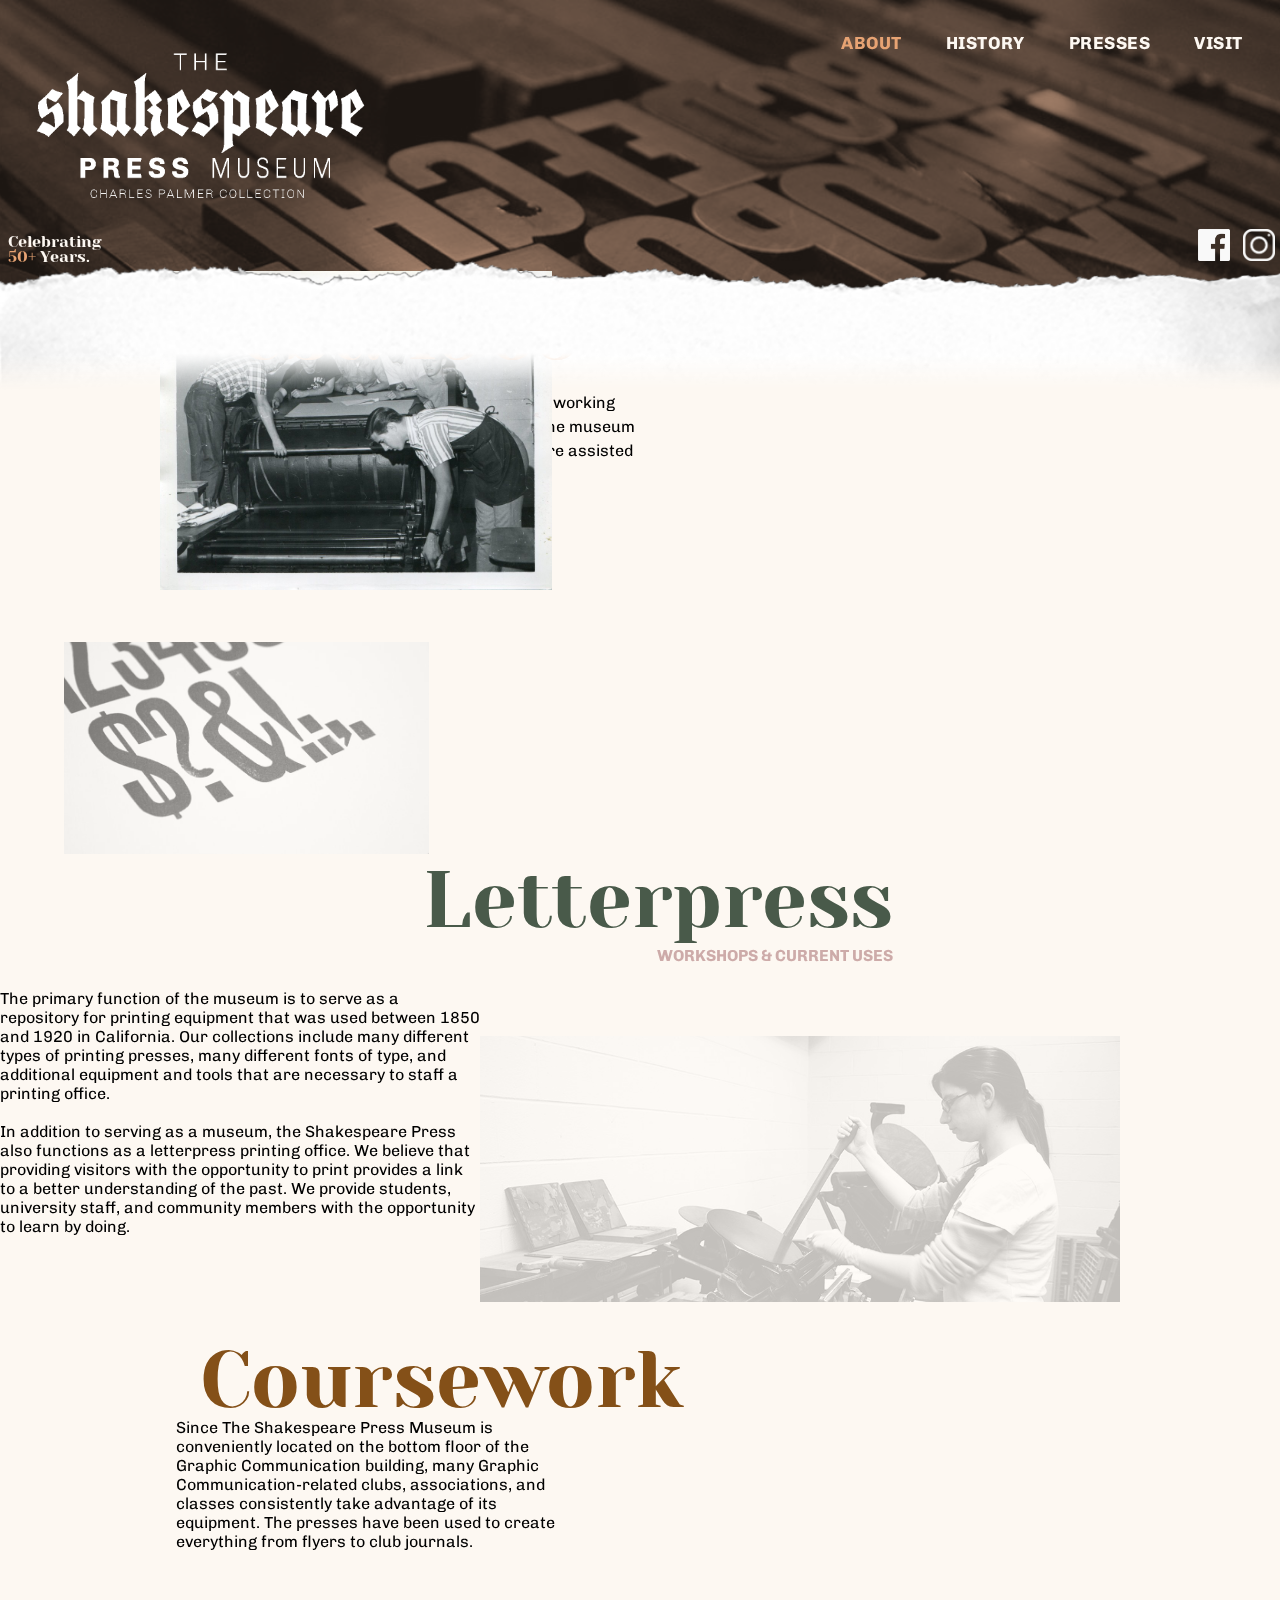
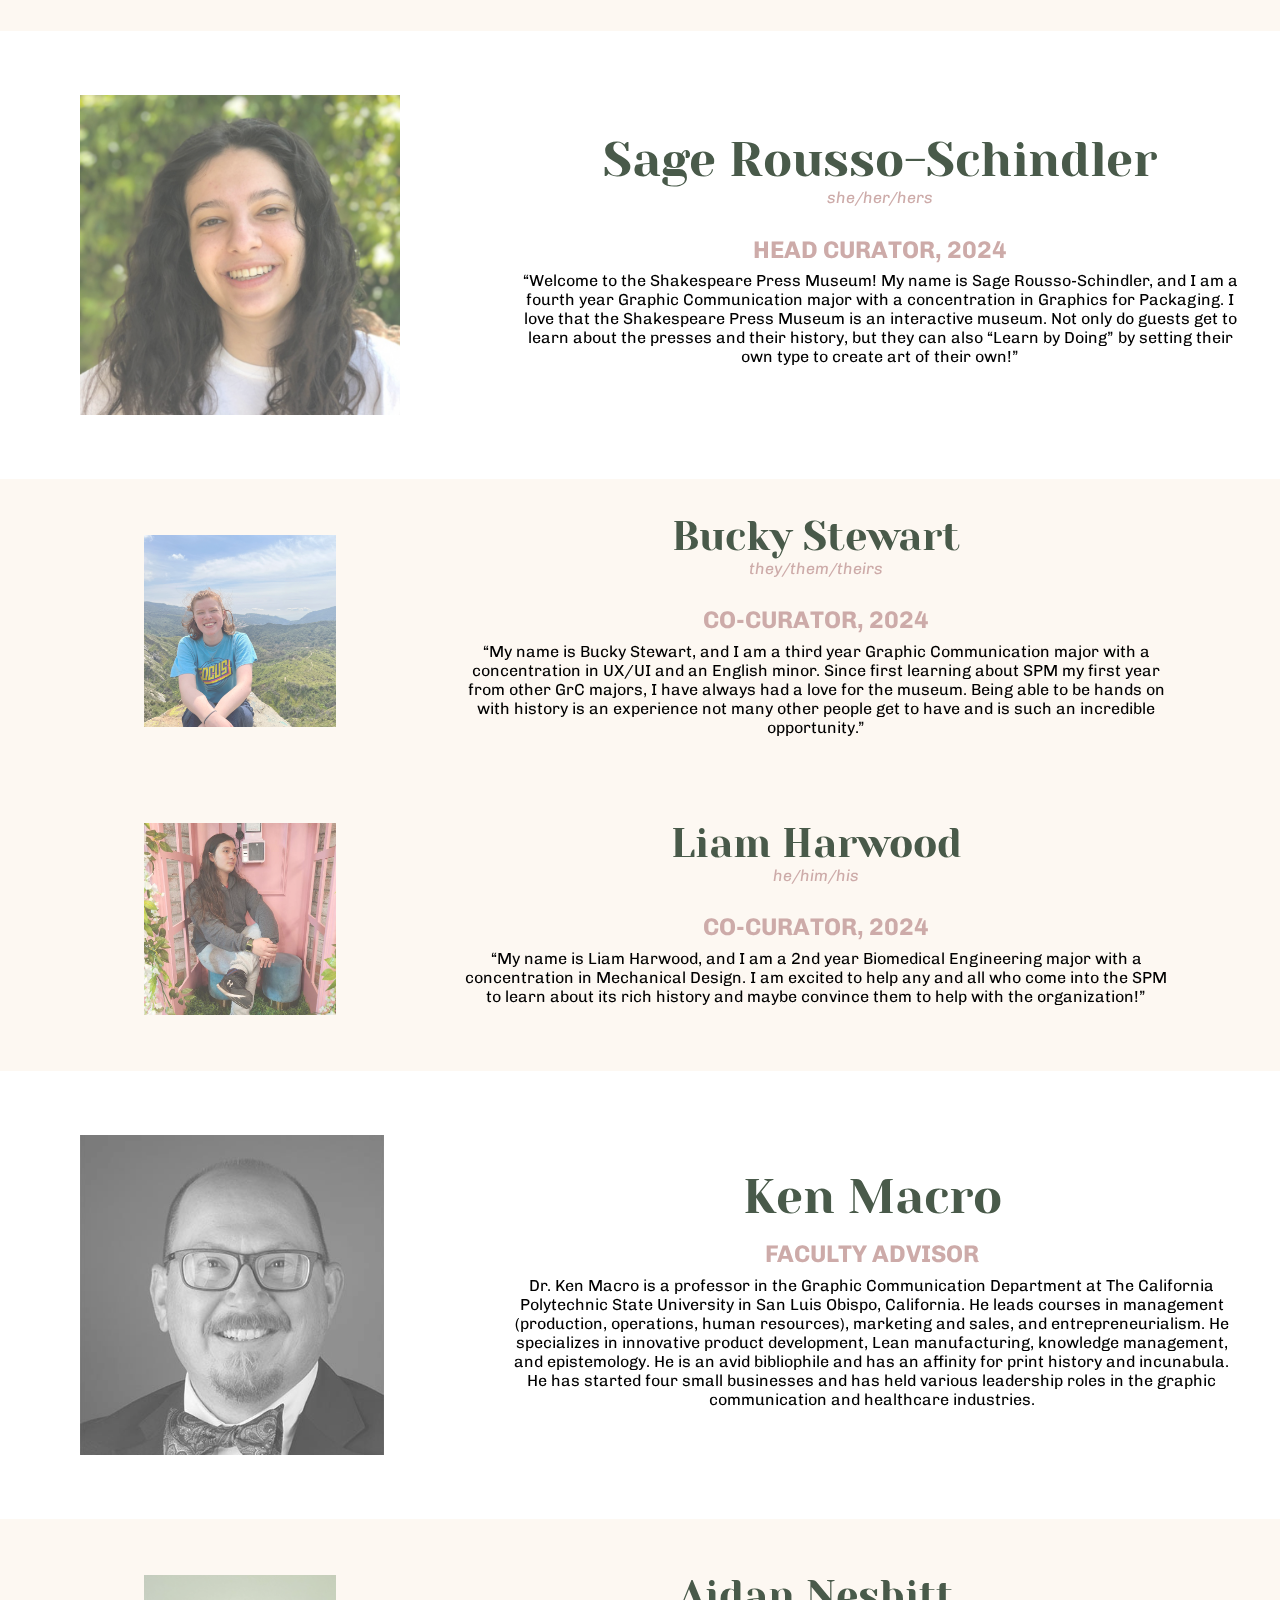
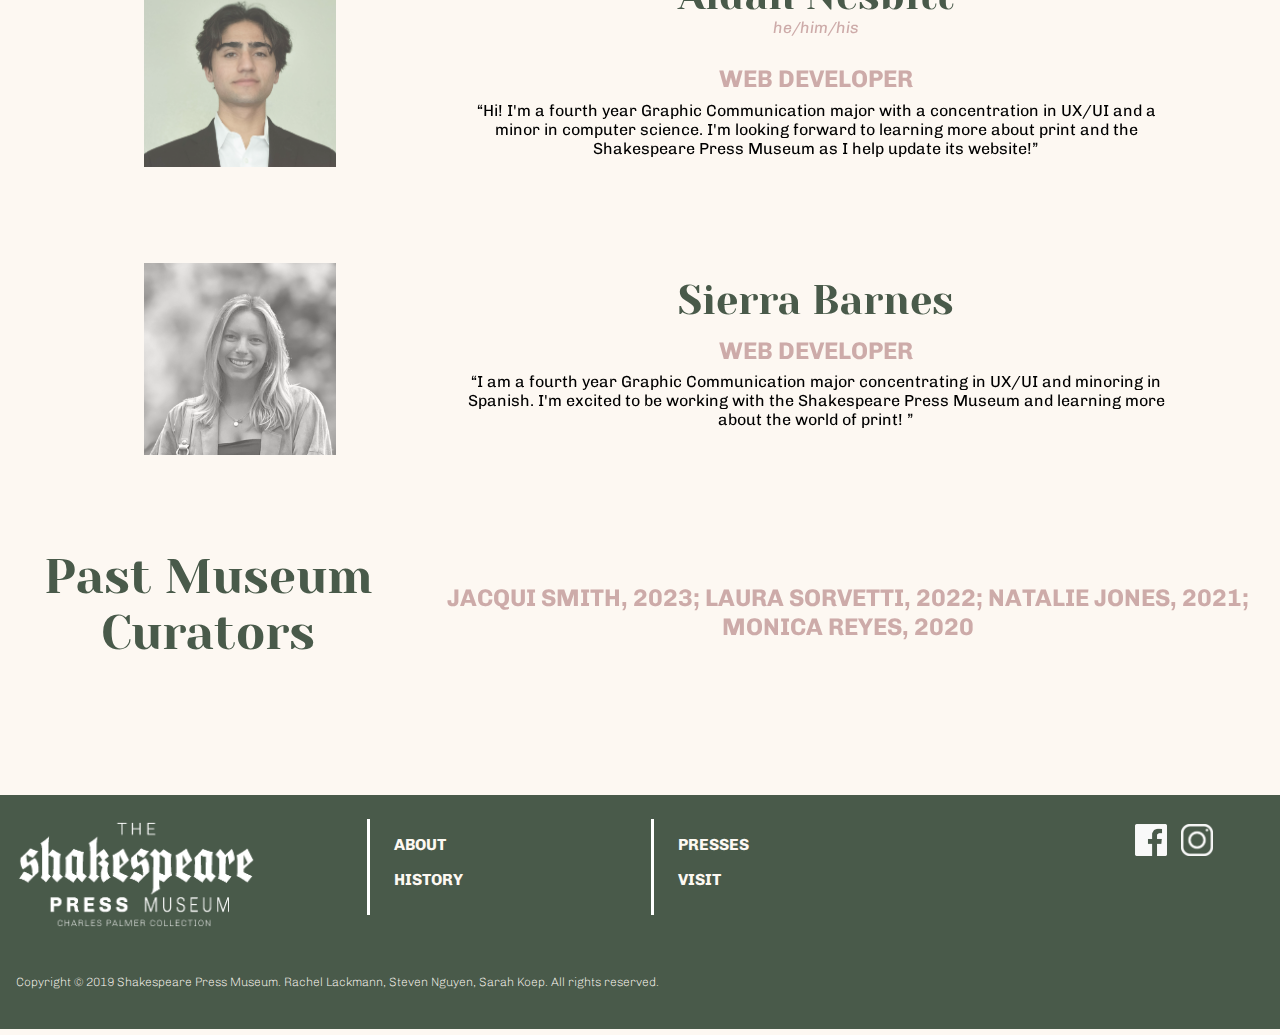
==== spm/about.html @ 0c5e1e23 "style fixes: STYLING NOW WORKING AT WIDTH UP TO ~500PX; adding more media queries" ====
<!DOCTYPE html>
<html>
  <!-- 
        SPM WEBSITE

        GRC 339 - SPRING 2019

        >RACHEL LACKMANN
        >STEVEN NGUYEN
        >SARAH KOEP

        UPDATED WINTER 2024 
        >SIERRA BARNES


                                    -->

  <head>
    <!--Links to CSS-->
    <link rel="stylesheet" href="about.css" />
    <meta name="viewport" content="width=device-width, initial-scale=1" />

    <!--Links to Google Fonts-->
    <link
      href="https://fonts.googleapis.com/css?family=Chivo:300,400,400i,700,900|Yeseva+One&display=swap"
      rel="stylesheet"
    />

    <!--TITLE OF WEBSITE *CHANGE THIS FOR EACH PAGE-->
    <title>Shakespeare Press Museum | About</title>
    <!-- REMEMBER TO HAVE ALT ELEMENTS FOR EVERY IMAGE -->
  </head>

  <body>
    <!--HEADER: COPY & PASTE TO EVERY PAGE-->

    <!-- LINKS TO HOME PAGE -->

    <!-- ADD class="currentpage" To your current page link -->
    <header>
      <a href="index.html"><img class="logo" src="images/logo.png" /></a>
      <nav>
        <ul>
          <li><a href="about.html" class="currentpage">About</a></li>
          <li><a href="history.html">History</a></li>
          <li><a href="presses.html">Presses</a></li>
          <li><a href="visit.html">Visit</a></li>
        </ul>
      </nav>
    </header>

    <!--END HEADER-->

    <!-- CAPTION OF THE PAGE HEADER -->
    <img class="cover" src="images/about.jpg" />
    <div class="celebrating-50-years">
      <p>Celebrating<br /><span class="orange">50+&nbsp;</span>Years.</p>

      <!-- FACEBOOK AND INSTAGRAM ICONS -->
      <div class="socialicons">
        <!--FACEBOOK-->

        <a href="https://www.facebook.com/ShakespearePressMuseum/"
          ><img src="images/facebook.png" alt="Facebook"
        /></a>

        <!--INSTAGRAM-->

        <a href="https://www.instagram.com/shakespearepress/"
          ><img src="images/instagram.png" alt="Instagram"
        /></a>
      </div>
    </div>

    <!-- PAGE RIP ILLUSION ELEMENT - LAYS ON TOP OF MAIN CONTENT -->
    <img class="pagerip" src="images/paperrip-stretched.png" />

    <!-- END OF PAGE RIP ELEMENT --->

    <!-- BEGINNING OF MAIN PAGE CONTENT TO BE CHANGED --->

    <div class="pagecontent">
      <!-- SAMPLE TITLE,SUBTITLE, & BODY TEXT -->

      <!-- HEADING -->
      <!--- EST 1969 SECTION --->
      <div class="est1969">
        <h1>est. 1969</h1>

        <!-- BODY TEXT -->
        <p>
          The Shakespeare Press Museum is a 19th century working letterpress
          museum at Cal Poly, San Luis Obispo. The museum is maintained by
          volunteer student curators who are assisted by a faculty adviser.
        </p>

        <!-- FLOATS IMAGE TO THE RIGHT REMEMBER TO SET ALT TEXT -->
        <img src="images/est1969.jpg" alt="Vintage Press" />
      </div>

      <!--- END OF EST 1969 section --->

      <!--- LETTERPRESS section --->
      <div class="letterpress">
        <img src="images/letterpress.jpg" alt="Letterpress Examples" />
        <div class="letterpressHeaderContainer">
          <h1>Letterpress</h1>
          <h2>WORKSHOPS &amp; CURRENT USES</h2>
        </div>

        <div>
          <p id="letterpressDescription">
            The primary function of the museum is to serve as a repository for
            printing equipment that was used between 1850 and 1920 in
            California. Our collections include many different types of printing
            presses, many different fonts of type, and additional equipment and
            tools that are necessary to staff a printing office. <br /><br />

            In addition to serving as a museum, the Shakespeare Press also
            functions as a letterpress printing office. We believe that
            providing visitors with the opportunity to print provides a link to
            a better understanding of the past. We provide students, university
            staff, and community members with the opportunity to learn by doing.
          </p>
        </div>

        <!--- END of LETTERPRESS Section --->
      </div>

      <!--- Coursework section --->
      <div class="coursework">
        <img class="left" src="images/coursework.jpg" alt="Coursework" />
        <h1>Coursework</h1>

        <p>
          Since The Shakespeare Press Museum is conveniently located on the
          bottom floor of the Graphic Communication building, many Graphic
          Communication-related clubs, associations, and classes consistently
          take advantage of its equipment. The presses have been used to create
          everything from flyers to club journals.
        </p>
      </div>
      <!--- END of Coursework Section --->

      <!--- Curators section --->
      <div class="staff">
        <!--- Curator 1 (Sage Rousso-Schindler) Section --->

        <div class="curator" id="sage-curator">
          <img
            class="sage"
            src="images/SageBioPicture.jpg"
            alt="Sage Rousso-Schindler"
          />

          <div>
            <div class="nameAndPronouns">
              <h1>Sage Rousso-Schindler</h1>
              <p class="pronouns">she/her/hers</p>
            </div>
            <h2>Head Curator, 2024</h2>

            <!-- BODY TEXT -->
            <br />

            <p class="curator-or-developer-description">
              &ldquo;Welcome to the Shakespeare Press Museum! My name is Sage
              Rousso-Schindler, and I am a fourth year Graphic Communication
              major with a concentration in Graphics for Packaging. I love that
              the Shakespeare Press Museum is an interactive museum. Not only do
              guests get to learn about the presses and their history, but they
              can also &ldquo;Learn by Doing&rdquo; by setting their own type to
              create art of their own!&rdquo;
            </p>
          </div>

          <br /><br />
        </div>

        <!--- END of Curator 1 (Sage Rousso-Schindler) Section --->

        <section class="coCuratorBar">
          <ul class="coCuratorGrid">
            <li class="cur1">
              <!--- Curator 2 (Bucky) Section --->
              <div class="curator" id="bucky">
                <img src="images/BuckyBioPicture.jpg" alt="Bucky Stewart" />

                <div>
                  <div class="nameAndPronouns">
                    <h1>Bucky Stewart</h1>
                    <p class="pronouns">they/them/theirs</p>
                  </div>
                  <h2>Co-Curator, 2024</h2>

                  <!-- BODY TEXT -->
                  <br />

                  <p class="curator-or-developer-description">
                    &ldquo;My name is Bucky Stewart, and I am a third year
                    Graphic Communication major with a concentration in UX/UI
                    and an English minor. Since first learning about SPM my
                    first year from other GrC majors, I have always had a love
                    for the museum. Being able to be hands on with history is an
                    experience not many other people get to have and is such an
                    incredible opportunity.&rdquo;
                  </p>
                </div>

                <br /><br />
              </div>

              <!--- END of Curator 2 (Bucky) Section --->
            </li>
            <li class="cur2">
              <!--- Curator 3 (Liam) Section --->

              <div class="curator" id="liam">
                <img src="images/LiamBioPicture.jpg" alt="Liam Harwood" />

                <div>
                  <div class="nameAndPronouns">
                    <h1>Liam Harwood</h1>
                    <p class="pronouns">he/him/his</p>
                  </div>
                  <h2>Co-Curator, 2024</h2>

                  <!-- BODY TEXT -->
                  <br />

                  <p class="curator-or-developer-description">
                    &ldquo;My name is Liam Harwood, and I am a 2nd year
                    Biomedical Engineering major with a concentration in
                    Mechanical Design. I am excited to help any and all who come
                    into the SPM to learn about its rich history and maybe
                    convince them to help with the organization!&rdquo;
                  </p>
                </div>

                <br /><br />
              </div>

              <!--- END of Curator 3 (Liam) Section --->
            </li>
          </ul>
        </section>

        <!--- Curator 4 (Ken) Section --->
        <div class="curator" style="background-color: #fff">
          <img class="ken" src="images/kenmacro.jpg" alt="Ken Macro" />

          <div>
            <h1>Ken Macro</h1>
            <h2>Faculty Advisor</h2>

            <!-- BODY TEXT -->
            <br />

            <p class="curator-or-developer-description">
              Dr. Ken Macro is a professor in the Graphic Communication
              Department at The California Polytechnic State University in San
              Luis Obispo, California. He leads courses in management
              (production, operations, human resources), marketing and sales,
              and entrepreneurialism. He specializes in innovative product
              development, Lean manufacturing, knowledge management, and
              epistemology. He is an avid bibliophile and has an affinity for
              print history and incunabula. He has started four small businesses
              and has held various leadership roles in the graphic communication
              and healthcare industries.
            </p>
          </div>
          <br /><br />
        </div>

        <!-- Side by Side for Web Developers-->
        <section class="developerBar">
          <ul class="webDeveloperGrid">
            <li class="dev1">
              <!--- Web Developer 1 (Aidan) Section --->
              <div class="curator" id="aidan">
                <img src="images/AidanBioPicture.jpg" alt="Aidan Nesbitt" />

                <div>
                  <div class="nameAndPronouns">
                    <h1>Aidan Nesbitt</h1>
                    <p class="pronouns">he/him/his</p>
                  </div>
                  <h2>Web Developer</h2>

                  <!-- BODY TEXT -->

                  <br />

                  <p class="curator-or-developer-description">
                    &ldquo;Hi! I'm a fourth year Graphic Communication major
                    with a concentration in UX/UI and a minor in computer
                    science. I'm looking forward to learning more about print
                    and the Shakespeare Press Museum as I help update its
                    website!&rdquo;
                  </p>
                </div>
                <br /><br />
              </div>
              <!--- END of Web Developer 1 (Aidan) Section --->
            </li>
            <li class="dev2">
              <!--- Web Developer 2 (Sierra) Section --->
              <div class="curator" id="sierra">
                <img src="images/sierrabarnes.jpg" alt="Sierra Barnes" />

                <div>
                  <h1>Sierra Barnes</h1>
                  <h2>Web Developer</h2>

                  <!-- BODY TEXT -->

                  <br />

                  <p class="curator-or-developer-description">
                    &ldquo;I am a fourth year Graphic Communication major
                    concentrating in UX/UI and minoring in Spanish. I'm excited
                    to be working with the Shakespeare Press Museum and learning
                    more about the world of print! &rdquo;
                  </p>
                </div>
                <br /><br />
              </div>
              <!--- END of Web Developer 2 (Sierra) Section --->
            </li>
          </ul>
        </section>
        <br />
        <br />
        <!--- Past Curators Section --->
        <div class="curator pastCurator">
          <h1>Past Museum Curators</h1>
          <h2 class="pastCuratorList">
            Jacqui Smith, 2023; Laura Sorvetti, 2022; Natalie Jones, 2021;
            Monica Reyes, 2020
          </h2>
        </div>

        <!--- END of Curator 4 (Ken) Section --->
      </div>
    </div>

    <!--FOOTER-->
    <footer>
      <!-- LOGO LINKS TO HOME -->
      <a href="index.html"><img class="footerlogo" src="images/logo.png" /></a>
      <!-- END OF FOOTER LOGO -->

      <!-- FOOTER NAV LINKS -->
      <div>
        <ul>
          <li><a href="about.html">About</a></li>
          <li><a href="history.html">History</a></li>
        </ul>
      </div>
      <div class="right-nav">
        <ul>
          <li><a href="presses.html">Presses</a></li>
          <li><a href="visit.html">Visit</a></li>
        </ul>
      </div>
      <!-- END OF FOOTER NAV LINKS -->

      <!-- FOOTER SOCIAl MEDIA ICON LINKS  -->
      <div class="socialicons">
        <!-- FACEBOOK -->
        <a href="https://www.facebook.com/ShakespearePressMuseum/"
          ><img src="images/facebook.png" alt="Facebook"
        /></a>

        <!-- INSTAGRAM -->
        <a href="https://www.instagram.com/shakespearepress/"
          ><img src="images/instagram.png" alt="Instagram"
        /></a>
      </div>
      <!-- END OF FOOTER SOCIAL MEDIA -->

      <!-- COPYRIGHT TEXT - INClUDES OUR NAMES -->
      <p>
        Copyright &copy; 2019 Shakespeare Press Museum. Rachel Lackmann, Steven
        Nguyen, Sarah Koep. All rights reserved.
      </p>
    </footer>
    <!-- END OF COPYRIGHT TEXT -->
  </body>
</html>
---- spm/about.css ----
/* CSS BASE CODE < CHANGE THIS TO TITLE OF PAGE */

/* ------------------------------------ */

/* STYLES LOGO */
.logo {
  width: 25em;
  padding: 2em;
  float: left;
  transition: 0.5s ease-in-out;
}

/* FADES LOGO ON HOVER */
.logo:hover {
  opacity: 0.8;
  transition: 0.5s ease-in-out;
}

/* BODY - APPLYS ALL */
body {
  font-family: "Chivo", sans-serif;
  font-weight: 400;
  margin: 0;
  padding: 0;
  overflow-x: hidden; /* Prevent horizontal overflow */
}

html {
  overflow-x: hidden; /* Prevent horizontal overflow */
}

* {
  box-sizing: border-box; /* Ensure padding and borders are included in the total width and height */
}

/* HEADER CAPTION */
.celebrating-50-years p {
  margin: 4.8em 0 0.5em 0;
  font-family: "Yeseva One", serif;
  color: #fdf8f2;
  font-weight: 100;
  padding: 0 0.5em;
  line-height: 95%;
}

/* FIRST HEADING LEVEL */
h1 {
  font-family: "Yeseva One", serif;
  font-size: 3em;
  color: #495a4a;
  font-weight: 100;
  padding: 0.5em 1em 0 1em;
  position: relative;
  z-index: 1;
}

/* SUBHEADING LEVEL */
h2 {
  color: #495a4a;
  text-transform: uppercase;
  font-size: 1.5em;
  padding: 0.5em 1em 0 1em;
}

/* BODY TEXT PARAGRAPH */
p {
  padding: 0.5em 0em;
  font-size: 1em;
  width: 30em;
}

/* COVER IMAGE */
.cover {
  position: fixed;
  top: 0;
  right: 0;
  bottom: 0;
  left: 0;
  overflow: hidden;
  width: 100%;
  height: 100vh;
  z-index: -2;
  filter: grayscale(100%) contrast(70%) brightness(50%) sepia(100%)
    hue-rotate(340deg) saturate(120%);
  object-fit: cover; /* Ensures the image covers the entire element */
}

/* MAKES FONT WEIGHT LIGHTER - SPAN ELEMENT */
.light {
  font-weight: 100;
}

/* MAKES FONT ORANGE - SPAN ELEMENT */
.orange {
  color: #e7a373;
}

/* STYLES NAV ELEMENTS */
header {
  margin: 0;
  width: 100%;
  height: 5.1em;
  position: relative;
  top: 0;
  left: 0;
  z-index: 1;
}

/* NAV LINKS */
a {
  text-decoration: none;
}

nav a {
  color: #fdf8f2;
  padding: 2em 1.2em 0.7em 1.3em;
  font-weight: 700;
  font-size: 1.1em;
  letter-spacing: 0.03em;
  transition: 0.5s ease-in-out;
}

nav a:hover {
  background: #cdaba9;
  color: #fdf8f2;
  transition: 0.5s ease-in-out;
}

/* NAV LINKS - FLEX BOX */
nav ul {
  display: flex;
  justify-content: flex-end;
  text-transform: uppercase;
  padding: 1em;
}

a.currentpage {
  color: #e7a373;
}

nav ul li {
  list-style-type: none;
  flex-direction: row;
}

/* PAGE RIP ELEMENT - SIZE AND ALIGNMENT */
img.pagerip {
  width: 100%; /* Ensure it doesn't exceed 100% width */
  z-index: 100;
  position: absolute;
  margin-top: -1%;
  margin-left: 0;
}

/* SOCIAL ICONS */
.socialicons {
  z-index: 100;
  position: relative;
  float: right;
  margin-top: -3em;
}

.socialicons img {
  width: 2em;
  margin: 0.3em;
  transition: 0.5s;
}

.socialicons img:hover {
  filter: brightness(65%) sepia(100%) hue-rotate(-20deg) saturate(140%);
  transition: 0.5s;
}

/* MAIN PAGE CONTENT DIV */
.pagecontent {
  padding-top: 1.5em;
  position: relative;
  width: 100vw;
  margin-top: 4em;
  background-color: #fdf8f2;
  z-index: 0;
  margin-left: 0;
  padding-bottom: 20em;
}

/*IMAGE FLOAT LEFT*/
img.left {
  float: left;
  width: 100%; /* Ensure it scales */
  margin: 0 0 0 2em;
  opacity: 0.7;
}

/*IMAGE FLOAT RIGHT*/
img.right {
  float: right;
  width: 100%; /* Ensure it scales */
  margin: -20em 10em 0 0;
  opacity: 0.7;
}

/* FOOTER */
footer {
  position: absolute;
  margin: 0;
  margin-top: -15em;
  left: 0;
  right: 0;
  width: 100%;
  background-color: #495a4a;
  padding: 1.5em 0.35em 1em 1em;
}

/* FOOTER LOGO */
.footerlogo {
  margin-right: 3em;
  width: 15em;
  float: left;
}

footer a {
  text-decoration: none;
  color: #fdf8f2;
}

footer a:hover {
  background: none;
  color: #e7a373;
  transition: 1s;
}

footer ul li {
  margin-left: -1em;
  padding-bottom: 1em;
  list-style-type: none;
  text-transform: uppercase;
  font-weight: 700;
  color: #fdf8f2;
}

/* APPLIES LEFT BORDER */
footer div {
  margin-left: 5%;
  width: 20%;
  border-left: 3px solid white;
  float: left;
  height: 6em;
}

/* FOOTER SOCIAL ICONS */
footer .socialicons {
  margin: 0 3em 0 0;
  width: 6em;
  height: 3em;
  border: none;
}

footer p {
  display: block;
  font-size: 0.75em;
  font-weight: 100;
  color: #fdf8f2;
  padding: 12em 0 1em 0;
  text-align: left;
  width: 80em;
}

/* --------- Custom About Page Code (not part of base code) --------- */

/* ---- EST 1969 section ----- */
.est1969 {
  margin: -10em 0 -2em 10em;
}

.est1969 h1 {
  font-size: 5em;
  color: #e7a373;
}

.est1969 p {
  margin-top: -3em;
  line-height: 150%;
}

.est1969 img {
  margin: -15em 6em 0 0;
  width: 35%;
}

/* Footer Nav Links */
.right-nav {
  margin-left: 2em;
}

/* ---- LETTERPRESS Section ----- */
.letterpress {
  margin-top: 5em;
  display: flex;
  flex-direction: column;
  justify-content: right;
  width: 95%;
}

.letterpress h1 {
  margin: 0 1em 0 0;
  padding: 0;
  font-size: 5em;
  text-align: right;
}

.letterpress img {
  opacity: 0.5;
  width: 30%;
  height: 30%;
  z-index: -1;
  margin-left: 4em;
}

.letterpress h2 {
  font-size: 1em;
  color: #cdaba9;
  text-align: right;
  margin: 0 5em 0 0;
  padding: 0;
}

.letterpressHeaderContainer {
  display: flex;
  flex-direction: column;
  width: 80%;
  justify-content: right;
}

/* ---- Coursework Section ----- */
.coursework {
  margin: -10em 0 0 0;
}

.coursework h1 {
  margin: 0 0 0 1.5em;
  font-size: 5em;
  color: #845018;
}

.coursework p {
  margin: -1em 0 0 11em;
  width: 30%;
}

.coursework img {
  margin: -4em 1em 2em 30em;
  opacity: 0.4;
  width: 50%;
  z-index: -1;
}

/* ---- Curators Section ----- */
.staff {
  display: flex;
  flex-direction: column;
  margin: 0 auto;
  margin-top: 4em;
  align-items: center; /* Center align items */
}

.curator {
  display: flex;
  width: 100vw;
  align-items: center;
  justify-content: center;
  margin: 0.5em auto; /* Center the curator section */
  padding: 2em 0;
}

.curator img {
  width: 20em;
  height: 20em;
  object-fit: cover;
  object-position: center;
  margin: 2em 5em;
  align-self: center;
  opacity: 0.7;
}

#sage-curator {
  background: #fff;
}

.curator h1,
.curator h2,
.curator p {
  padding: 0;
  margin: 0;
  text-align: center; /* Center text inside the curator div */
}

.curator h1 {
  margin-bottom: 0.3em;
}

.curator h2 {
  color: #cdaba9;
}

.pastCuratorList {
  width: 90%;
}

.curator p {
  width: 90%;
  position: relative;
  margin: auto;
  top: -0.7em;
}

/* PRONOUNS STYLING */
.pronouns {
  font-size: 1em;
  font-style: italic;
  color: #cdaba9;
  margin-bottom: 1em;
}

.nameAndPronouns h1 {
  margin: 0;
  padding: 0;
  margin-bottom: 0.25em;
}

.nameAndPronouns {
  margin-bottom: 1em;
}

/* About Page, Side By Side Bio Stylings */

/* Co-Curator Bar Styles */
.developerBar,
.coCuratorBar {
  width: 100%;
  display: flex;
  justify-content: center;
}

.webDeveloperGrid,
.coCuratorGrid {
  display: flex;
  flex-wrap: wrap; /* Allow wrapping for smaller screens */
  justify-content: center;
  padding: 0;
  margin: 0;
  list-style: none;
}

.webDeveloperGrid li,
.coCuratorGrid li {
  width: 100%; /* Ensure full width for each list item */
  display: flex;
  justify-content: center;
  align-items: center;
  margin: 1em 0;
}

#aidan img,
#sierra img,
#bucky img,
#liam img {
  width: 15em;
  height: 15em;
}

#aidan,
#sierra,
#bucky,
#liam {
  margin: 0;
  padding: 0;
}

.dev2,
.cur2 {
  margin-left: 2em;
}

#aidan h1,
#sierra h1,
#bucky h1,
#liam h1 {
  font-size: 2.5em;
}

.pastCurator {
  padding-top: 0;
}

@media only screen and (max-width: 1500px) {
  #aidan img,
  #sierra img,
  #liam img,
  #bucky img {
    width: 12em;
    height: 12em;
  }

  dd {
    font-size: 4em;
  }

  .webDeveloperGrid,
  .coCuratorGrid {
    display: flex;
    flex-direction: column;
    justify-content: center;
    align-items: center;
    margin: auto;
    width: 90%;
  }

  .dev2,
  .cur2 {
    margin-left: 0;
    margin-top: 0.25em;
  }
}

/**MEDIA QUERIES**/
@media only screen and (max-width: 900px) {
  /* ----- General Responsive Styles ----- */
  header {
    height: 10em;
    display: flex;
    flex-direction: column-reverse;
  }

  .logo {
    float: none;
    display: block;
    margin: auto;
    margin-bottom: -4em;
    padding: 2em 0 0 0;
  }

  nav ul {
    padding: 0;
    margin: 0;
  }

  nav ul li {
    text-align: center;
    margin: 0 auto;
    align-content: center;
  }

  nav a {
    transition: 0.5s ease-in-out;
  }

  nav a:hover {
    background: none;
    color: #e7a373;
  }

  dd {
    margin: 2em 0 0 0;
  }

  .cover {
    position: absolute; /* Change to absolute to prevent fixed positioning issues */
    height: 100vh; /* Use viewport height */
  }

  img.pagerip {
    margin-top: 3em;
    width: 100%; /* Ensure it doesn't exceed 100% width */
  }

  img.right,
  img.left {
    display: block;
    float: none;
    clear: both;
    margin: auto;
    max-width: 100%; /* Ensure it doesn't exceed 100% width */
  }

  p {
    clear: both;
    width: 80%;
    margin: auto;
  }

  .footerlogo {
    width: 40%;
    margin: auto;
  }

  footer div {
    width: 20%;
    margin: 0 0 0 1em;
    height: auto;
  }

  footer .socialicons {
    clear: both;
    float: none;
    width: 5.5em;
    margin: auto;
    padding-top: 1em;
  }

  footer p {
    width: 90%;
    padding-top: 1em;
  }

  .socialicons {
    margin-top: 0;
  }

  .est1969 {
    margin: auto;
  }

  .est1969 h1 {
    font-size: 5em;
    color: #e7a373;
    margin-top: -2em;
  }

  .est1969 p {
    margin-top: -3em;
    line-height: 150%;
  }

  .est1969 img {
    width: 100%;
    display: block;
    float: none;
    clear: both;
    margin: auto;
  }

  .coursework {
    margin: 0;
    padding: 0;
  }

  .coursework h1 {
    font-size: 4em;
    margin: 0;
    padding: 0;
    display: flex;
    justify-content: center;
  }

  .coursework p {
    display: block;
    clear: both;
    float: none;
    margin: auto;
    width: 90vw;
  }

  .affiliates {
    margin: -3.5em 0 0 0;
    float: none;
    clear: both;
  }

  .curator {
    flex-direction: column;
    align-items: center; /* Ensure items are centered */
  }

  .curator img {
    margin: 1em 0;
  }

  .curator h1,
  .curator h2,
  .curator p {
    text-align: center;
  }

  footer {
    width: 99vw;
  }

  /* ----- Letterpress Section Responsive Styles ----- */
  .letterpress {
    margin-top: -5em;
  }

  .letterpress img {
    width: 100%;
    padding: 1em;
    margin: auto;
  }

  .letterpressHeaderContainer {
    padding: 0em;
  }

  .letterpressHeaderContainer h1,
  .letterpressHeaderContainer h2 {
    margin: 0;
  }

  #letterpressDescription {
    display: block;
    clear: both;
    float: none;
    margin: auto;
    width: 90%;
  }

  .letterpress h1 {
    display: flex;
    margin: auto;
    justify-content: center;
  }

  .letterpress h2 {
    display: flex;
    justify-content: center;
  }
}

@media only screen and (max-width: 500px) {
  img.left {
    max-width: 100%; /* Ensure it scales properly */
    height: auto; /* Adjust height automatically */
  }

  nav a {
    padding: 0;
  }

  .logo {
    width: 15em;
    margin-bottom: -1em;
  }

  .celebrating-50-years p {
    font-size: 2.8em;
    margin-top: 1em;
    padding: 0em 0.5em;
  }

  .celebrating-50-years {
    display: flex;
    flex-direction: column;
  }

  .socialicons {
    margin-left: 1em;
  }

  .letterpress h1,
  .coursework h1 {
    font-size: 3em;
  }

  .est1969 h1 {
    margin-top: -0.5em;
  }

  .est1969 img {
    width: 90%;
  }

  .curator-or-developer-description {
    width: 100%;
  }

  .coursework {
    display: flex;
    flex-direction: column;
    margin-top: 4em;
  }

  .coursework img {
    width: 90%;
  }

  .coursework h1 {
    margin: 0;
    padding: 0;
  }

  .letterpress {
    display: flex;
    margin: 3em 0em 2em 0.5em;
  }

  .letterpress img,
  .coursework img {
    margin-bottom: 0.5em;
  }
}
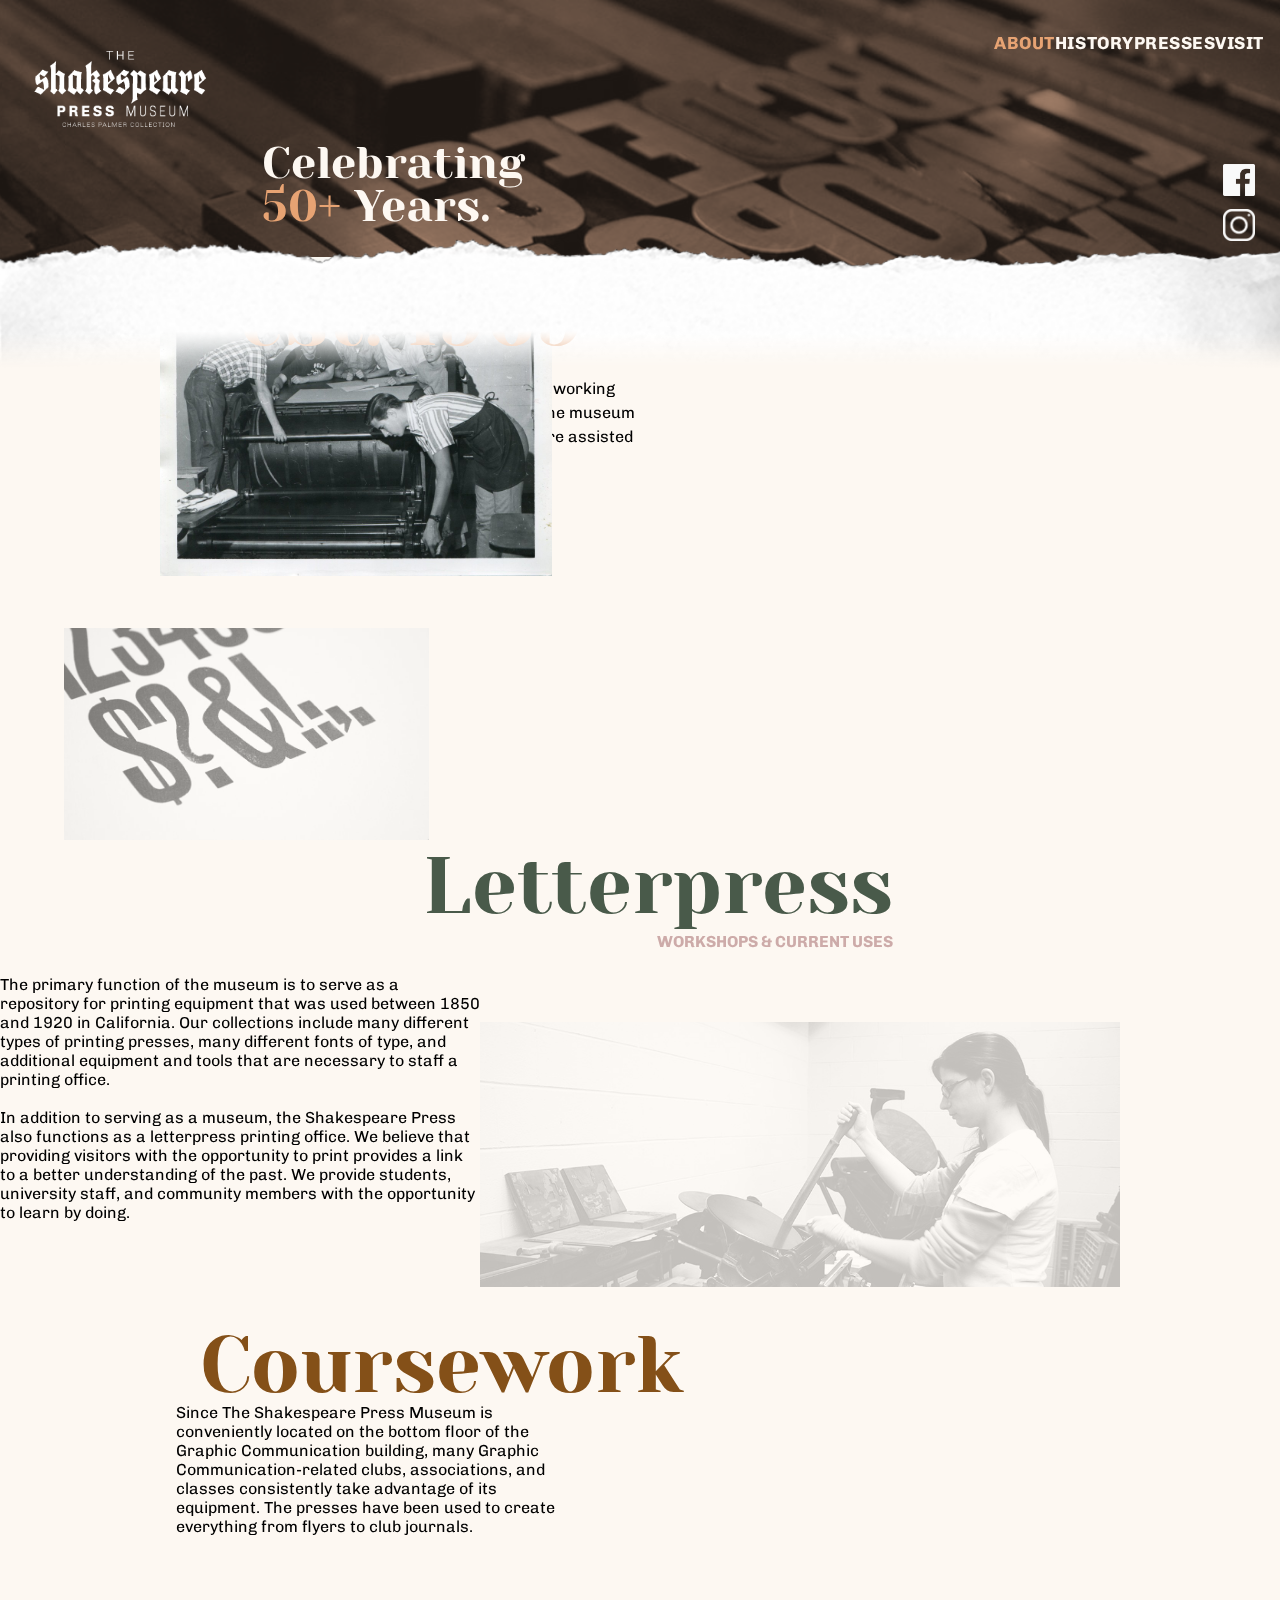
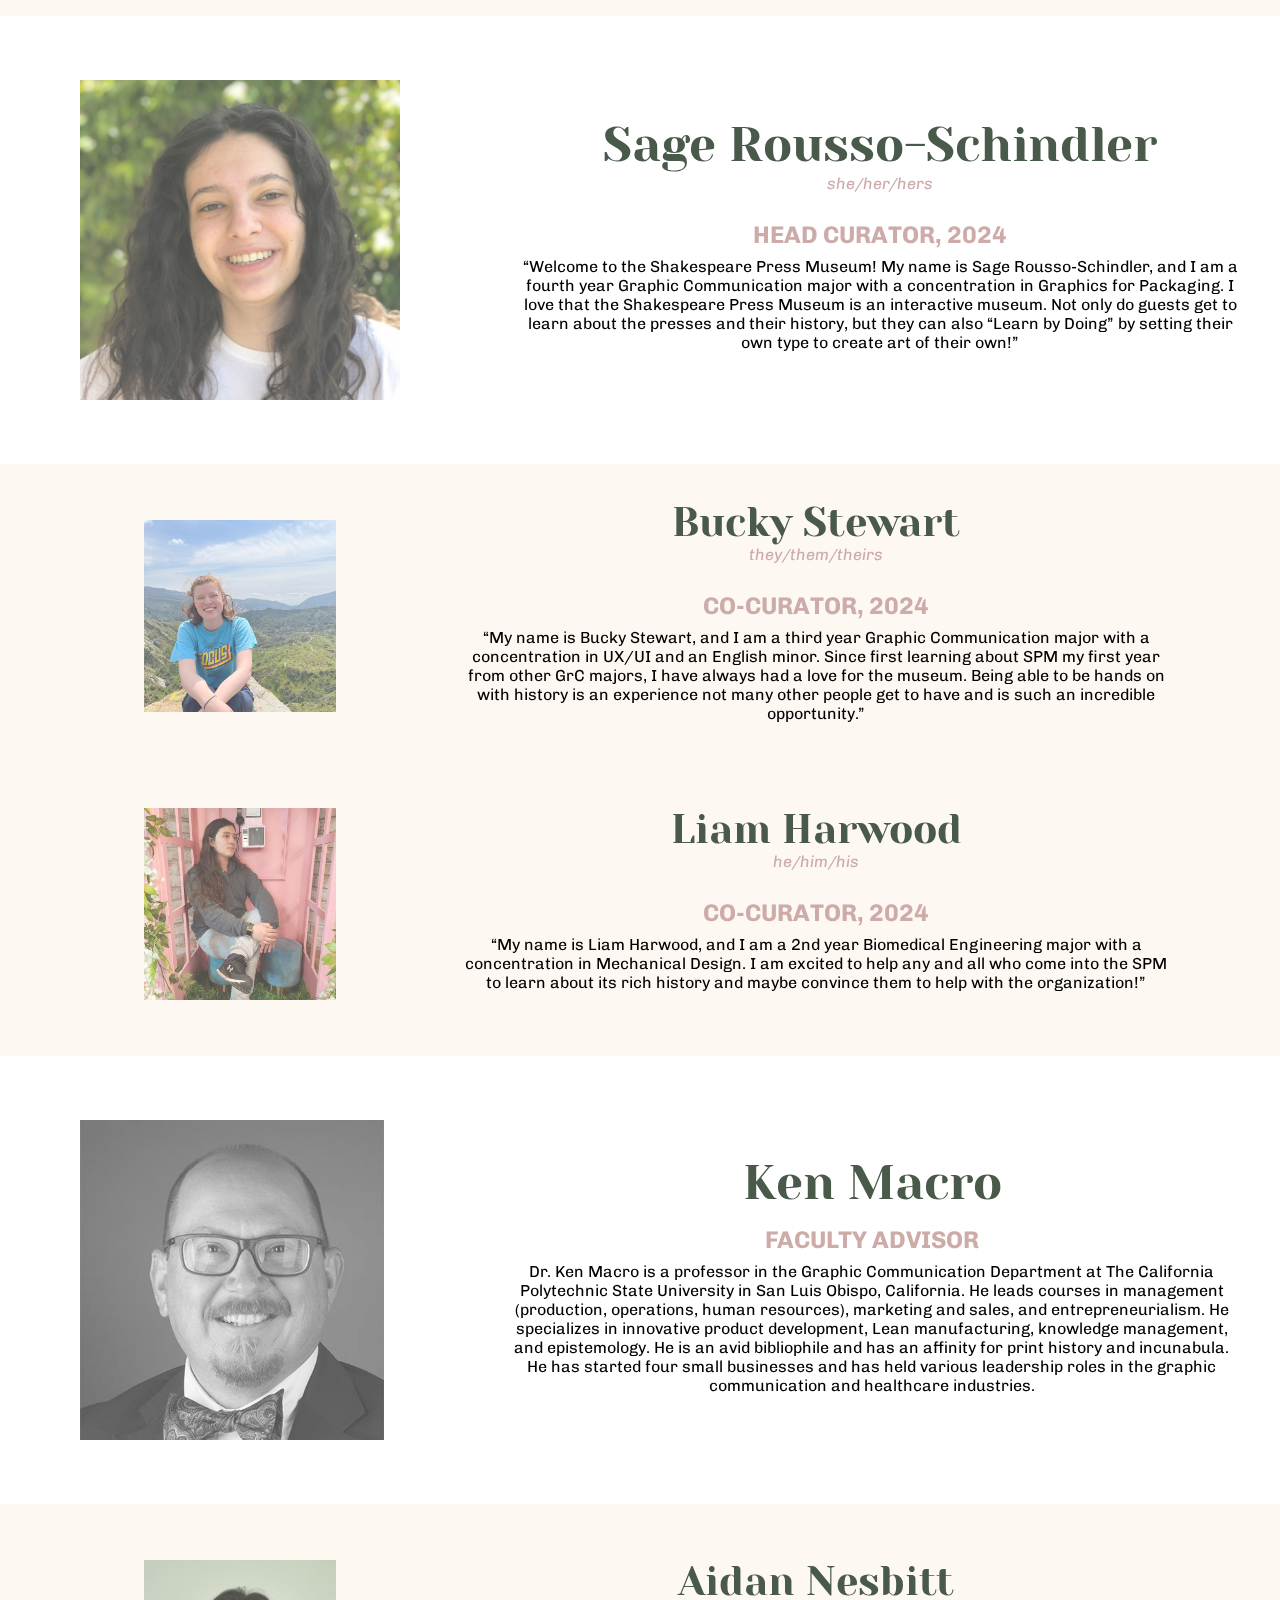
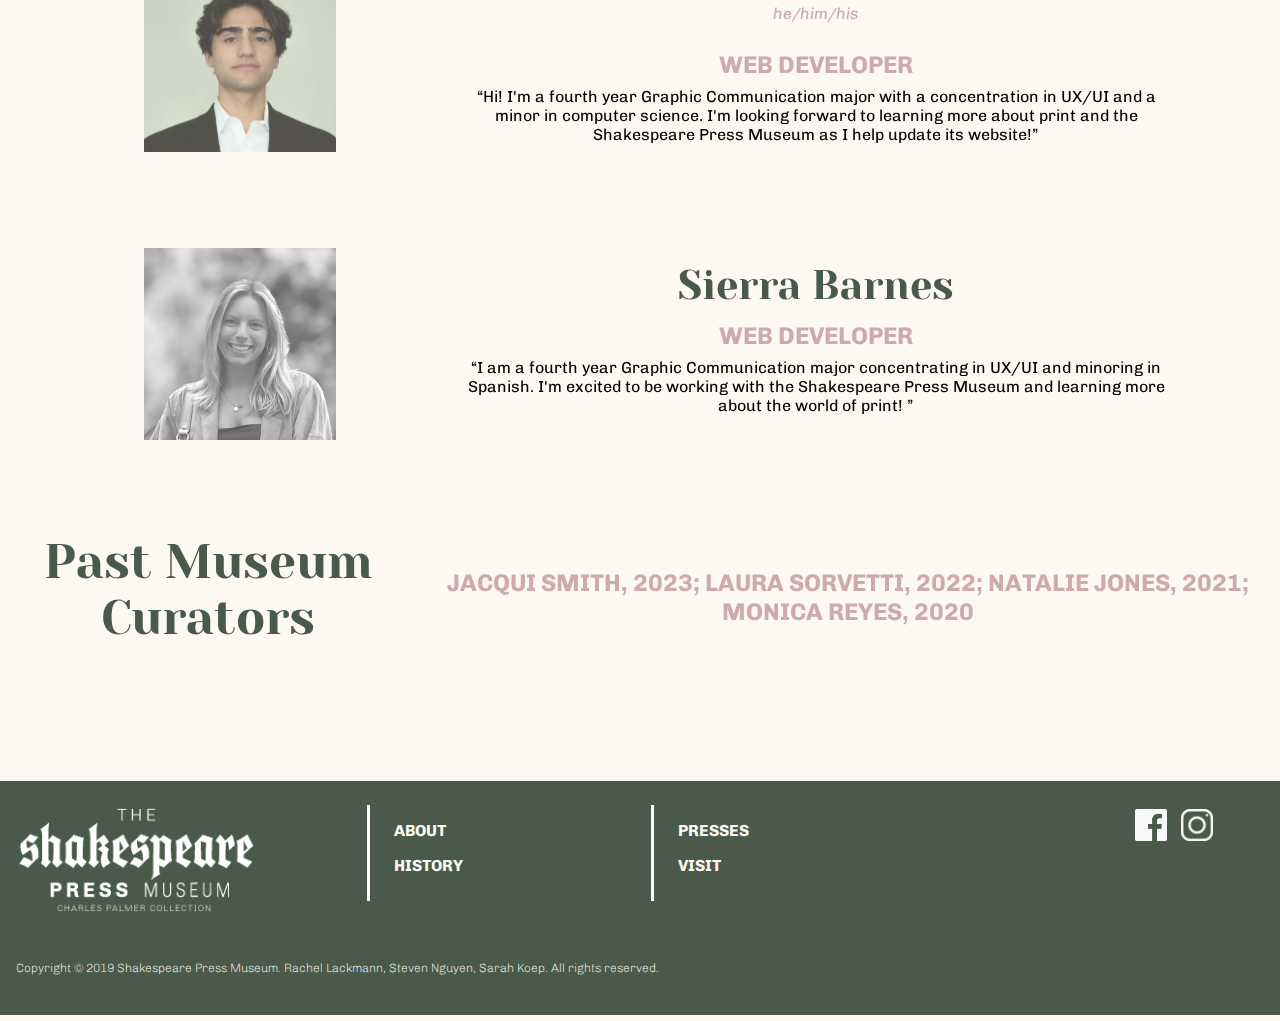
==== commit 1a3bacef: "reworking entire about page; starting fresh with newAbout.html, newCSS.html; at this point styling f" ====
--- a/spm/about.html
+++ b/spm/about.html
@@ -366,7 +366,7 @@
       <!-- END OF FOOTER NAV LINKS -->
 
       <!-- FOOTER SOCIAl MEDIA ICON LINKS  -->
-      <div class="socialicons">
+      <div class="socialicons bottom">
         <!-- FACEBOOK -->
         <a href="https://www.facebook.com/ShakespearePressMuseum/"
           ><img src="images/facebook.png" alt="Facebook"
--- a/spm/about.css
+++ b/spm/about.css
@@ -492,6 +492,37 @@
   padding-top: 0;
 }
 
+/* TODO : moved from media query */
+img.left {
+  max-width: 100%; /* Ensure it scales properly */
+  height: auto; /* Adjust height automatically */
+}
+
+nav a {
+  padding: 0;
+}
+
+.logo {
+  width: 15em;
+  margin-bottom: -1em;
+}
+
+.celebrating-50-years p {
+  font-size: 2.8em;
+  margin-top: 1em;
+  padding: 0em 0.5em;
+}
+
+.celebrating-50-years {
+  display: flex;
+  flex-direction: row;
+  align-items: end;
+}
+
+.socialicons {
+  margin-left: 1em;
+}
+
 @media only screen and (max-width: 1500px) {
   #aidan img,
   #sierra img,
@@ -725,7 +756,7 @@
   }
 }
 
-@media only screen and (max-width: 500px) {
+@media only screen and (max-width: 800px) {
   img.left {
     max-width: 100%; /* Ensure it scales properly */
     height: auto; /* Adjust height automatically */
@@ -744,15 +775,24 @@
     font-size: 2.8em;
     margin-top: 1em;
     padding: 0em 0.5em;
+    margin-right: 1.5em;
   }
 
   .celebrating-50-years {
     display: flex;
     flex-direction: column;
+    margin: 0;
+    padding: 0;
   }
 
   .socialicons {
     margin-left: 1em;
+    padding-right: 1em;
+  }
+
+  .bottom {
+    display: flex;
+    flex-direction: row;
   }
 
   .letterpress h1,
@@ -797,3 +837,29 @@
     margin-bottom: 0.5em;
   }
 }
+
+/* Social Media icons now to the right of header */
+@media only screen and (min-width: 600px) and (max-width: 800px) {
+  .celebrating-50-years {
+    display: flex;
+    flex-direction: row;
+    align-items: end;
+  }
+
+  .est1969 {
+    margin-top: 1em;
+  }
+
+  .letterpress img {
+    width: 90%;
+    margin: 0;
+  }
+
+  .celebrating-50-years {
+    margin-top: 1.5em;
+  }
+
+  img.pagerip {
+    margin-top: 1em;
+  }
+}
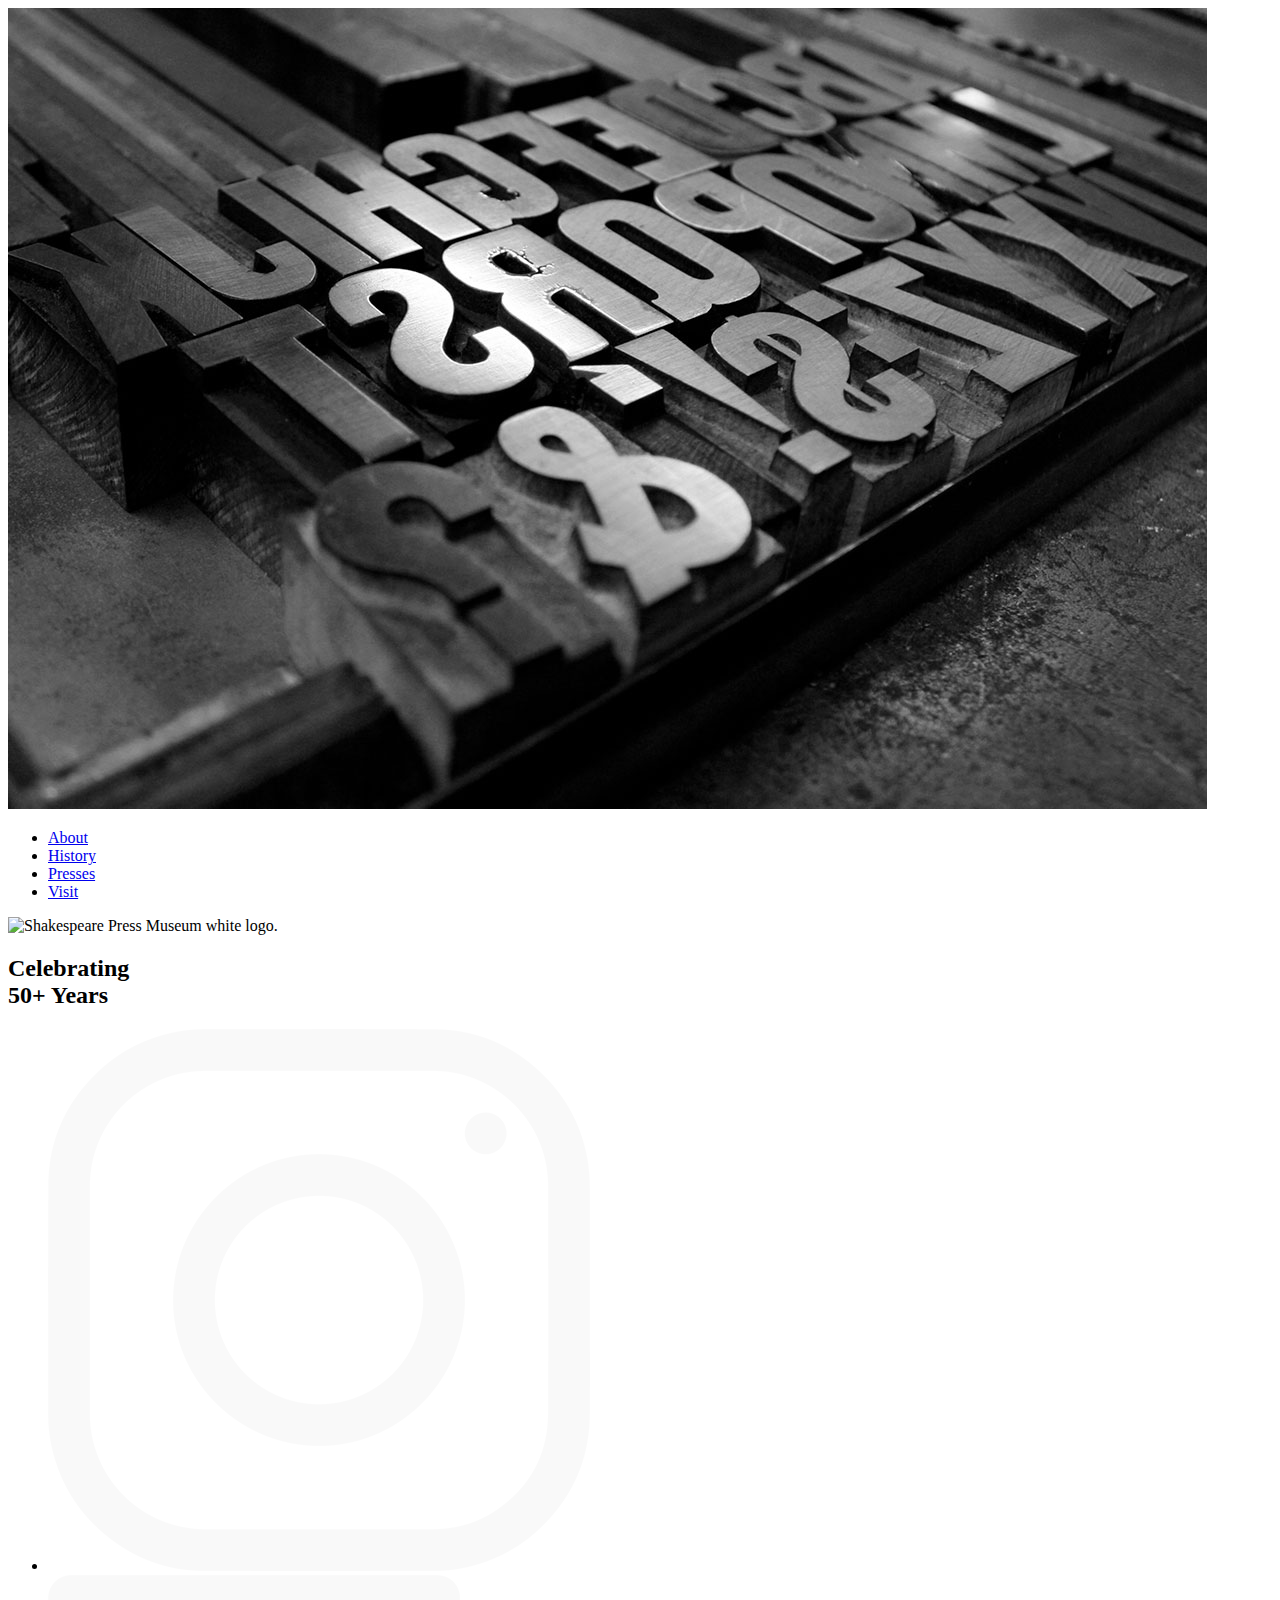
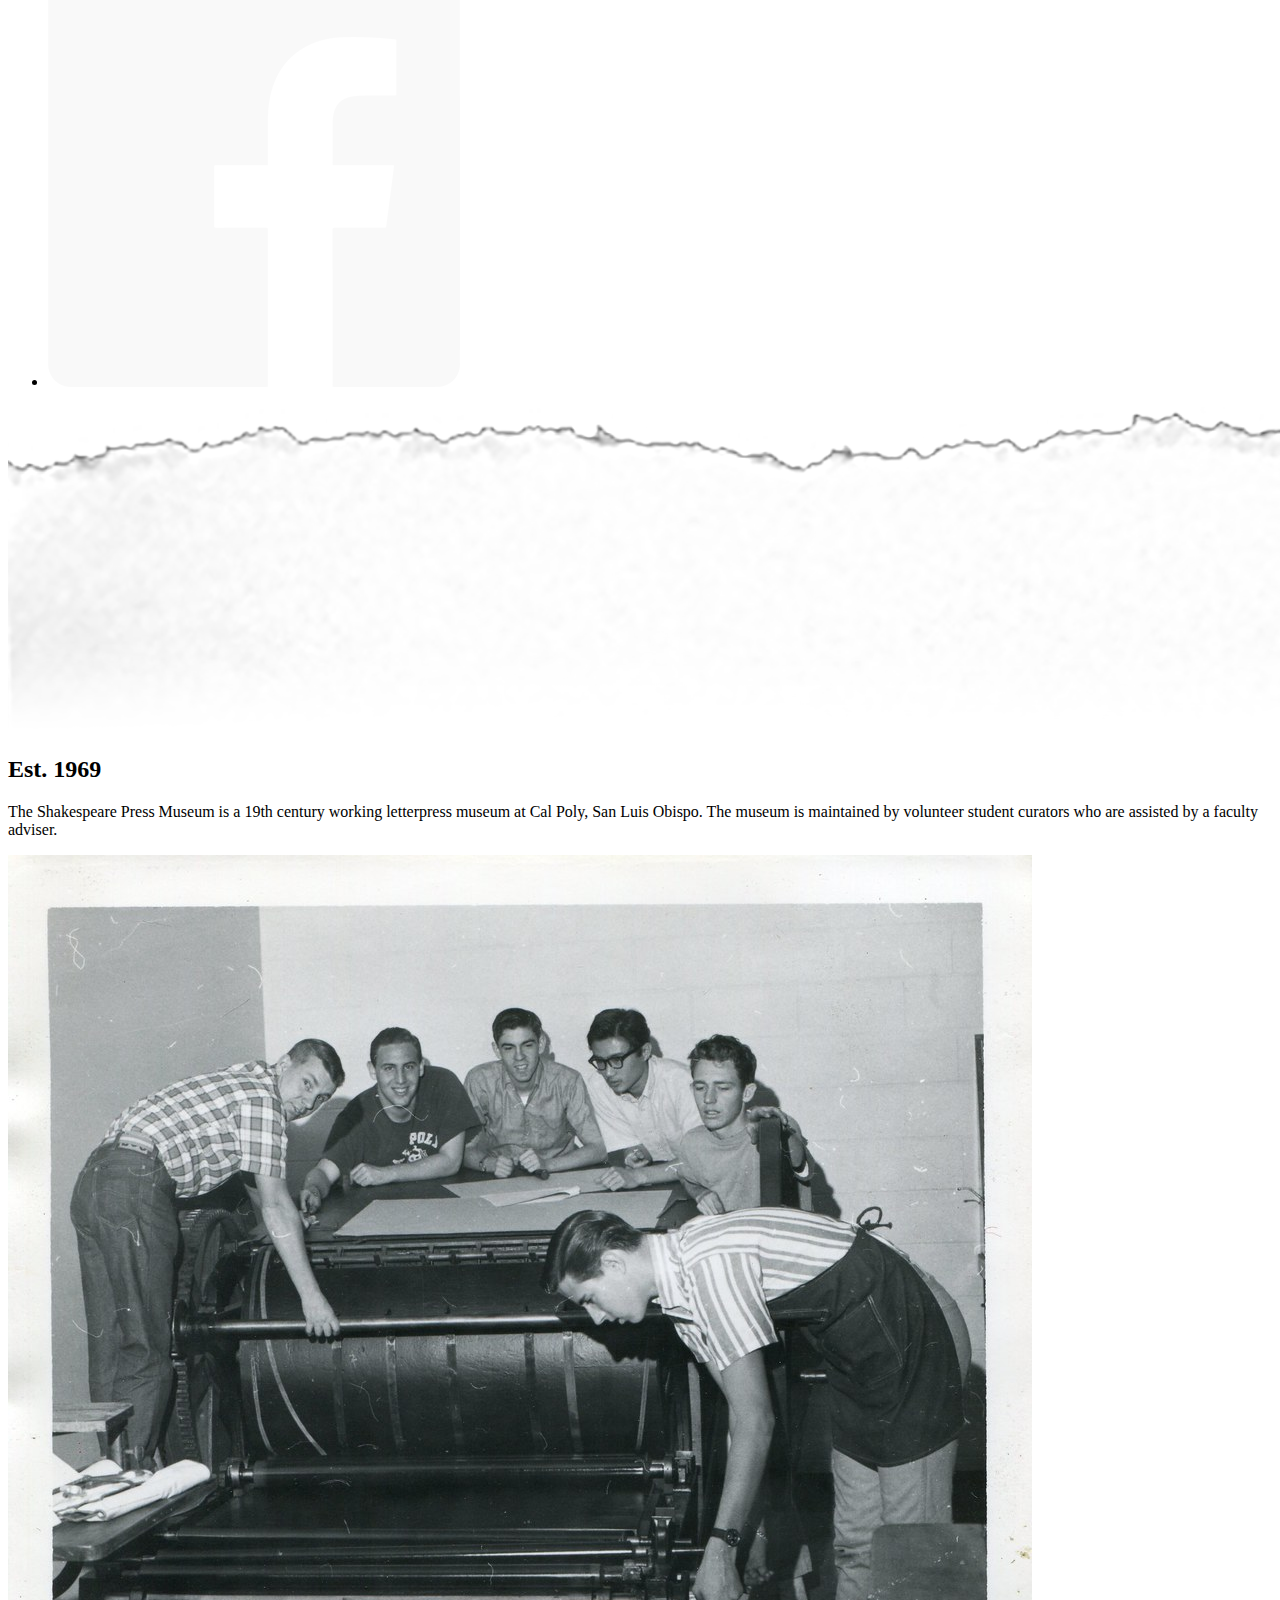
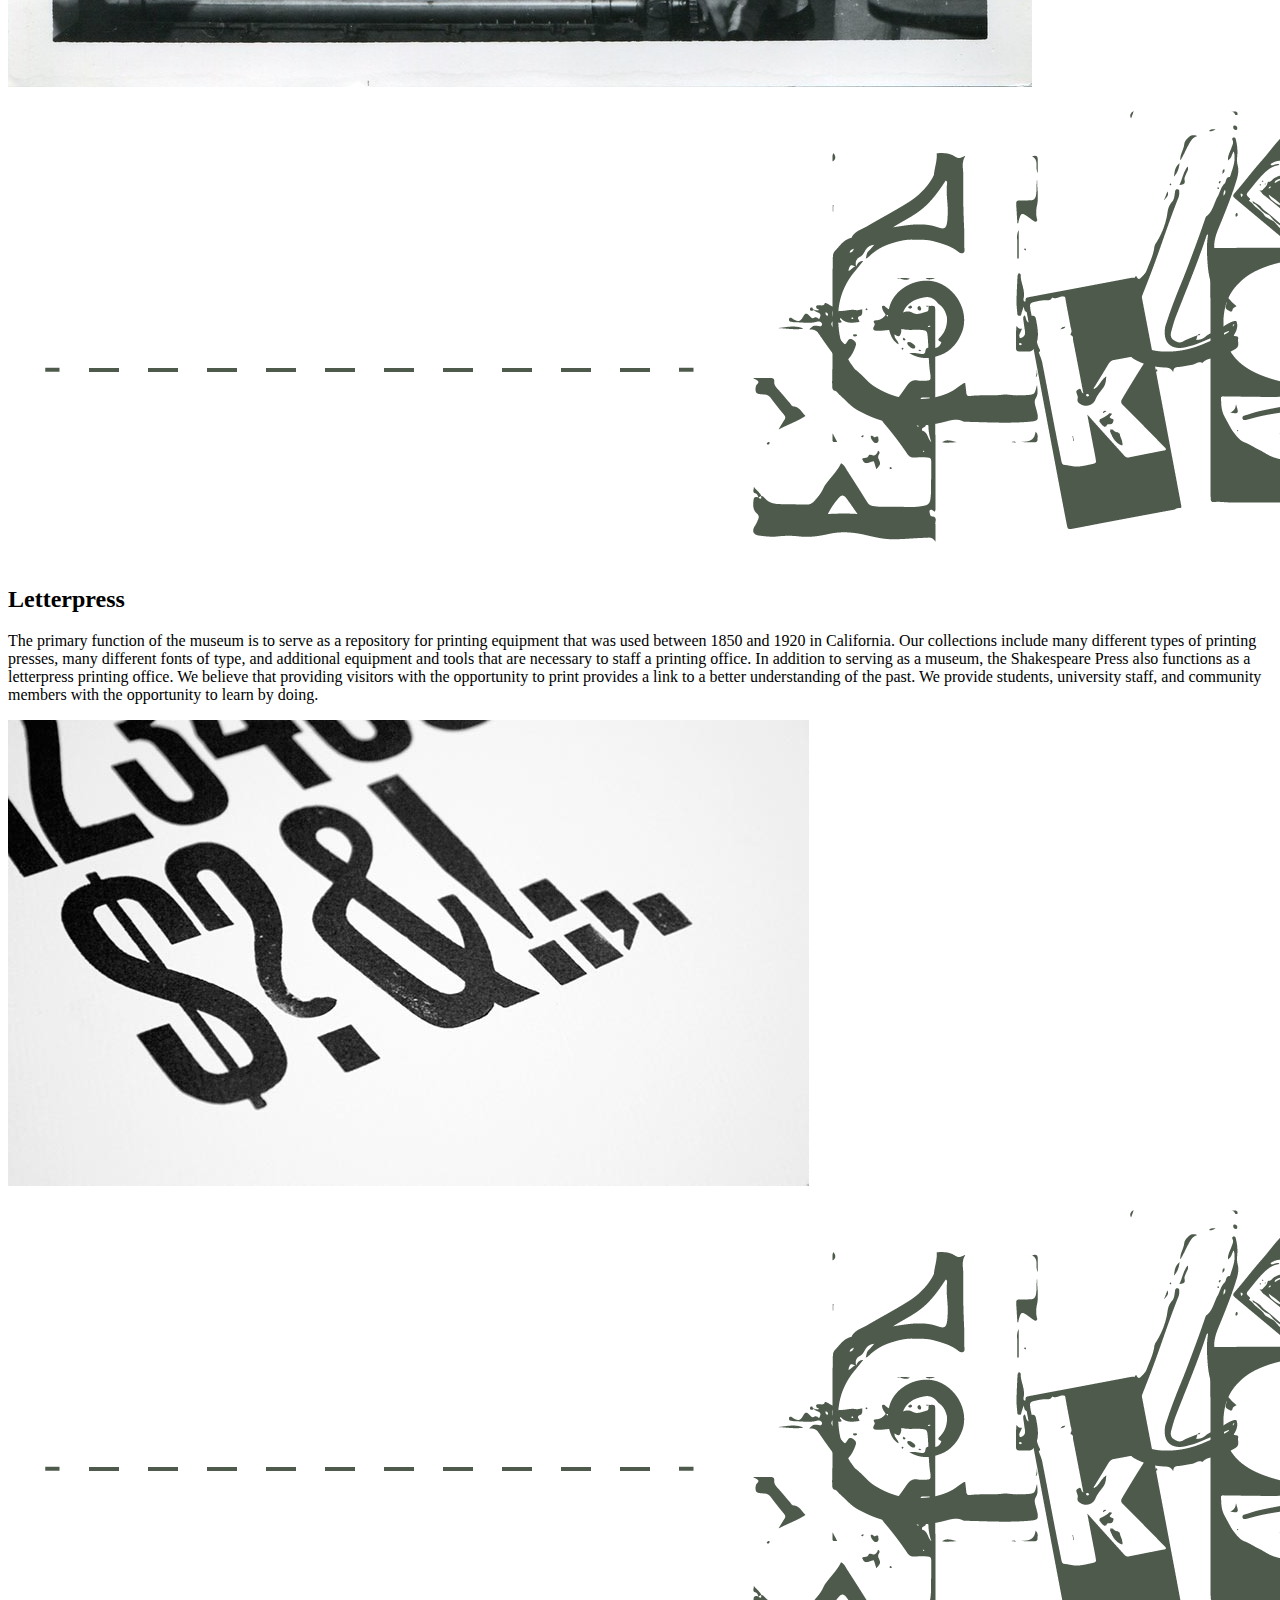
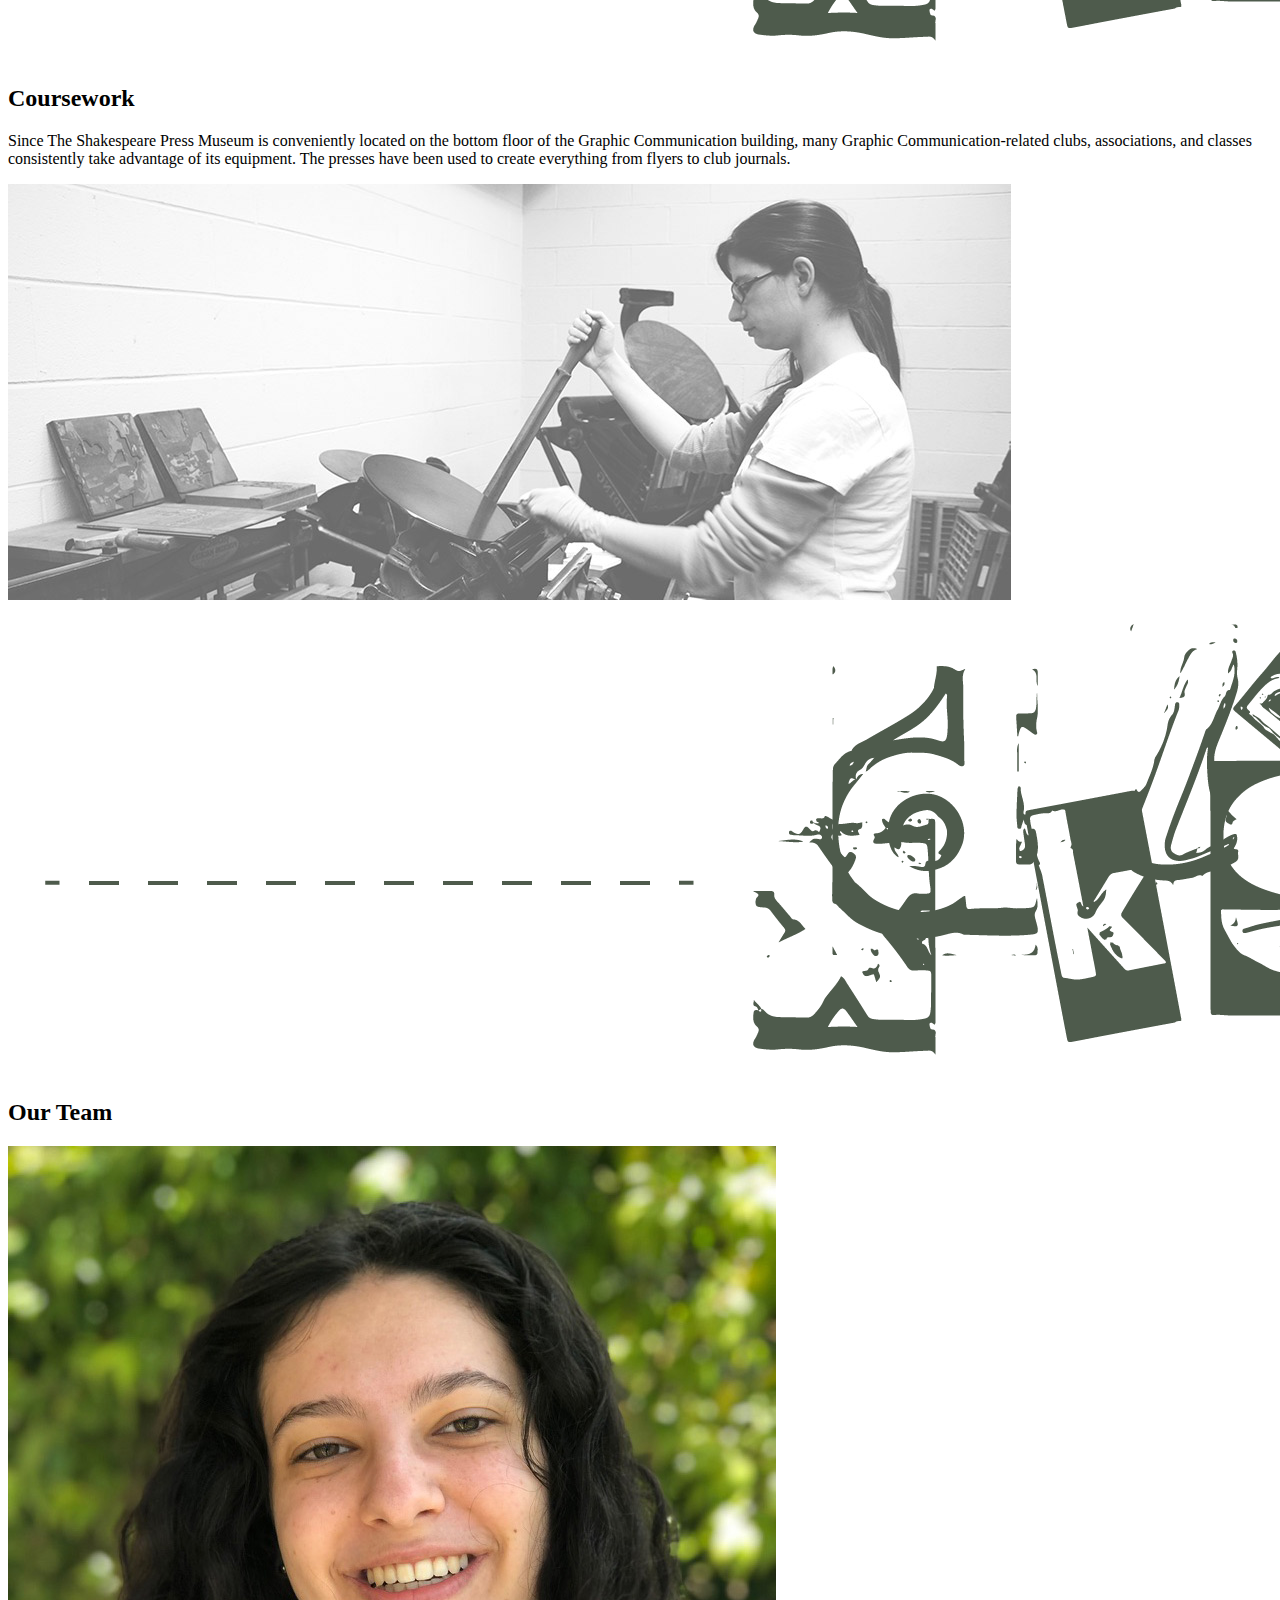
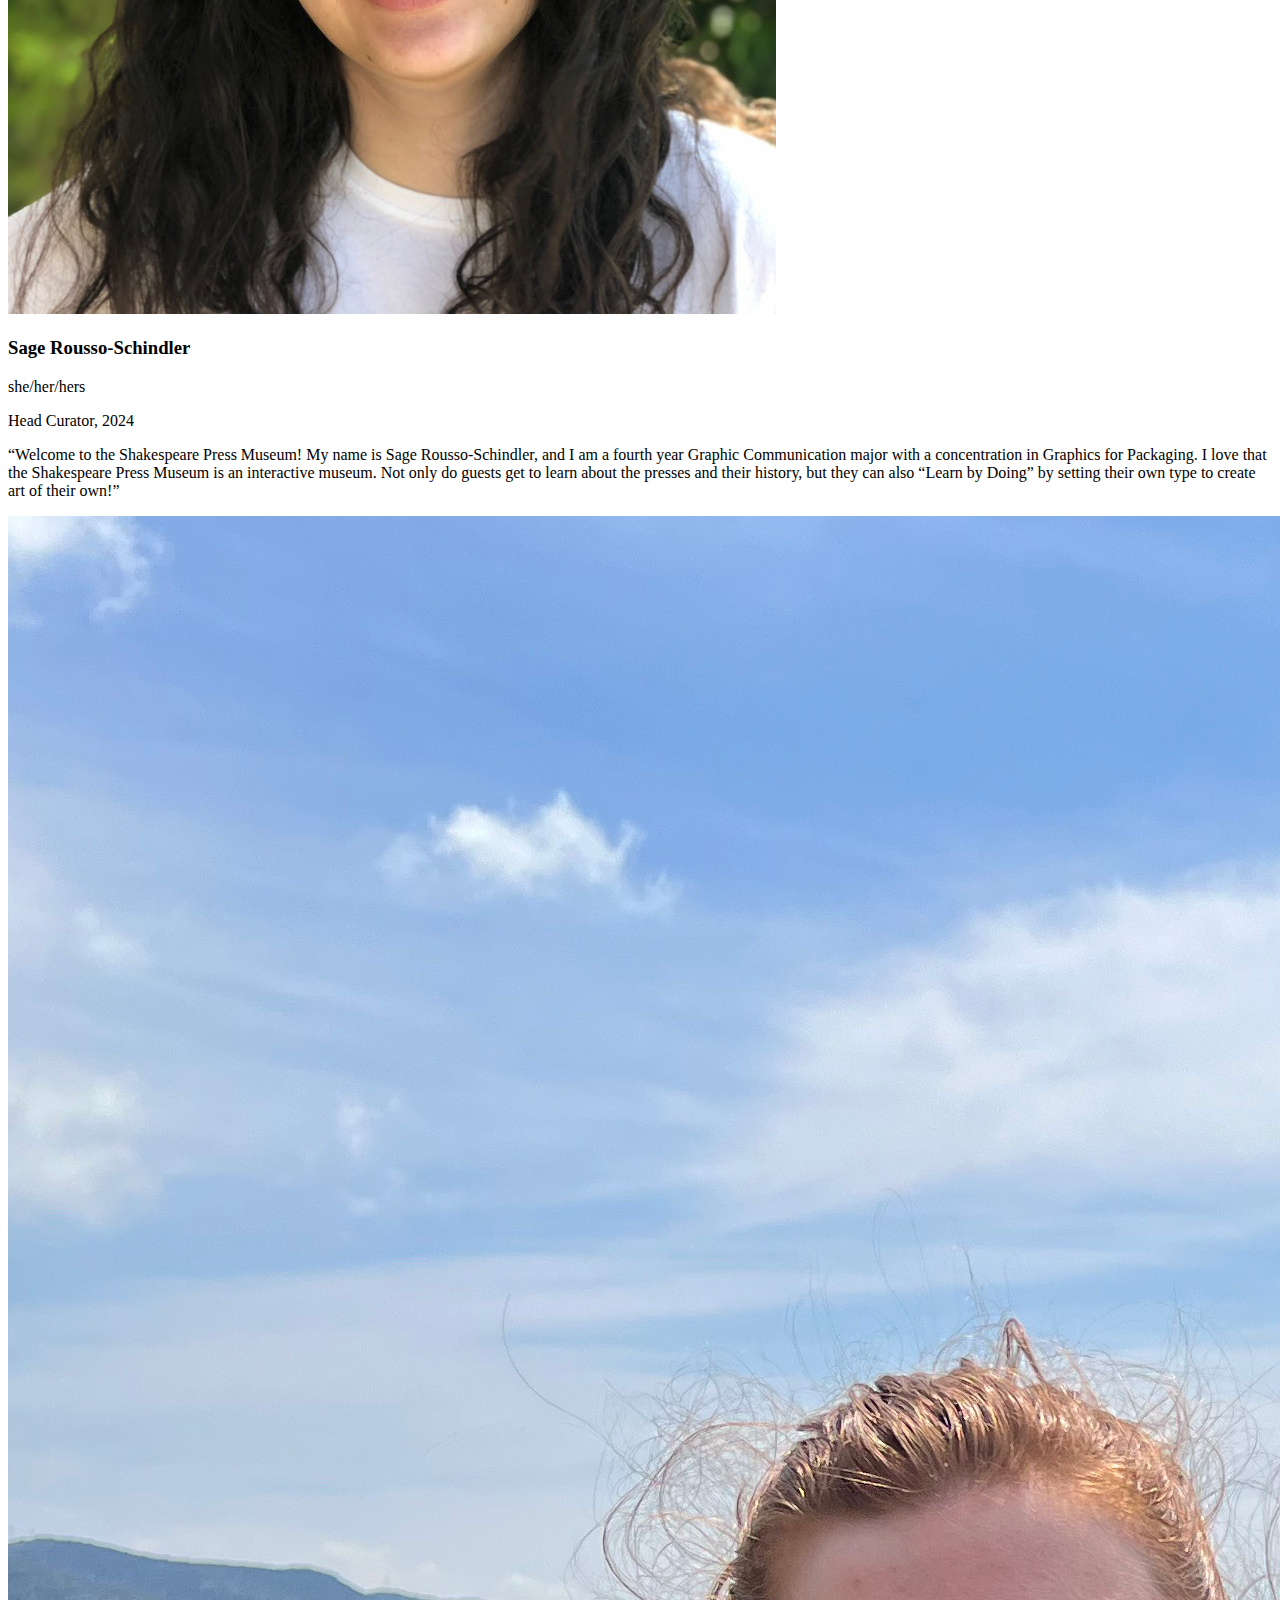
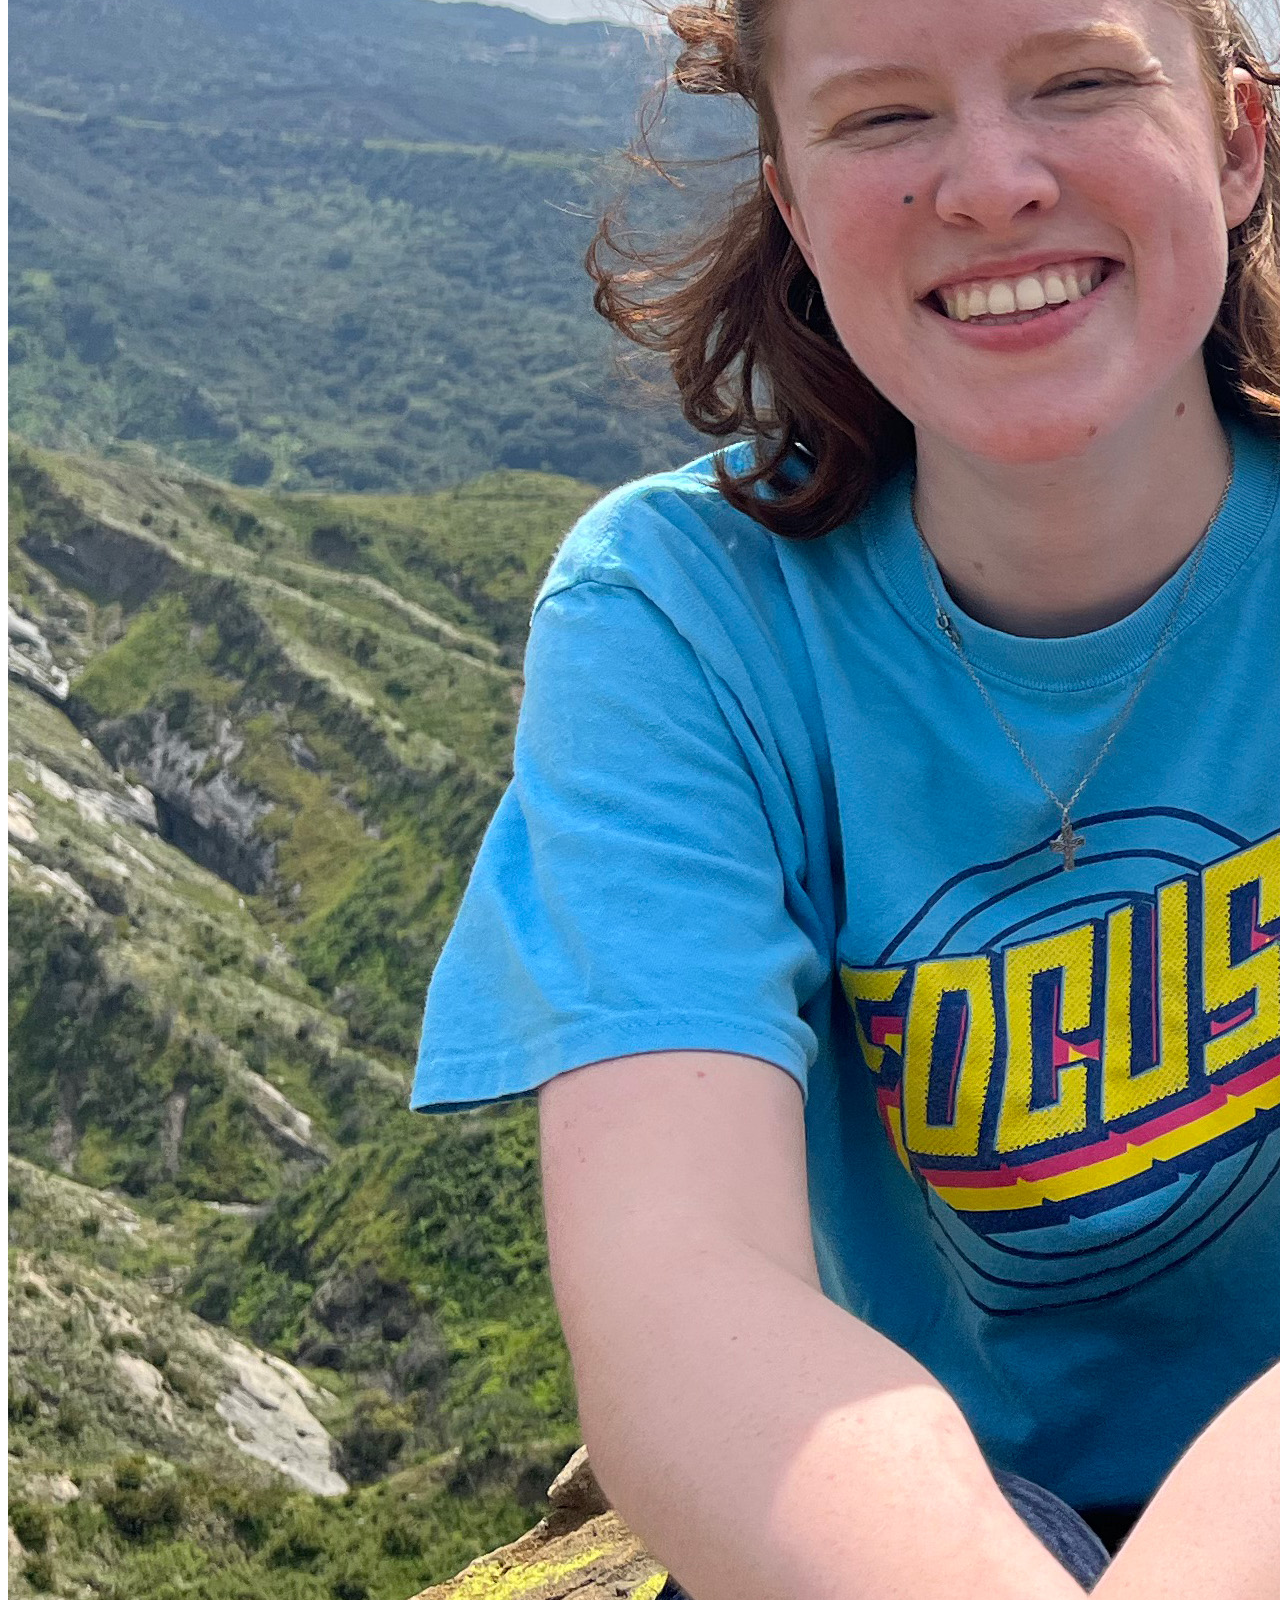
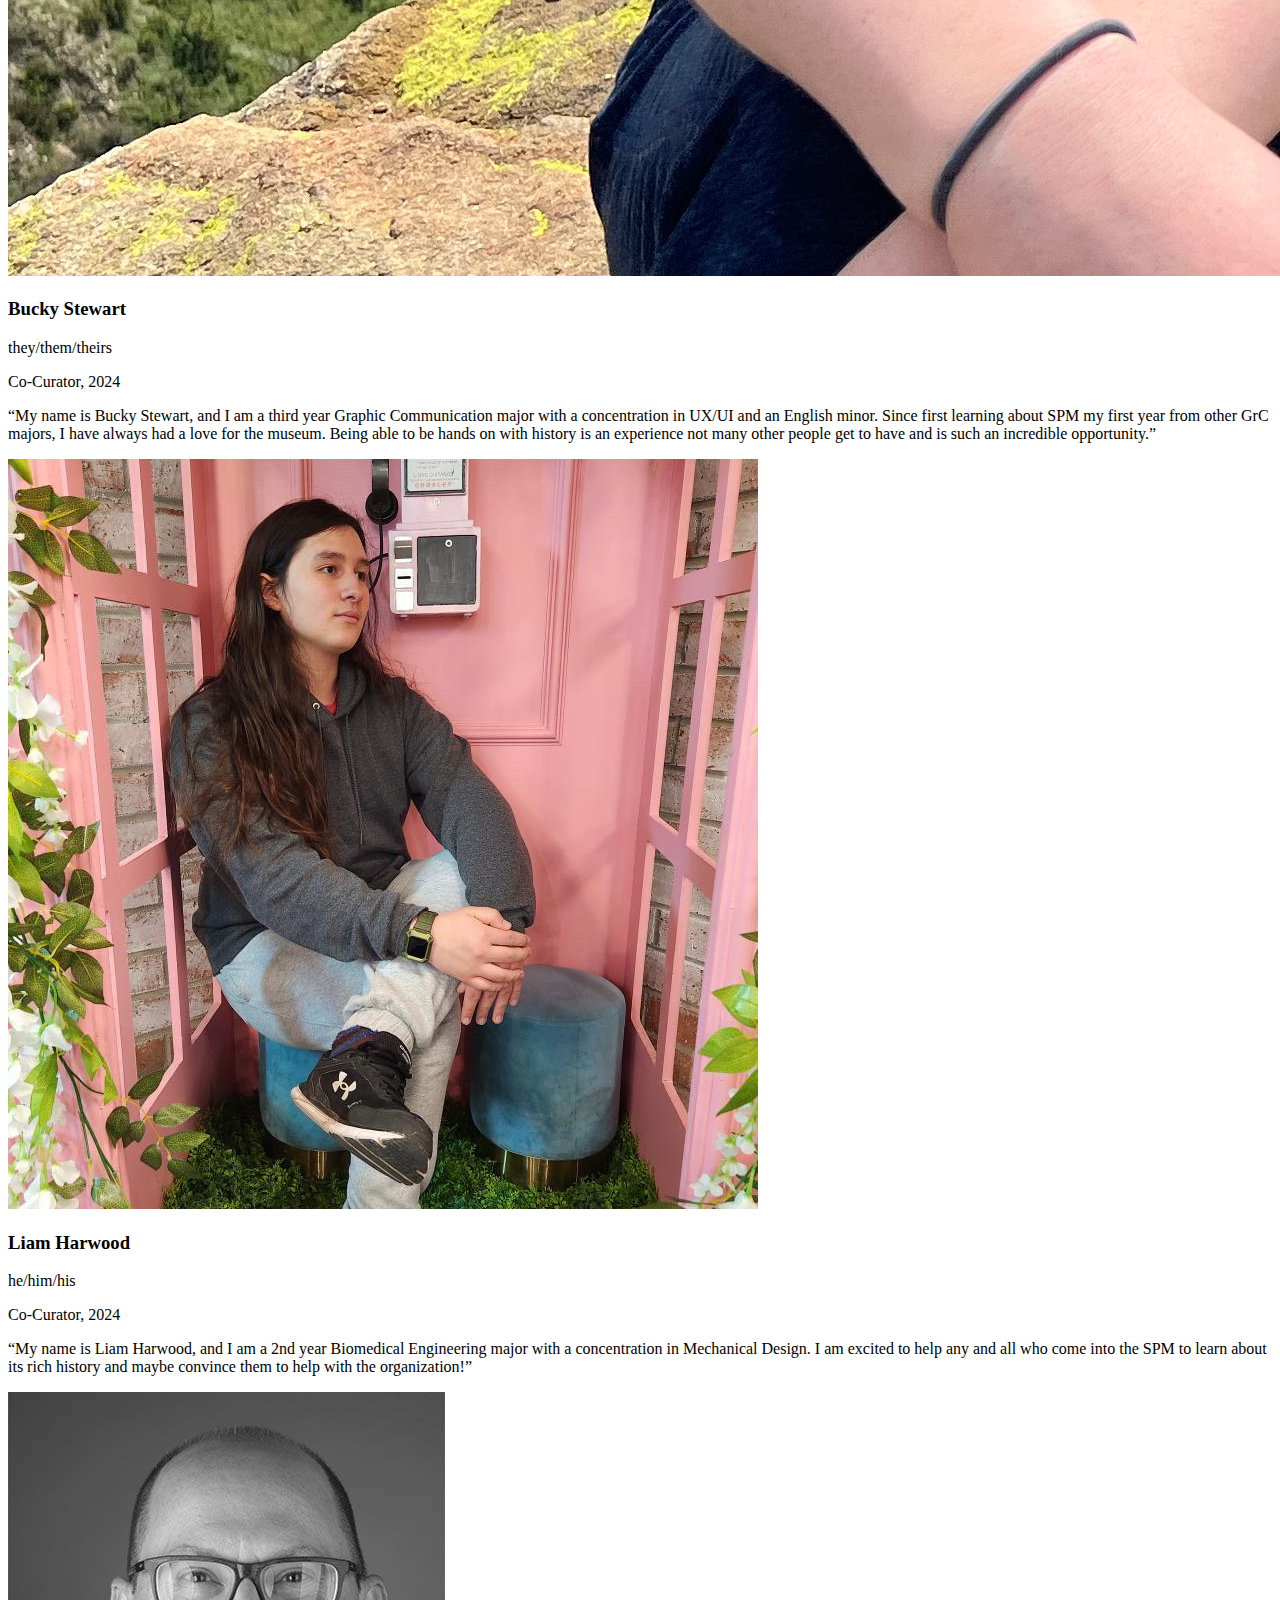
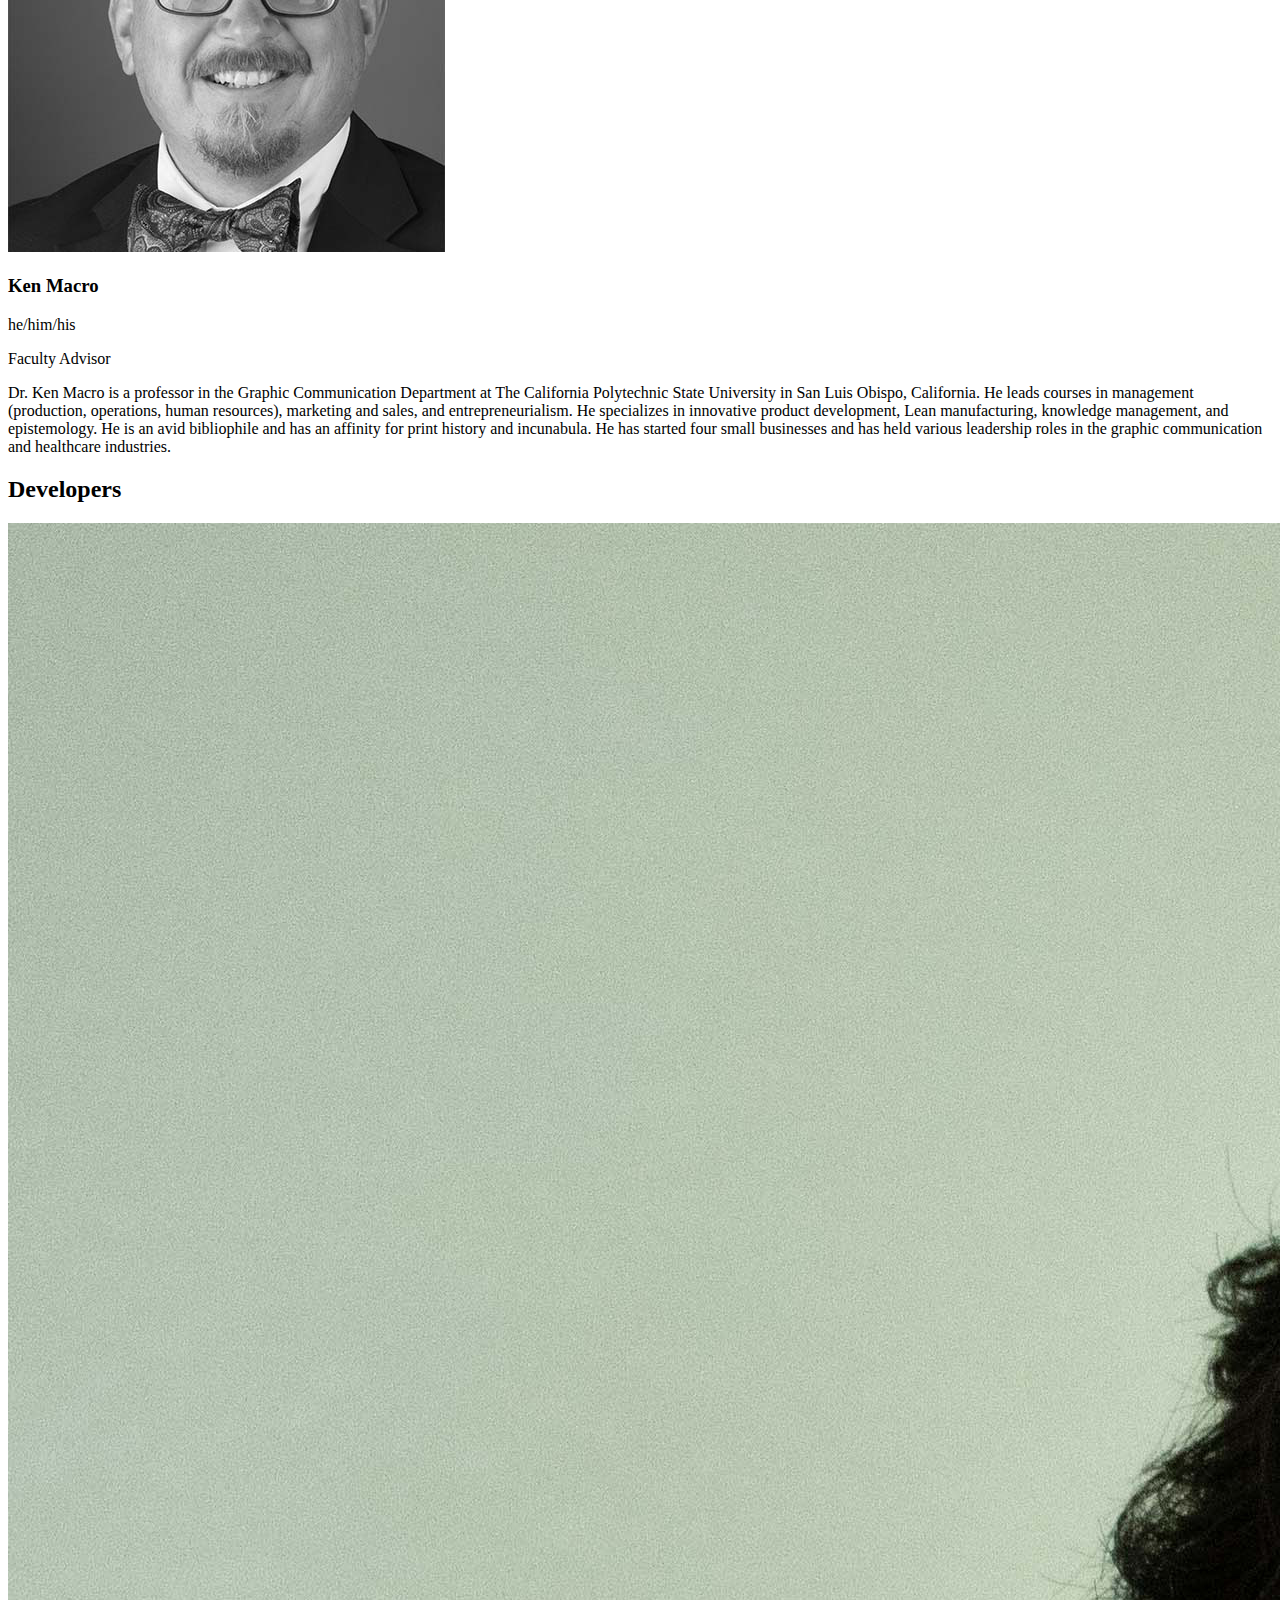
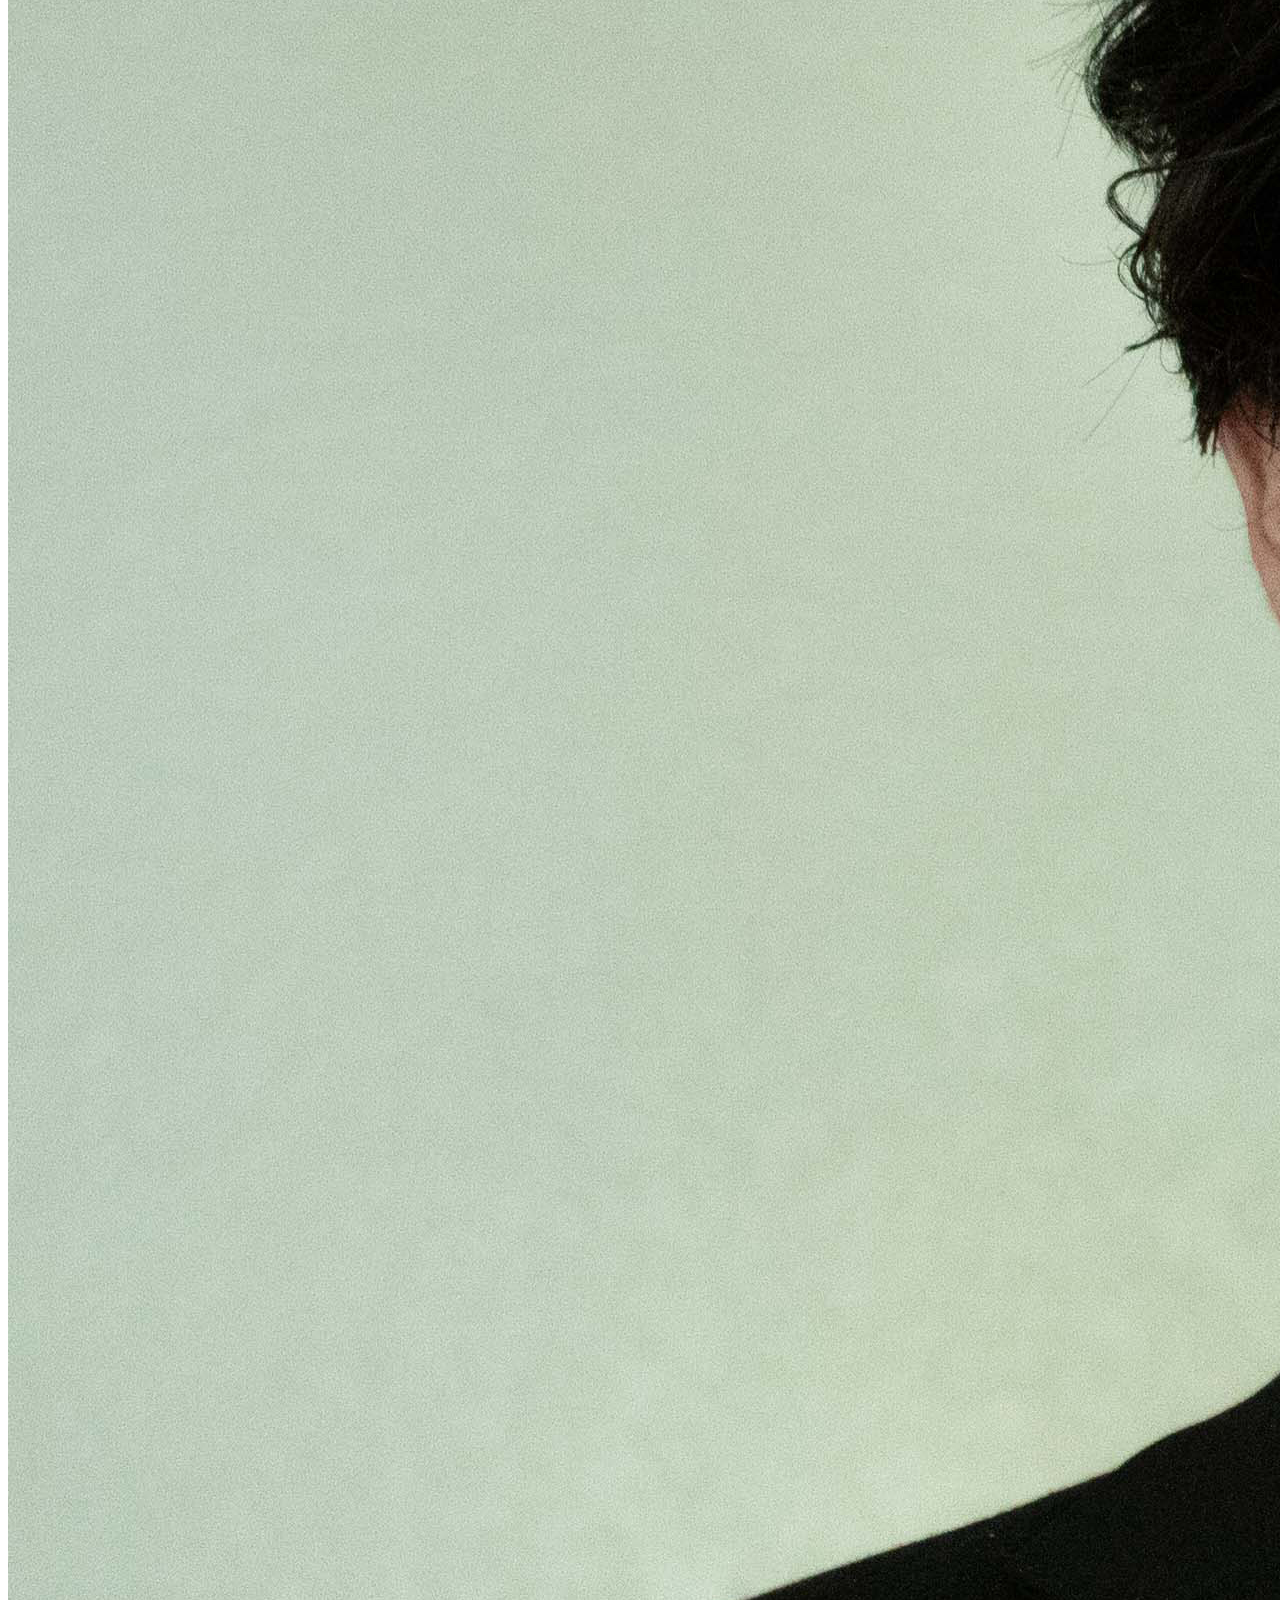
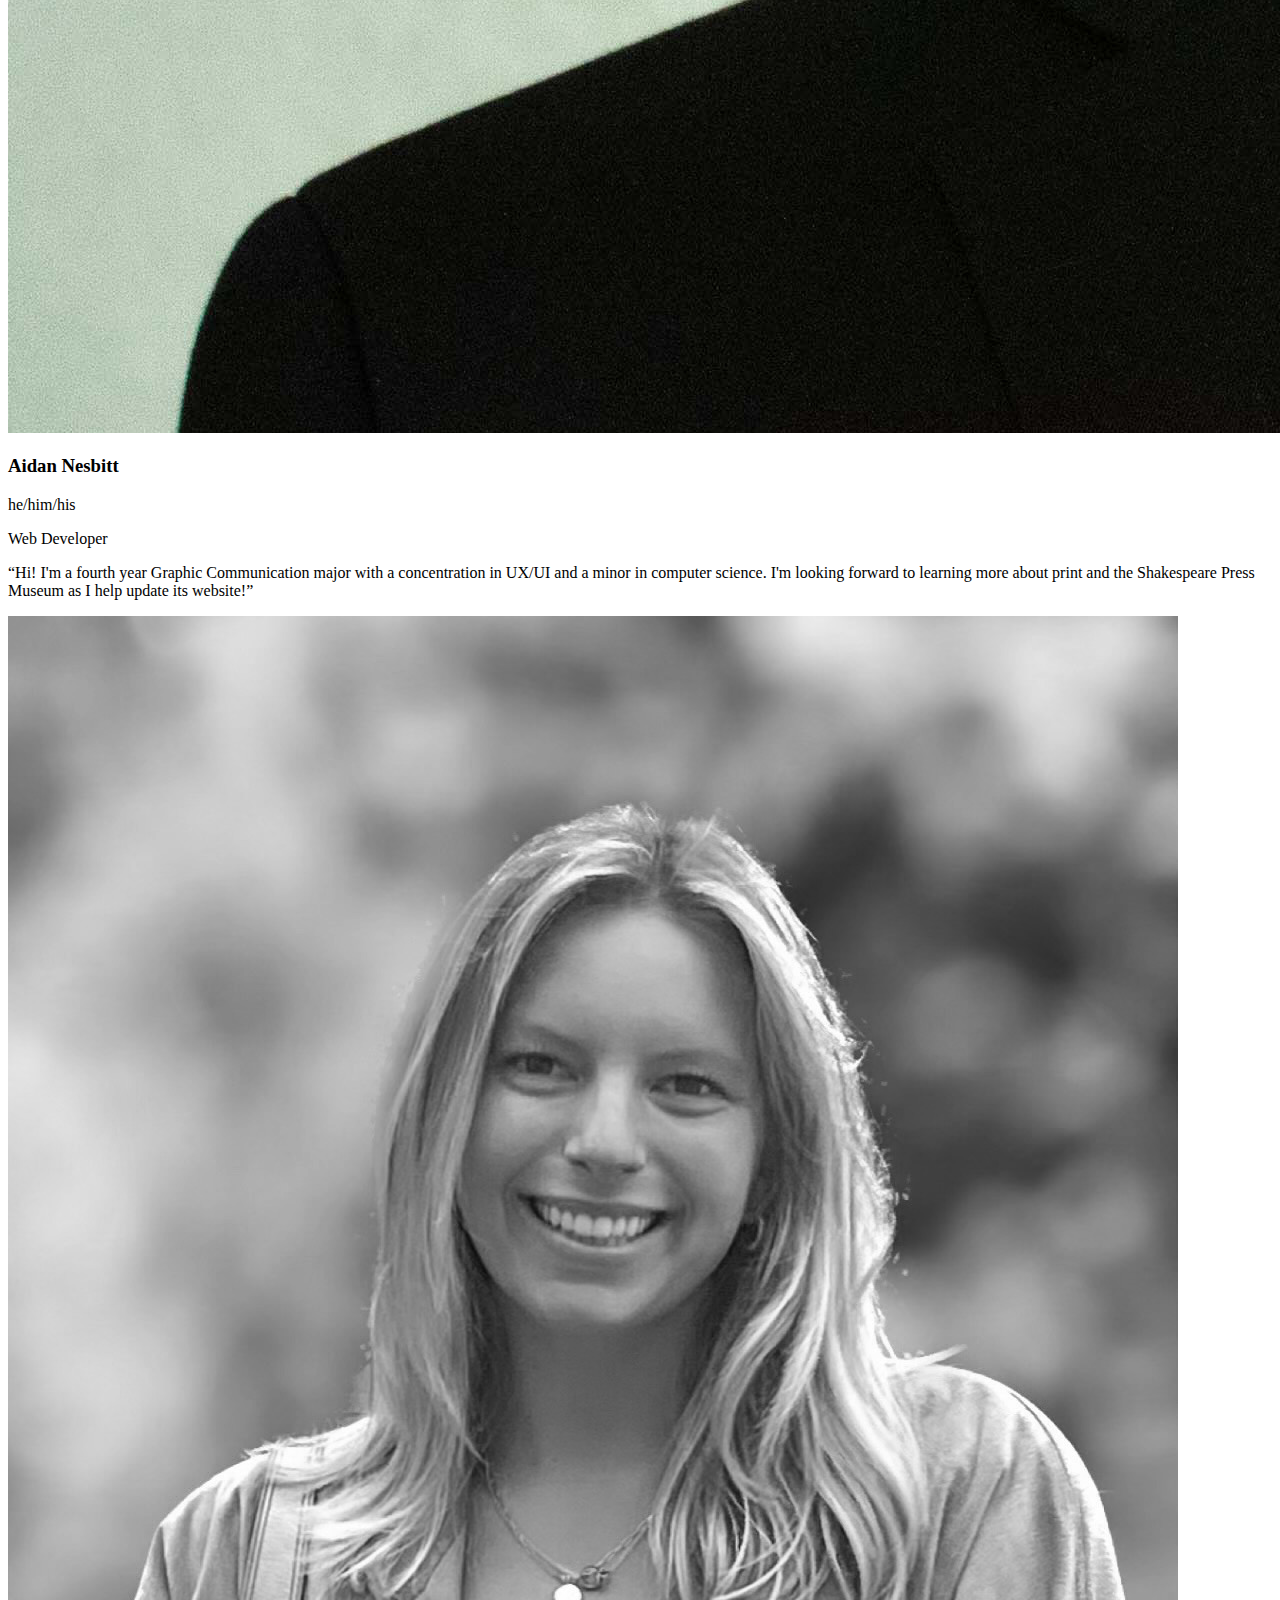
==== commit 68a1b5ff: "fix: removed old about.html/.css, renamed newAbout to just about" ====
--- a/spm/about.html
+++ b/spm/about.html
@@ -12,12 +12,13 @@
         UPDATED WINTER 2024 
         >SIERRA BARNES
 
-
+        REWORKED SPRING 2024
+        >AIDAN NESBITT
                                     -->
 
   <head>
     <!--Links to CSS-->
-    <link rel="stylesheet" href="about.css" />
+    <link rel="stylesheet" href="newAbout.css" />
     <meta name="viewport" content="width=device-width, initial-scale=1" />
 
     <!--Links to Google Fonts-->
@@ -28,175 +29,200 @@
 
     <!--TITLE OF WEBSITE *CHANGE THIS FOR EACH PAGE-->
     <title>Shakespeare Press Museum | About</title>
-    <!-- REMEMBER TO HAVE ALT ELEMENTS FOR EVERY IMAGE -->
   </head>
 
   <body>
-    <!--HEADER: COPY & PASTE TO EVERY PAGE-->
-
-    <!-- LINKS TO HOME PAGE -->
-
-    <!-- ADD class="currentpage" To your current page link -->
-    <header>
-      <a href="index.html"><img class="logo" src="images/logo.png" /></a>
-      <nav>
-        <ul>
-          <li><a href="about.html" class="currentpage">About</a></li>
-          <li><a href="history.html">History</a></li>
-          <li><a href="presses.html">Presses</a></li>
-          <li><a href="visit.html">Visit</a></li>
-        </ul>
-      </nav>
-    </header>
-
-    <!--END HEADER-->
-
-    <!-- CAPTION OF THE PAGE HEADER -->
-    <img class="cover" src="images/about.jpg" />
-    <div class="celebrating-50-years">
-      <p>Celebrating<br /><span class="orange">50+&nbsp;</span>Years.</p>
-
-      <!-- FACEBOOK AND INSTAGRAM ICONS -->
-      <div class="socialicons">
-        <!--FACEBOOK-->
-
-        <a href="https://www.facebook.com/ShakespearePressMuseum/"
-          ><img src="images/facebook.png" alt="Facebook"
-        /></a>
-
-        <!--INSTAGRAM-->
-
-        <a href="https://www.instagram.com/shakespearepress/"
-          ><img src="images/instagram.png" alt="Instagram"
-        /></a>
-      </div>
-    </div>
-
-    <!-- PAGE RIP ILLUSION ELEMENT - LAYS ON TOP OF MAIN CONTENT -->
-    <img class="pagerip" src="images/paperrip-stretched.png" />
-
-    <!-- END OF PAGE RIP ELEMENT --->
-
-    <!-- BEGINNING OF MAIN PAGE CONTENT TO BE CHANGED --->
-
-    <div class="pagecontent">
-      <!-- SAMPLE TITLE,SUBTITLE, & BODY TEXT -->
-
-      <!-- HEADING -->
-      <!--- EST 1969 SECTION --->
-      <div class="est1969">
-        <h1>est. 1969</h1>
-
-        <!-- BODY TEXT -->
-        <p>
-          The Shakespeare Press Museum is a 19th century working letterpress
-          museum at Cal Poly, San Luis Obispo. The museum is maintained by
-          volunteer student curators who are assisted by a faculty adviser.
-        </p>
-
-        <!-- FLOATS IMAGE TO THE RIGHT REMEMBER TO SET ALT TEXT -->
-        <img src="images/est1969.jpg" alt="Vintage Press" />
-      </div>
-
-      <!--- END OF EST 1969 section --->
-
-      <!--- LETTERPRESS section --->
-      <div class="letterpress">
-        <img src="images/letterpress.jpg" alt="Letterpress Examples" />
-        <div class="letterpressHeaderContainer">
-          <h1>Letterpress</h1>
-          <h2>WORKSHOPS &amp; CURRENT USES</h2>
-        </div>
-
-        <div>
-          <p id="letterpressDescription">
-            The primary function of the museum is to serve as a repository for
-            printing equipment that was used between 1850 and 1920 in
-            California. Our collections include many different types of printing
-            presses, many different fonts of type, and additional equipment and
-            tools that are necessary to staff a printing office. <br /><br />
-
-            In addition to serving as a museum, the Shakespeare Press also
-            functions as a letterpress printing office. We believe that
-            providing visitors with the opportunity to print provides a link to
-            a better understanding of the past. We provide students, university
-            staff, and community members with the opportunity to learn by doing.
-          </p>
-        </div>
-
-        <!--- END of LETTERPRESS Section --->
-      </div>
-
-      <!--- Coursework section --->
-      <div class="coursework">
-        <img class="left" src="images/coursework.jpg" alt="Coursework" />
-        <h1>Coursework</h1>
-
-        <p>
-          Since The Shakespeare Press Museum is conveniently located on the
-          bottom floor of the Graphic Communication building, many Graphic
-          Communication-related clubs, associations, and classes consistently
-          take advantage of its equipment. The presses have been used to create
-          everything from flyers to club journals.
-        </p>
-      </div>
-      <!--- END of Coursework Section --->
-
-      <!--- Curators section --->
-      <div class="staff">
-        <!--- Curator 1 (Sage Rousso-Schindler) Section --->
-
-        <div class="curator" id="sage-curator">
-          <img
-            class="sage"
-            src="images/SageBioPicture.jpg"
-            alt="Sage Rousso-Schindler"
-          />
-
-          <div>
-            <div class="nameAndPronouns">
-              <h1>Sage Rousso-Schindler</h1>
-              <p class="pronouns">she/her/hers</p>
-            </div>
-            <h2>Head Curator, 2024</h2>
-
-            <!-- BODY TEXT -->
-            <br />
-
-            <p class="curator-or-developer-description">
-              &ldquo;Welcome to the Shakespeare Press Museum! My name is Sage
-              Rousso-Schindler, and I am a fourth year Graphic Communication
-              major with a concentration in Graphics for Packaging. I love that
-              the Shakespeare Press Museum is an interactive museum. Not only do
-              guests get to learn about the presses and their history, but they
-              can also &ldquo;Learn by Doing&rdquo; by setting their own type to
-              create art of their own!&rdquo;
-            </p>
-          </div>
-
-          <br /><br />
-        </div>
-
-        <!--- END of Curator 1 (Sage Rousso-Schindler) Section --->
-
-        <section class="coCuratorBar">
-          <ul class="coCuratorGrid">
-            <li class="cur1">
-              <!--- Curator 2 (Bucky) Section --->
-              <div class="curator" id="bucky">
+    <main>
+      <!-- Refactor this so that (nav, logo?) is within header tag? -->
+      <!-- Header Section: I separated the header into two halves (top-half and bottom-half), and used flexbox to organize them. -->
+      <section class="hero-header">
+        <img class="cover" src="images/about.jpg" />
+        <section class="top-half-container">
+          <div class="header-nav">
+            <ul class="header-nav-list">
+              <li class="header-nav-li"><a href="about.html">About</a></li>
+              <li><a href="history.html">History</a></li>
+              <li><a href="presses.html">Presses</a></li>
+              <li><a href="visit.html">Visit</a></li>
+            </ul>
+          </div>
+          <div class="header-logo">
+            <img
+              src="/images/logo.png"
+              alt="Shakespeare Press Museum white logo."
+            />
+          </div>
+        </section>
+        <section class="bottom-half-container">
+          <div class="header-text">
+            <h2 class="celebrating-header">
+              Celebrating<br /><span class="orange-text">50+</span> Years
+            </h2>
+          </div>
+          <!-- The icons container switches from a row to column at some specific screen width -->
+          <div class="icons">
+            <ul>
+              <li>
+                <a href="https://www.facebook.com/ShakespearePressMuseum/"
+                  ><img
+                    src="images/instagram.png"
+                    class="icons-img"
+                    alt="Instagram Logo."
+                  />
+                </a>
+              </li>
+              <li>
+                <a href="https://www.instagram.com/shakespearepress/">
+                  <img
+                    src="images/facebook.png"
+                    class="icons-img"
+                    alt="Facebook Logo."
+                  />
+                </a>
+              </li>
+            </ul>
+          </div>
+        </section>
+      </section>
+      <!-- This section is the main body content that is no the header or the footer. A better name could be used instead of 'non-header-footer-content'. -->
+      <section class="non-header-footer-content">
+        <img class="pagerip" src="images/paperrip-stretched.png" />
+        <!-- This section contains the est.1969 information and lasts until the section break image.  -->
+        <section class="info-est-1969">
+          <section class="header-and-description">
+            <div class="header-text">
+              <h2 class="page-rip-margin-top orange-text">Est. 1969</h2>
+            </div>
+            <div class="description">
+              <p>
+                The Shakespeare Press Museum is a 19th century working
+                letterpress museum at Cal Poly, San Luis Obispo. The museum is
+                maintained by volunteer student curators who are assisted by a
+                faculty adviser.
+              </p>
+            </div>
+          </section>
+          <div class="info-image">
+            <img
+              src="images/est1969.jpg"
+              alt="Six male students posing around a vintage press machine."
+            />
+          </div>
+          <!-- Section break image used to visually communicate when a new section of information is starting. -->
+          <div class="section-break-image">
+            <img
+              src="images/sectionBreakDesign.png"
+              alt="A grungy overlay of letterpress letters, with a line emitting from each side."
+            />
+          </div>
+        </section>
+        <!-- Letterpress section! -->
+        <section class="info-letterpress">
+          <section class="header-and-description">
+            <div class="header-text">
+              <h2>Letterpress</h2>
+            </div>
+            <div class="description">
+              <p>
+                The primary function of the museum is to serve as a repository
+                for printing equipment that was used between 1850 and 1920 in
+                California. Our collections include many different types of
+                printing presses, many different fonts of type, and additional
+                equipment and tools that are necessary to staff a printing
+                office. In addition to serving as a museum, the Shakespeare
+                Press also functions as a letterpress printing office. We
+                believe that providing visitors with the opportunity to print
+                provides a link to a better understanding of the past. We
+                provide students, university staff, and community members with
+                the opportunity to learn by doing.
+              </p>
+            </div>
+          </section>
+          <div class="info-image">
+            <img
+              src="images/letterpress.jpg"
+              alt="An slanted image of printed
+          lettering."
+            />
+          </div>
+          <!-- Section break image to start new section. -->
+          <div class="section-break-image">
+            <img
+              src="images/sectionBreakDesign.png"
+              alt="A grungy overlay of letterpress letters, with a line emitting from each side."
+            />
+          </div>
+        </section>
+        <!-- Coursework Section -->
+        <section class="info-coursework">
+          <section class="header-and-description">
+            <div class="header-text">
+              <h2>Coursework</h2>
+            </div>
+            <div class="description">
+              <p>
+                Since The Shakespeare Press Museum is conveniently located on
+                the bottom floor of the Graphic Communication building, many
+                Graphic Communication-related clubs, associations, and classes
+                consistently take advantage of its equipment. The presses have
+                been used to create everything from flyers to club journals.
+              </p>
+            </div>
+          </section>
+          <div class="info-image">
+            <img
+              src="images/coursework.jpg"
+              alt="A woman working a vintage press."
+            />
+          </div>
+          <!-- Section break image: End of section. -->
+          <div class="section-break-image">
+            <img
+              src="images/sectionBreakDesign.png"
+              alt="A grungy overlay of letterpress letters, with a line emitting from each side."
+            />
+          </div>
+        </section>
+        <!-- This section holds each of the staff members: curators, facilitator, developers. -->
+        <section class="curators-and-developers">
+          <h2 class="top-margin-h2">Our Team</h2>
+          <!-- People single sections are only meant to hold one person. -->
+          <section class="people-single">
+            <!-- Sage section. -->
+            <div class="person">
+              <img
+                class="sage"
+                src="images/SageBioPicture.jpg"
+                alt="Sage Rousso-Schindler"
+              />
+              <div class="person-information">
+                <h3 class="person-name">Sage Rousso-Schindler</h3>
+                <p class="pronouns">she/her/hers</p>
+                <p class="person-title">Head Curator, 2024</p>
+                <p class="person-bio">
+                  &ldquo;Welcome to the Shakespeare Press Museum! My name is
+                  Sage Rousso-Schindler, and I am a fourth year Graphic
+                  Communication major with a concentration in Graphics for
+                  Packaging. I love that the Shakespeare Press Museum is an
+                  interactive museum. Not only do guests get to learn about the
+                  presses and their history, but they can also &ldquo;Learn by
+                  Doing&rdquo; by setting their own type to create art of their
+                  own!&rdquo;
+                </p>
+              </div>
+            </div>
+          </section>
+          <!-- People double sections are meant to hold two people. Ideally, the people-double section would apply the flexbox row/grid definition, but I had to add people-container to set this styling -->
+          <section class="people-double">
+            <div class="people-container">
+              <!-- Bucky section. -->
+              <div class="person">
                 <img src="images/BuckyBioPicture.jpg" alt="Bucky Stewart" />
-
-                <div>
-                  <div class="nameAndPronouns">
-                    <h1>Bucky Stewart</h1>
-                    <p class="pronouns">they/them/theirs</p>
-                  </div>
-                  <h2>Co-Curator, 2024</h2>
-
-                  <!-- BODY TEXT -->
-                  <br />
-
-                  <p class="curator-or-developer-description">
+                <div class="person-information">
+                  <h3 class="person-name">Bucky Stewart</h3>
+                  <p class="pronouns">they/them/theirs</p>
+                  <p class="person-title">Co-Curator, 2024</p>
+                  <p class="person-bio">
                     &ldquo;My name is Bucky Stewart, and I am a third year
                     Graphic Communication major with a concentration in UX/UI
                     and an English minor. Since first learning about SPM my
@@ -206,29 +232,15 @@
                     incredible opportunity.&rdquo;
                   </p>
                 </div>
-
-                <br /><br />
-              </div>
-
-              <!--- END of Curator 2 (Bucky) Section --->
-            </li>
-            <li class="cur2">
-              <!--- Curator 3 (Liam) Section --->
-
-              <div class="curator" id="liam">
+              </div>
+              <!-- Liam section -->
+              <div class="person">
                 <img src="images/LiamBioPicture.jpg" alt="Liam Harwood" />
-
-                <div>
-                  <div class="nameAndPronouns">
-                    <h1>Liam Harwood</h1>
-                    <p class="pronouns">he/him/his</p>
-                  </div>
-                  <h2>Co-Curator, 2024</h2>
-
-                  <!-- BODY TEXT -->
-                  <br />
-
-                  <p class="curator-or-developer-description">
+                <div class="person-information">
+                  <h3 class="person-name">Liam Harwood</h3>
+                  <p class="pronouns">he/him/his</p>
+                  <p class="person-title">Co-Curator, 2024</p>
+                  <p class="person-bio">
                     &ldquo;My name is Liam Harwood, and I am a 2nd year
                     Biomedical Engineering major with a concentration in
                     Mechanical Design. I am excited to help any and all who come
@@ -236,62 +248,46 @@
                     convince them to help with the organization!&rdquo;
                   </p>
                 </div>
-
-                <br /><br />
-              </div>
-
-              <!--- END of Curator 3 (Liam) Section --->
-            </li>
-          </ul>
-        </section>
-
-        <!--- Curator 4 (Ken) Section --->
-        <div class="curator" style="background-color: #fff">
-          <img class="ken" src="images/kenmacro.jpg" alt="Ken Macro" />
-
-          <div>
-            <h1>Ken Macro</h1>
-            <h2>Faculty Advisor</h2>
-
-            <!-- BODY TEXT -->
-            <br />
-
-            <p class="curator-or-developer-description">
-              Dr. Ken Macro is a professor in the Graphic Communication
-              Department at The California Polytechnic State University in San
-              Luis Obispo, California. He leads courses in management
-              (production, operations, human resources), marketing and sales,
-              and entrepreneurialism. He specializes in innovative product
-              development, Lean manufacturing, knowledge management, and
-              epistemology. He is an avid bibliophile and has an affinity for
-              print history and incunabula. He has started four small businesses
-              and has held various leadership roles in the graphic communication
-              and healthcare industries.
-            </p>
-          </div>
-          <br /><br />
-        </div>
-
-        <!-- Side by Side for Web Developers-->
-        <section class="developerBar">
-          <ul class="webDeveloperGrid">
-            <li class="dev1">
-              <!--- Web Developer 1 (Aidan) Section --->
-              <div class="curator" id="aidan">
+              </div>
+            </div>
+          </section>
+          <section class="people-single">
+            <!-- Ken section -->
+            <div class="person">
+              <img class="ken" src="images/kenmacro.jpg" alt="Ken Macro" />
+              <div class="person-information">
+                <h3 class="person-name">Ken Macro</h3>
+                <p class="pronouns">he/him/his</p>
+                <p class="person-title">Faculty Advisor</p>
+                <p class="ken-bio">
+                  Dr. Ken Macro is a professor in the Graphic Communication
+                  Department at The California Polytechnic State University in
+                  San Luis Obispo, California. He leads courses in management
+                  (production, operations, human resources), marketing and
+                  sales, and entrepreneurialism. He specializes in innovative
+                  product development, Lean manufacturing, knowledge management,
+                  and epistemology. He is an avid bibliophile and has an
+                  affinity for print history and incunabula. He has started four
+                  small businesses and has held various leadership roles in the
+                  graphic communication and healthcare industries.
+                </p>
+              </div>
+            </div>
+          </section>
+        </section>
+        <!-- Developers section! :) -->
+        <section class="curators-and-developers">
+          <section class="people-double">
+            <h2 class="top-margin-h2">Developers</h2>
+            <div class="people-container">
+              <!-- Aidan section. -->
+              <div class="person small-margin-top">
                 <img src="images/AidanBioPicture.jpg" alt="Aidan Nesbitt" />
-
-                <div>
-                  <div class="nameAndPronouns">
-                    <h1>Aidan Nesbitt</h1>
-                    <p class="pronouns">he/him/his</p>
-                  </div>
-                  <h2>Web Developer</h2>
-
-                  <!-- BODY TEXT -->
-
-                  <br />
-
-                  <p class="curator-or-developer-description">
+                <div class="person-information">
+                  <h3 class="person-name">Aidan Nesbitt</h3>
+                  <p class="pronouns">he/him/his</p>
+                  <p class="person-title">Web Developer</p>
+                  <p class="person-bio">
                     &ldquo;Hi! I'm a fourth year Graphic Communication major
                     with a concentration in UX/UI and a minor in computer
                     science. I'm looking forward to learning more about print
@@ -299,92 +295,76 @@
                     website!&rdquo;
                   </p>
                 </div>
-                <br /><br />
-              </div>
-              <!--- END of Web Developer 1 (Aidan) Section --->
-            </li>
-            <li class="dev2">
-              <!--- Web Developer 2 (Sierra) Section --->
-              <div class="curator" id="sierra">
+              </div>
+              <!-- Sierra section. -->
+              <div class="person last-person-no-margin">
                 <img src="images/sierrabarnes.jpg" alt="Sierra Barnes" />
-
-                <div>
-                  <h1>Sierra Barnes</h1>
-                  <h2>Web Developer</h2>
-
-                  <!-- BODY TEXT -->
-
-                  <br />
-
-                  <p class="curator-or-developer-description">
+                <div class="person-information">
+                  <h3 class="person-name">Sierra Barnes</h3>
+                  <p class="pronouns">she/her/hers</p>
+                  <p class="person-title">Web Developer</p>
+                  <p class="person-bio">
                     &ldquo;I am a fourth year Graphic Communication major
                     concentrating in UX/UI and minoring in Spanish. I'm excited
                     to be working with the Shakespeare Press Museum and learning
-                    more about the world of print! &rdquo;
+                    more about the world of print!&rdquo;
                   </p>
                 </div>
-                <br /><br />
-              </div>
-              <!--- END of Web Developer 2 (Sierra) Section --->
-            </li>
-          </ul>
-        </section>
-        <br />
-        <br />
-        <!--- Past Curators Section --->
-        <div class="curator pastCurator">
-          <h1>Past Museum Curators</h1>
-          <h2 class="pastCuratorList">
-            Jacqui Smith, 2023; Laura Sorvetti, 2022; Natalie Jones, 2021;
-            Monica Reyes, 2020
-          </h2>
-        </div>
-
-        <!--- END of Curator 4 (Ken) Section --->
-      </div>
-    </div>
-
-    <!--FOOTER-->
-    <footer>
-      <!-- LOGO LINKS TO HOME -->
-      <a href="index.html"><img class="footerlogo" src="images/logo.png" /></a>
-      <!-- END OF FOOTER LOGO -->
-
-      <!-- FOOTER NAV LINKS -->
-      <div>
-        <ul>
-          <li><a href="about.html">About</a></li>
-          <li><a href="history.html">History</a></li>
-        </ul>
-      </div>
-      <div class="right-nav">
-        <ul>
-          <li><a href="presses.html">Presses</a></li>
-          <li><a href="visit.html">Visit</a></li>
-        </ul>
-      </div>
-      <!-- END OF FOOTER NAV LINKS -->
-
-      <!-- FOOTER SOCIAl MEDIA ICON LINKS  -->
-      <div class="socialicons bottom">
-        <!-- FACEBOOK -->
-        <a href="https://www.facebook.com/ShakespearePressMuseum/"
-          ><img src="images/facebook.png" alt="Facebook"
-        /></a>
-
-        <!-- INSTAGRAM -->
-        <a href="https://www.instagram.com/shakespearepress/"
-          ><img src="images/instagram.png" alt="Instagram"
-        /></a>
-      </div>
-      <!-- END OF FOOTER SOCIAL MEDIA -->
-
-      <!-- COPYRIGHT TEXT - INClUDES OUR NAMES -->
-      <p>
-        Copyright &copy; 2019 Shakespeare Press Museum. Rachel Lackmann, Steven
-        Nguyen, Sarah Koep. All rights reserved.
-      </p>
-    </footer>
-    <!-- END OF COPYRIGHT TEXT -->
+              </div>
+            </div>
+            <!-- End of section. -->
+            <div class="section-break-image">
+              <img
+                src="images/sectionBreakDesign.png"
+                alt="A grungy overlay of letterpress letters, with a line emitting from each side."
+              />
+            </div>
+          </section>
+        </section>
+        <!-- Past curator section. -->
+        <section class="info-past-curators">
+          <section class="header-and-description">
+            <div class="header-text">
+              <h2 class="centered-h2">Past Curators</h2>
+            </div>
+            <div class="description">
+              <p class="past-curators-list">
+                Jacqui Smith, 2023; Laura Sorvetti, 2022; Natalie Jones, 2021;
+                Monica Reyes, 2020
+              </p>
+            </div>
+          </section>
+        </section>
+      </section>
+      <!-- Footer Section: also split into two halves for flexbox styling. -->
+      <section class="footer">
+        <section class="footer-top-half">
+          <div class="footer-logo">
+            <img
+              src="/images/logo.png"
+              alt="Shakespeare Press Museum white logo."
+            />
+          </div>
+          <!-- Footer nav list switches from row to column when there is enough space. -->
+          <div class="footer-nav">
+            <ul class="footer-nav-list">
+              <li class="footer-nav-li"><a href="about.html">About</a></li>
+              <li><a href="history.html">History</a></li>
+              <li><a href="presses.html">Presses</a></li>
+              <li><a href="visit.html">Visit</a></li>
+            </ul>
+          </div>
+        </section>
+        <section class="footer-bottom-half">
+          <!-- Copyright Text -->
+          <div class="footer-subscript">
+            <p class="caption-italics">
+              Copyright &copy; 2024 Shakespeare Press Museum. Rachel Lackmann,
+              Steven Nguyen, Sarah Koep. All rights reserved.
+            </p>
+          </div>
+        </section>
+      </section>
+    </main>
   </body>
 </html>
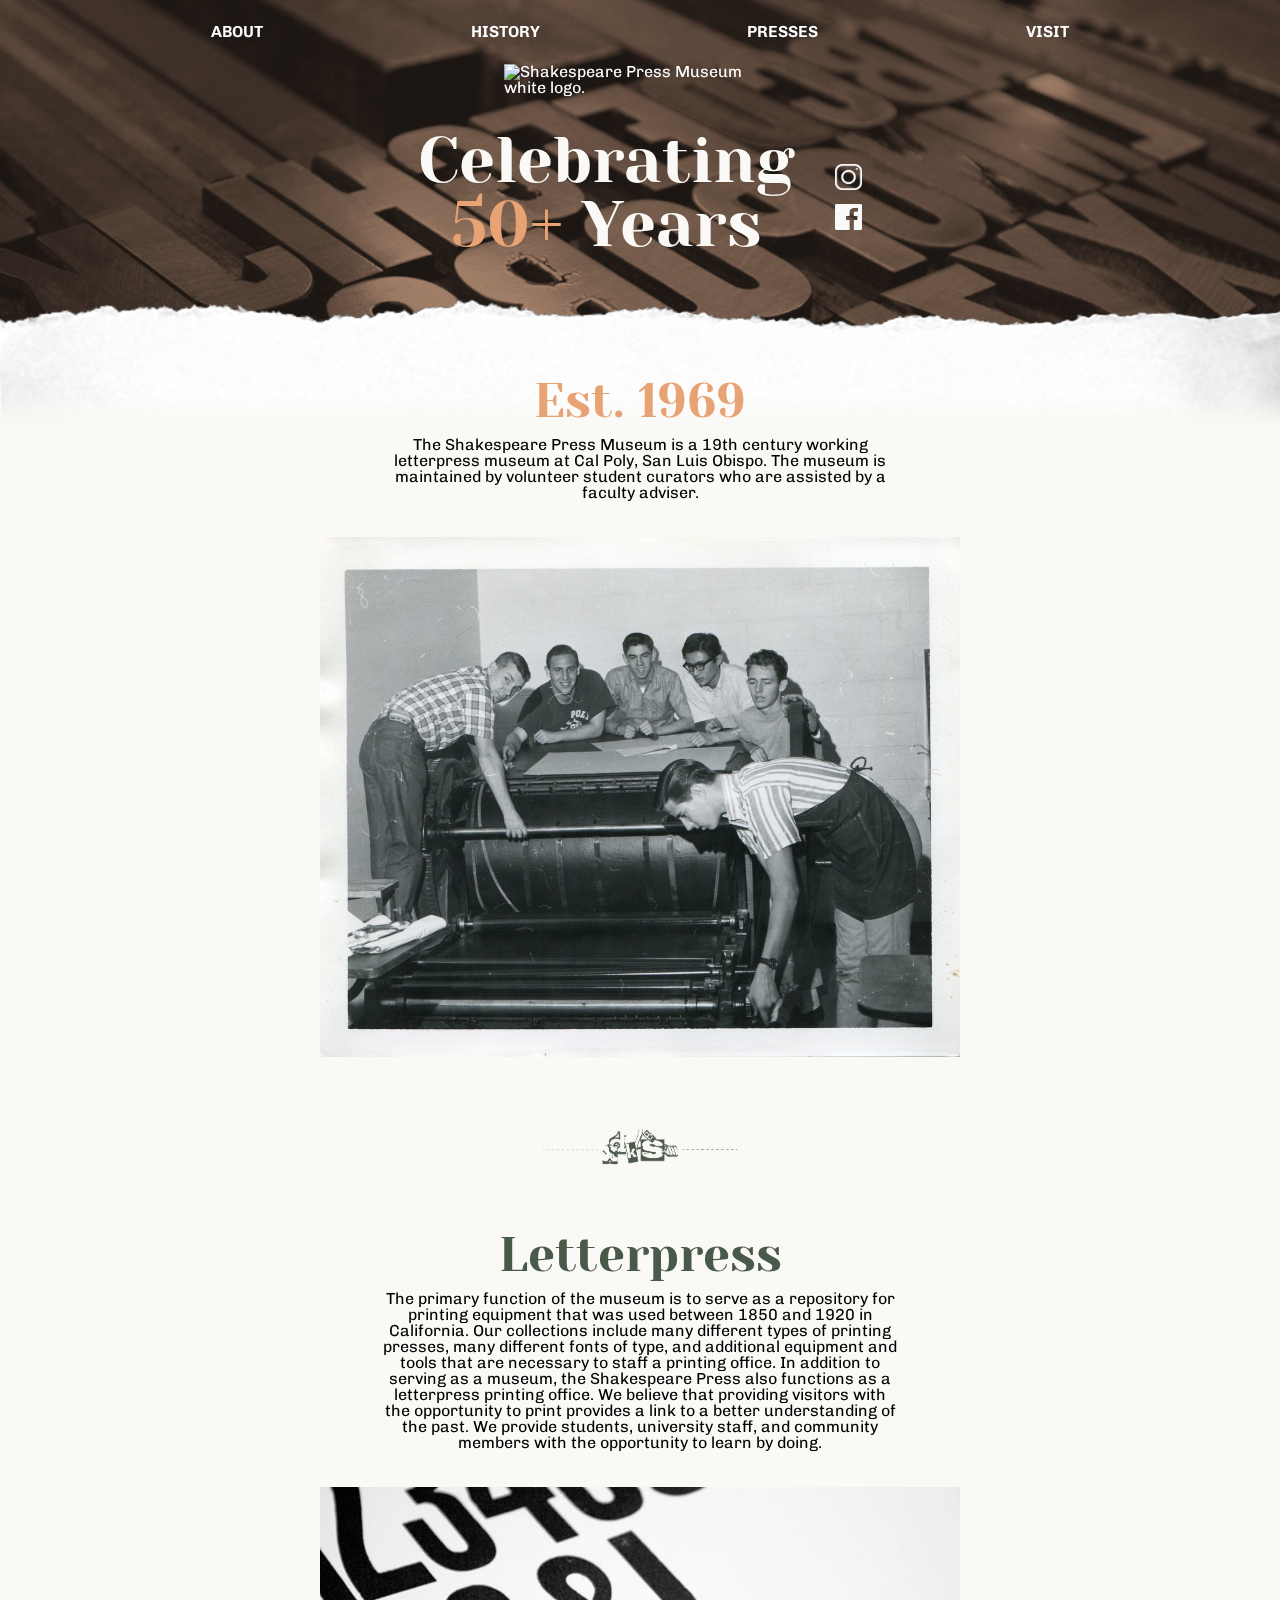
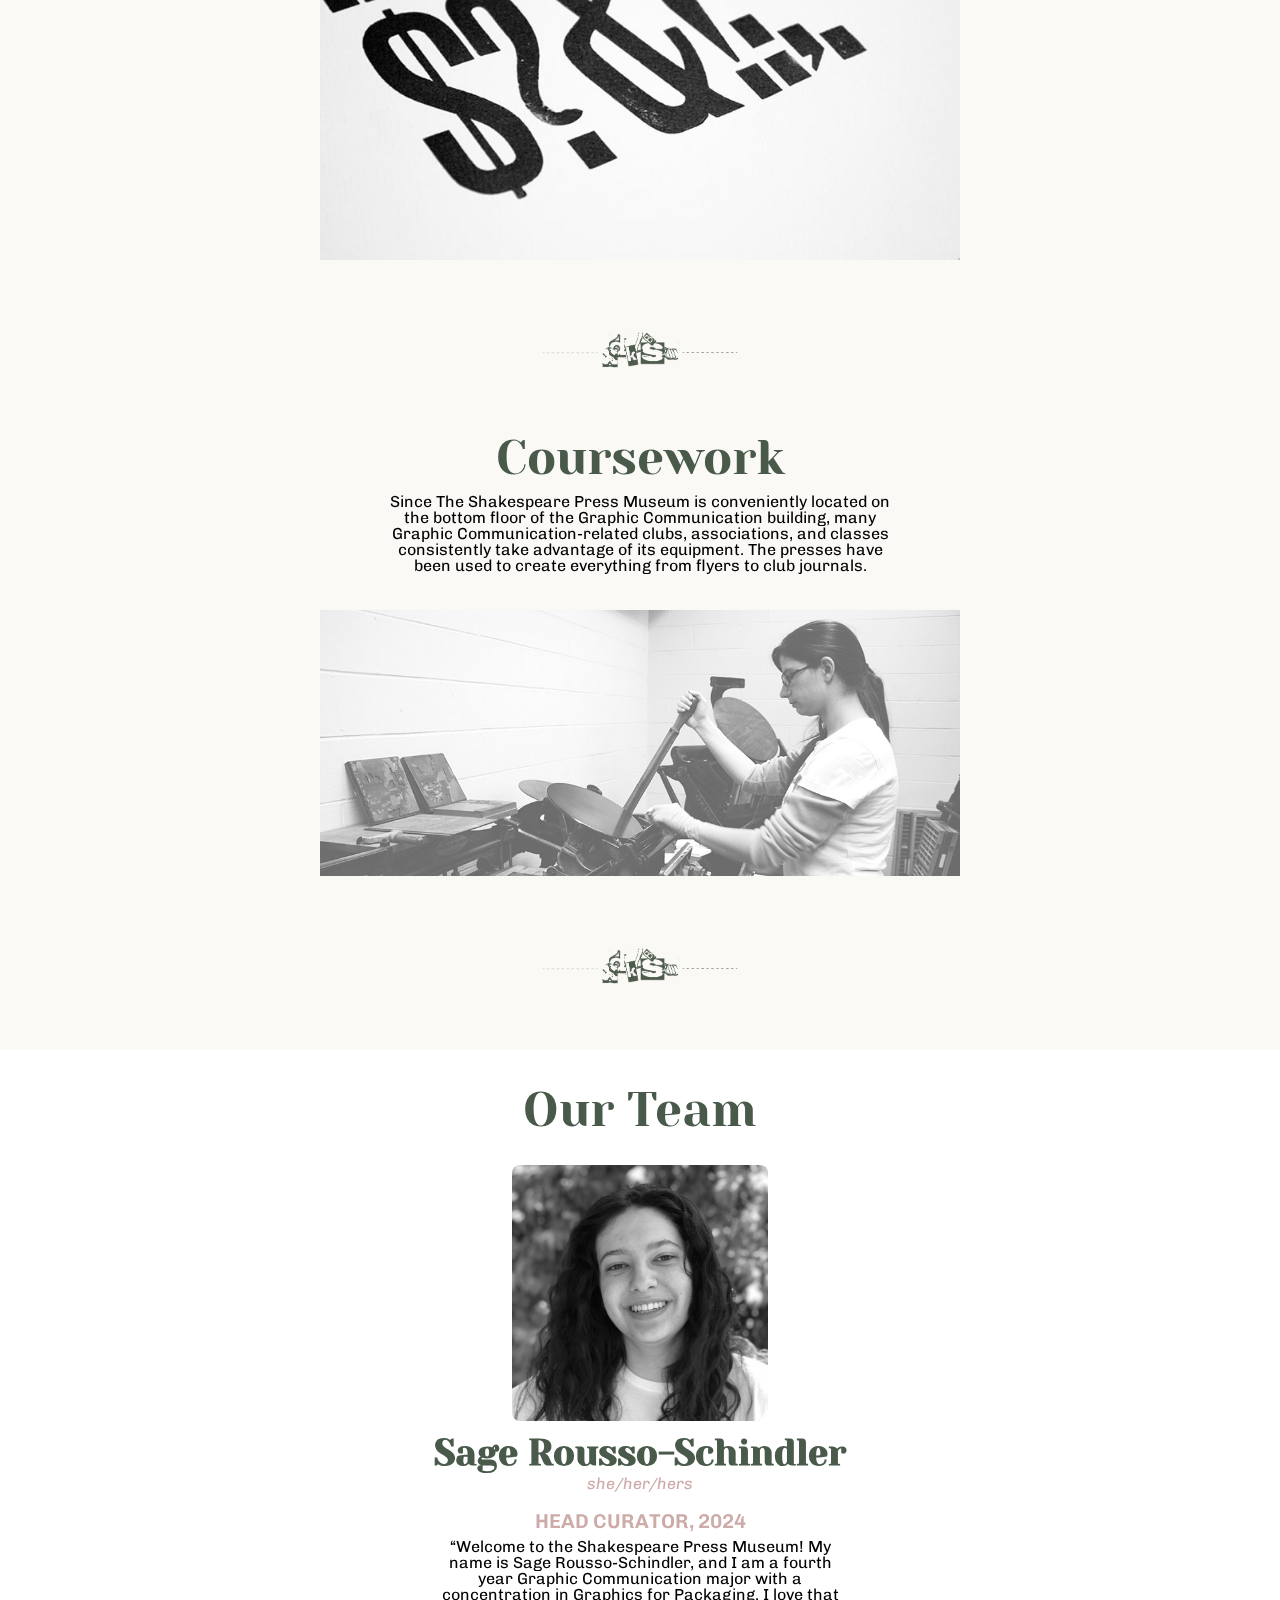
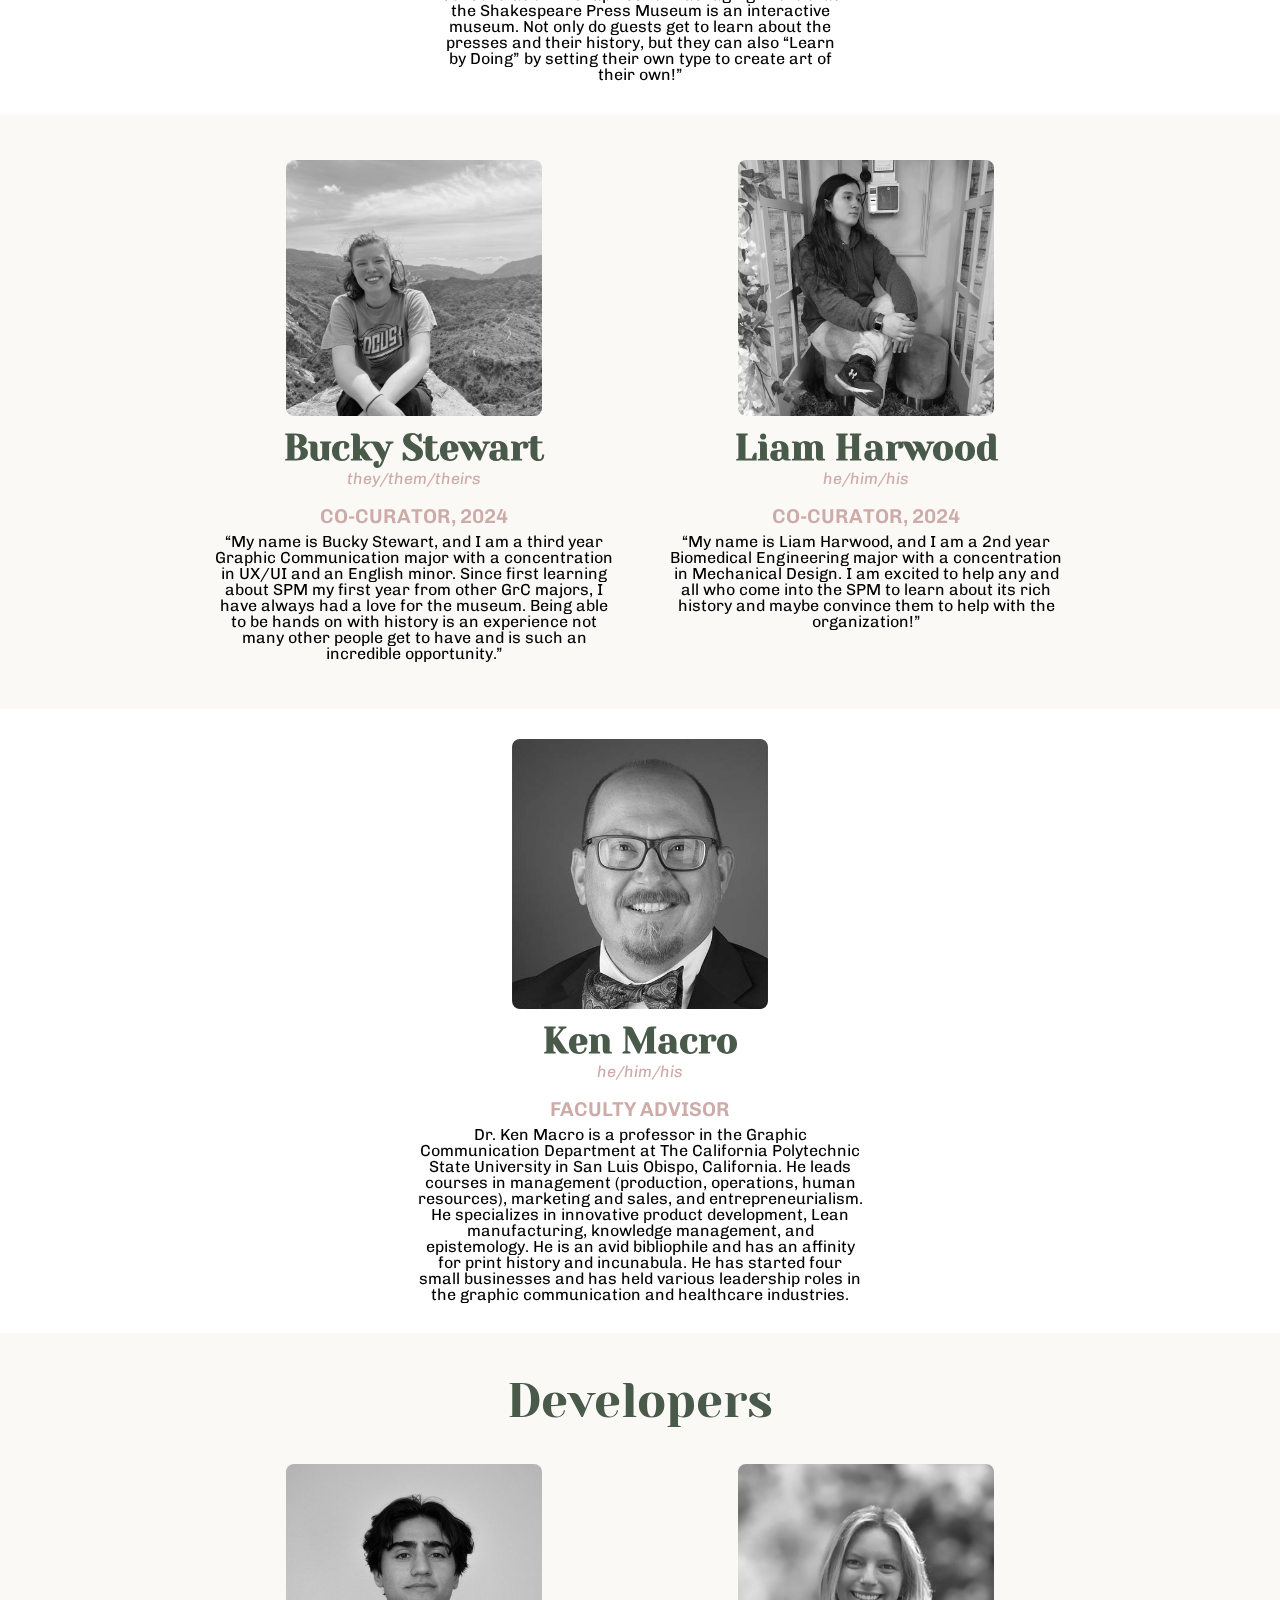
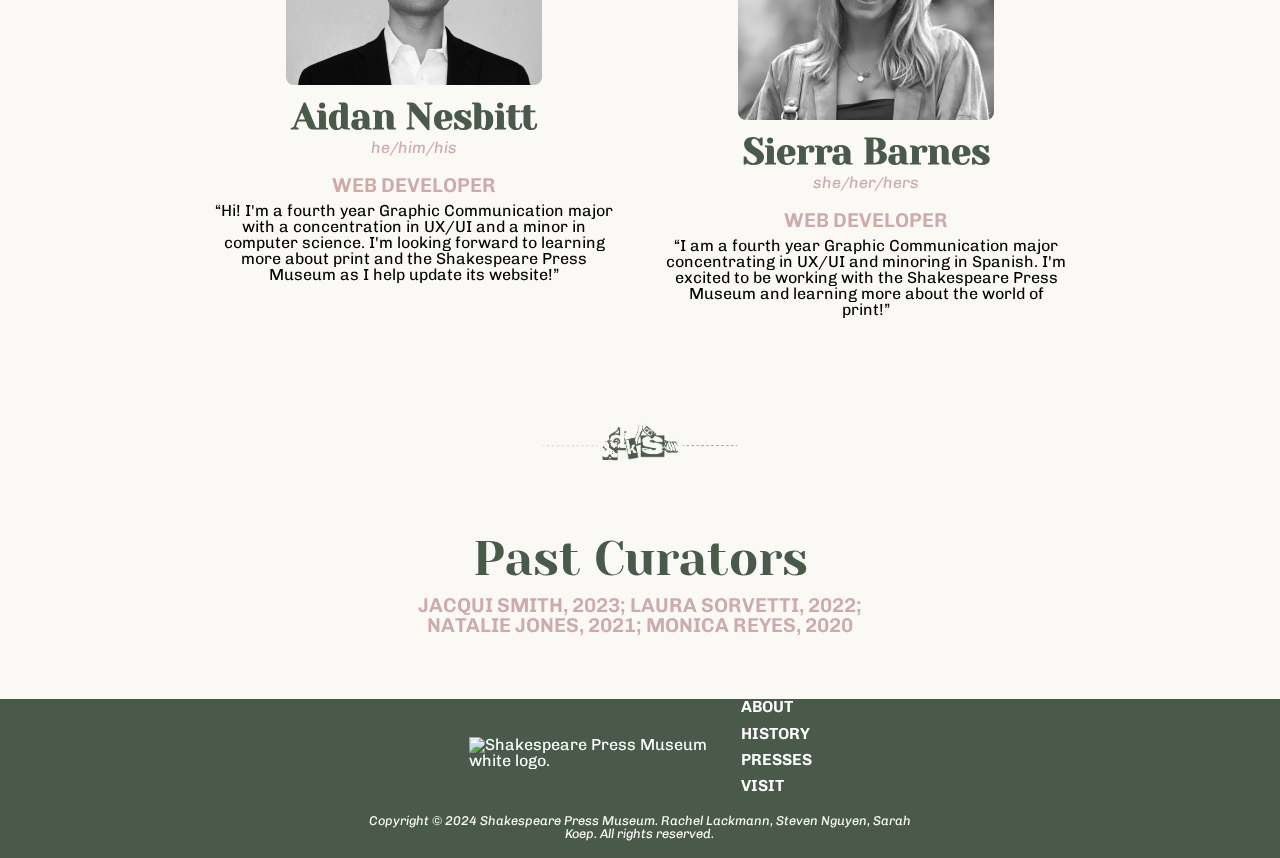
==== commit 9e67ea40: "fix: updated styling link for about page" ====
--- a/spm/about.html
+++ b/spm/about.html
@@ -18,7 +18,7 @@
 
   <head>
     <!--Links to CSS-->
-    <link rel="stylesheet" href="newAbout.css" />
+    <link rel="stylesheet" href="about.css" />
     <meta name="viewport" content="width=device-width, initial-scale=1" />
 
     <!--Links to Google Fonts-->
--- a/spm/about.css
+++ b/spm/about.css
@@ -0,0 +1,644 @@
+/* CSS RESET:
+ http://meyerweb.com/eric/tools/css/reset/ 
+   v2.0 | 20110126
+   License: none (public domain)
+*/
+
+/* Note: Hello! I tried to organize this file and added comments as best I could. However, a lot of
+the stylings aren't necessarily located within specific sections, so it's easiest to locate styles
+by doing ctrl+f and searching for them!
+
+On another note, if you are updating this website in the future, please try to stick to using flexbox -
+it makes it a lot easier and simpler to design for larger screens! If you have any questions, you can send me an email: aidannesbitt20@gmail.com :) */
+
+html,
+body,
+div,
+span,
+applet,
+object,
+iframe,
+h1,
+h2,
+h3,
+h4,
+h5,
+h6,
+p,
+blockquote,
+pre,
+a,
+abbr,
+acronym,
+address,
+big,
+cite,
+code,
+del,
+dfn,
+em,
+img,
+ins,
+kbd,
+q,
+s,
+samp,
+small,
+strike,
+strong,
+sub,
+sup,
+tt,
+var,
+b,
+u,
+i,
+center,
+dl,
+dt,
+dd,
+ol,
+ul,
+li,
+fieldset,
+form,
+label,
+legend,
+table,
+caption,
+tbody,
+tfoot,
+thead,
+tr,
+th,
+td,
+article,
+aside,
+canvas,
+details,
+embed,
+figure,
+figcaption,
+footer,
+header,
+hgroup,
+menu,
+nav,
+output,
+ruby,
+section,
+summary,
+time,
+mark,
+audio,
+video {
+  margin: 0;
+  padding: 0;
+  border: 0;
+  font-size: 100%;
+  font: inherit;
+  vertical-align: baseline;
+}
+/* HTML5 display-role reset for older browsers */
+article,
+aside,
+details,
+figcaption,
+figure,
+footer,
+header,
+hgroup,
+menu,
+nav,
+section {
+  display: block;
+}
+body {
+  line-height: 1;
+}
+ol,
+ul {
+  list-style: none;
+}
+blockquote,
+q {
+  quotes: none;
+}
+blockquote:before,
+blockquote:after,
+q:before,
+q:after {
+  content: "";
+  content: none;
+}
+table {
+  border-collapse: collapse;
+  border-spacing: 0;
+}
+
+/* End CSS Reset */
+
+:root {
+  --dark-green: #495a4a;
+  --light-background: #faf9f6;
+  --lighter-green: #cdaba9;
+}
+
+body {
+  font-family: "Chivo", sans-serif;
+  font-weight: 400;
+}
+main {
+  display: flex;
+  flex-direction: column;
+  align-items: center;
+  width: 100%;
+}
+
+h1,
+h2,
+h3 {
+  font-family: "Yeseva One", serif;
+}
+
+h2 {
+  font-size: 3em;
+  color: var(--dark-green);
+}
+
+.header-and-description h2 {
+  margin-bottom: 0.25em;
+}
+
+.hero-header,
+.info-est-1969,
+.info-letterpress,
+.info-coursework,
+.curators-and-developers,
+.info-past-curators,
+.footer {
+  display: flex;
+  flex-direction: column;
+  align-items: center;
+  width: 100%;
+  box-sizing: border-box; /* Ensures padding is included in width calculations */
+}
+
+.top-half-container,
+.bottom-half-container,
+.header-and-description,
+.info-image,
+.footer-top-half,
+.footer-bottom-half,
+.section-break-image {
+  display: flex;
+  flex-direction: column;
+  align-items: center;
+  justify-content: center;
+  width: 100%;
+  margin-bottom: 0.25em;
+  box-sizing: border-box; /* Ensures padding is included in width calculations */
+}
+
+/* Adjust divs inside the top and bottom half containers */
+.top-half-container div,
+.bottom-half-container div {
+  width: 100%;
+  height: auto; /* No fixed height */
+}
+
+/* Curators and developers section */
+.curators-and-developers {
+  display: flex;
+  flex-direction: column;
+  align-items: center;
+  width: 100%; /* takes the full width of the main */
+  background: white;
+}
+
+.people-single,
+.people-double {
+  width: 100%;
+  display: flex;
+  flex-direction: column;
+  align-items: center;
+  padding: 0.5em;
+  box-sizing: border-box; /* Ensures padding is included in width calculations */
+}
+
+/* Slightly darker background to separate double sections from single - looks nice with single -> double -> single... */
+.people-double {
+  background: var(--light-background);
+}
+
+.people-container {
+  display: flex;
+  flex-direction: column;
+  align-items: center;
+}
+
+/* Each curator/developer div that has an image, header, and description */
+.person {
+  display: flex;
+  flex-direction: column;
+  align-items: center;
+  width: 90%;
+  height: auto; /* No fixed height */
+  margin: 0.5em 0;
+  padding: 1em;
+  box-sizing: border-box; /* Ensures padding is included in width calculations */
+}
+
+.person-information {
+  display: flex;
+  flex-direction: column;
+  align-items: center;
+  justify-content: center;
+  text-align: center;
+}
+
+/* converts each staff image to grayscale */
+.person img {
+  filter: grayscale(100%);
+}
+
+/* Header and description inside info sections */
+.header-and-description,
+.info-image {
+  width: 90%;
+  height: auto; /* No fixed height */
+  box-sizing: border-box; /* Ensures padding is included in width calculations */
+}
+
+/* mostly footer styling */
+.footer {
+  background: var(--dark-green);
+  color: white;
+}
+
+.footer-logo {
+  width: 10em;
+  margin: 1em 0em 1.5em 0em;
+}
+
+.footer-nav ul li,
+.header-nav ul li {
+  list-style-type: none; /* Optional: remove bullet points */
+}
+
+.footer-nav-list {
+  display: flex;
+  flex-direction: row;
+  gap: 1.25em;
+  margin-bottom: 0.25em;
+}
+
+.footer-nav a,
+.header-nav a {
+  color: white; /* Ensure text color is white */
+  text-decoration: none; /* Remove underline from links */
+  text-transform: uppercase;
+}
+
+.footer-subscript {
+  display: flex;
+  justify-content: center;
+}
+
+.footer-nav a:hover,
+.header-nav a:hover {
+  cursor: pointer;
+  color: var(--lighter-green);
+}
+
+.hero-header {
+  color: white;
+  margin-bottom: 1.75em;
+}
+
+.icons-img {
+  width: 1.65em;
+  height: auto;
+}
+
+.icons ul {
+  display: flex;
+  flex-direction: row;
+  justify-content: center;
+  gap: 0.65em;
+}
+
+/* Bottom half of hero header styling */
+.celebrating-header {
+  color: var(--light-background);
+  font-size: 2.75em;
+  margin-top: 0.25em;
+  margin: 0.25em 0em;
+  text-align: center;
+}
+
+.non-header-footer-content {
+  background: var(--light-background);
+}
+
+.header-nav-list,
+.footer-nav-list {
+  font-weight: 600;
+}
+
+.header-nav-list {
+  display: flex;
+  flex-direction: row;
+  justify-content: space-evenly;
+  gap: 0.5em;
+  padding: 0.75em;
+  padding-top: 1em;
+}
+
+/* past curators section */
+p.past-curators-list {
+  text-align: center;
+  color: var(--lighter-green);
+  font-size: 1.25em;
+  font-weight: 600;
+  text-transform: uppercase;
+  margin-bottom: 2em;
+}
+
+.info-image img,
+.person img,
+.footer-logo img {
+  width: 100%;
+}
+
+.info-image img {
+  max-width: 25em;
+}
+
+.section-break-image img {
+  width: 12.5em;
+  margin: 2em 0em;
+}
+
+.description p {
+  margin-bottom: 1.5em;
+  max-width: 25em;
+  text-align: center;
+}
+
+/* this top margin will change differently than the other h2s, because of the page rip effect that is above the h2 this is applied to */
+.page-rip-margin-top {
+  margin-top: 1em;
+}
+
+.person img {
+  border-radius: 8px;
+}
+
+.header-logo {
+  display: flex;
+  justify-content: center;
+}
+
+/* positions this section above the page rip effect */
+.info-est-1969 {
+  position: relative;
+  z-index: 1000;
+}
+
+/* PAGE RIP ELEMENT - SIZE AND ALIGNMENT */
+img.pagerip {
+  width: 100%; /* Ensure it doesn't exceed 100% width */
+  z-index: 100;
+  position: absolute;
+  margin-top: -1em;
+  margin-left: 0;
+}
+
+.cover {
+  position: fixed;
+  overflow: hidden;
+  width: 100%;
+  height: 100vh;
+  z-index: -2;
+  filter: grayscale(100%) contrast(70%) brightness(50%) sepia(100%)
+    hue-rotate(340deg) saturate(120%);
+  object-fit: cover; /* Ensures the image covers the entire element */
+  margin-top: -1em; /* otherwise, there is a small gap at the top of the page*/
+}
+
+.header-logo img {
+  width: 12.5em;
+  height: auto;
+  padding: 0.5em 0;
+}
+
+/* people styling */
+.person-name {
+  color: var(--dark-green);
+  font-size: 2.25em;
+  font-weight: 700;
+  margin-top: 0.4em;
+}
+
+.person-title {
+  color: var(--lighter-green);
+  font-size: 1.25em;
+  font-weight: 600;
+  text-transform: uppercase;
+  margin-bottom: 0.4em;
+}
+
+.pronouns {
+  color: var(--lighter-green);
+  margin-top: 0.3em;
+  margin-bottom: 1.2em;
+  font-style: italic;
+}
+
+/* last person on the page, no margin/padding bottom needed (causes too much spacing)*/
+.last-person-no-margin {
+  margin-bottom: 0;
+  padding: 0;
+}
+
+/* random, mostly single-use stylings */
+.caption-italics {
+  font-style: italic;
+  font-size: 0.8em;
+  color: var(--light-background);
+  padding: 1em;
+  width: 80%;
+  text-align: center;
+}
+
+.orange-text {
+  color: #e7a373;
+}
+
+.centered-h2 {
+  text-align: center;
+}
+
+.white-background {
+  background: white;
+  width: 100vw;
+}
+
+.top-margin-h2 {
+  margin-top: 0.75em;
+}
+
+.small-margin-top {
+  margin-top: 1em;
+}
+
+/* BELOW ARE MEDIA QUERIES USED TO ADJUST THE STYLING BASED ON SCREEN SIZE:
+The above styles are for the website at the smallest screen sizes (~320px),
+and each subsequent media query makes the styling work above its min-width.*/
+
+@media only screen and (min-width: 425px) {
+  /* person bio images slightly larger */
+  .person img {
+    width: 16em;
+  }
+}
+
+@media only screen and (min-width: 600px) {
+  /* At 600px and up, footer nav is to the right of logo */
+  .footer-top-half {
+    flex-direction: row;
+  }
+
+  /* make slightly larger */
+  .footer-logo {
+    width: 15em;
+    padding-top: 1em;
+  }
+
+  .header-logo img {
+    width: 17em;
+    padding: 0.75em 0em;
+  }
+
+  .celebrating-header {
+    font-size: 4em;
+    margin-bottom: 0.45em;
+  }
+
+  .section-break-image img {
+    width: 12.5em;
+  }
+
+  /* Nav becomes a vertical list, with added left margin */
+  .footer-nav-list {
+    flex-direction: column;
+    gap: 0.65em;
+    margin-left: 2em;
+  }
+
+  /* static width of person container so that text doesn't make container constantly expand  */
+  .person {
+    width: 27em;
+  }
+
+  p.past-curators-list {
+    width: 25em;
+    margin-bottom: 3em;
+  }
+
+  .non-header-footer-content {
+    width: 100%;
+  }
+}
+
+@media only screen and (min-width: 725px) {
+  /* images and text can scale slightly larger */
+  .info-image img,
+  .description p {
+    max-width: 32.5em;
+  }
+
+  /* add .2em more spacing for break image */
+  .section-break-image {
+    margin: 2.1em 0em;
+  }
+
+  img.pagerip {
+    margin-top: -1.5em;
+  }
+}
+
+@media only screen and (min-width: 900px) {
+  /* causes the doubled people sections (developers, co-curators), to become aligned as a row, not column */
+  .people-container {
+    display: flex;
+    flex-direction: row;
+    align-items: flex-start; /* Aligns child items at the top */
+    padding: 1em 0em;
+    gap: 1.25em;
+  }
+
+  /* info-images can be larger as screen size increases; add a little bit more margin to separate from the text as hierarchy changes with bigger image */
+  .info-image img {
+    max-width: 40em;
+    margin-top: 0.5em;
+  }
+
+  /* reset margins and padding from previous sizes: */
+  .person {
+    margin: 0;
+    padding: 1.4em 0em;
+  }
+  /* bio's will not increase in size, fixed width */
+  .person-bio {
+    width: 25em;
+  }
+  /* kens bio is longer so make it wider */
+  .ken-bio {
+    width: 28em;
+  }
+
+  /* this margin-top effect is not needed in row configuration */
+  .small-margin-top {
+    margin: 0;
+  }
+
+  /* a little more space between header nav and top of browser */
+  .header-nav-list {
+    padding-top: 1.5em;
+  }
+}
+
+@media only screen and (min-width: 1000px) {
+  /* add more margins so that there is no white space revealed behind page rip effect */
+  img.pagerip {
+    margin-top: -2em;
+  }
+
+  /* row instead of column, icons now to the right of header text */
+  .bottom-half-container {
+    flex-direction: row;
+    align-items: center;
+    justify-content: center;
+    margin-bottom: 1em;
+  }
+
+  /* makes the divs the size of their content so they can be centered using flex*/
+  .bottom-half-container div {
+    width: auto;
+  }
+
+  /* icons now in a column, margin left to space from text */
+  .icons ul {
+    flex-direction: column;
+    margin-left: 2.5em;
+  }
+}
+
+@media only screen and (min-width: 1400px) {
+  /* add more margins so that there is no white space revealed behind page rip effect */
+  img.pagerip {
+    margin-top: -2.5em;
+  }
+}
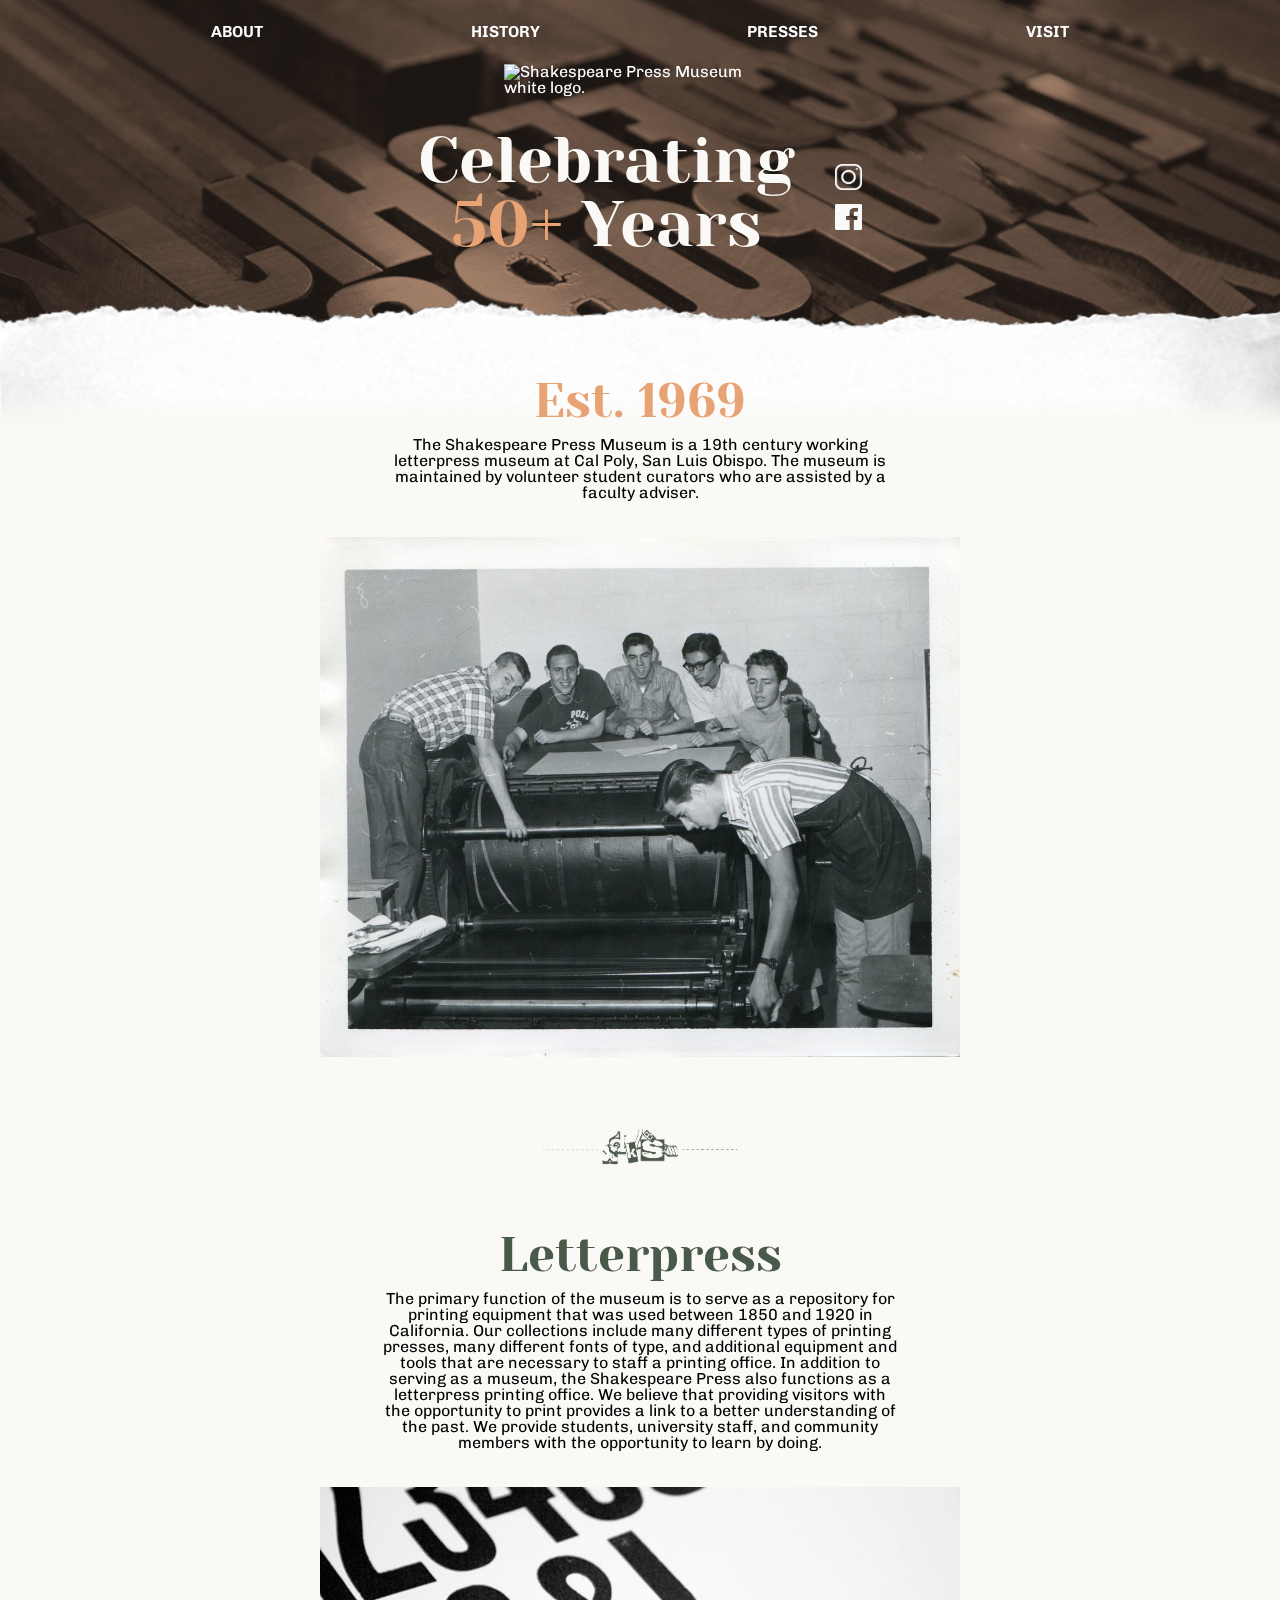
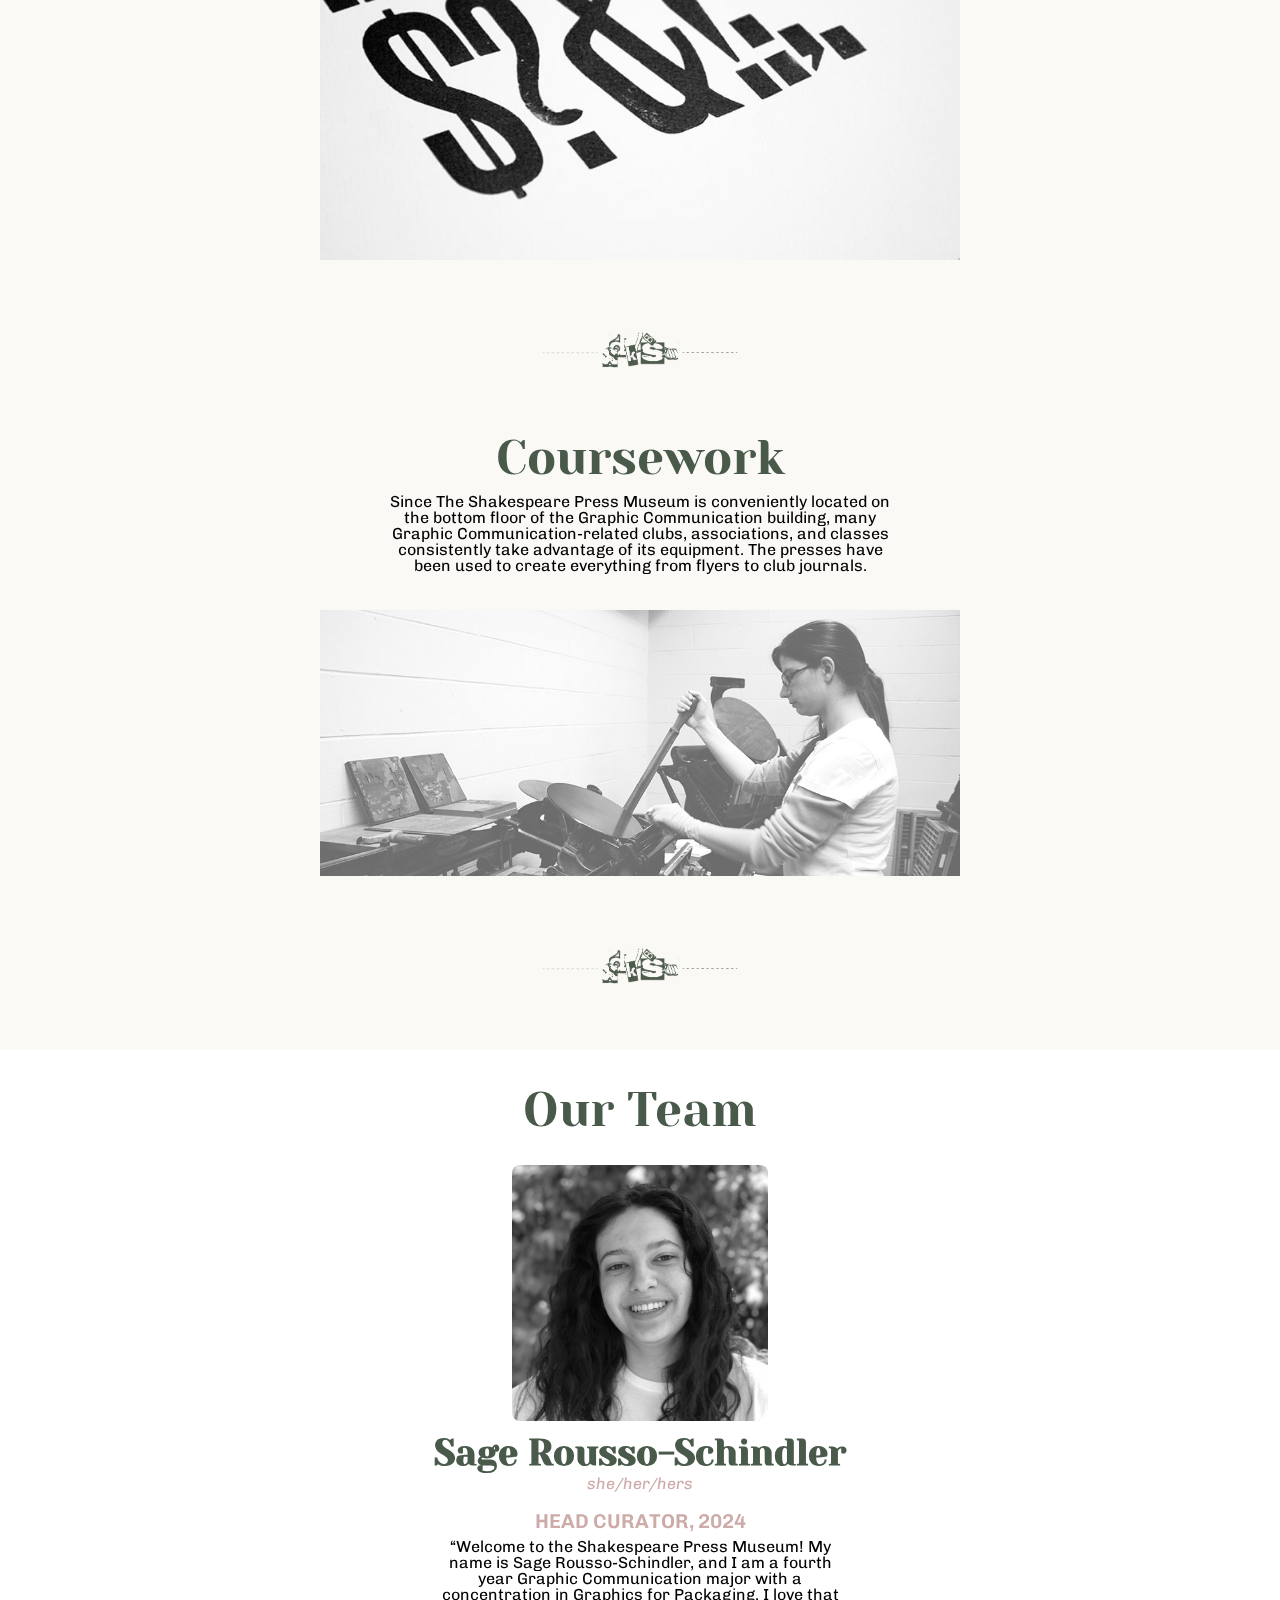
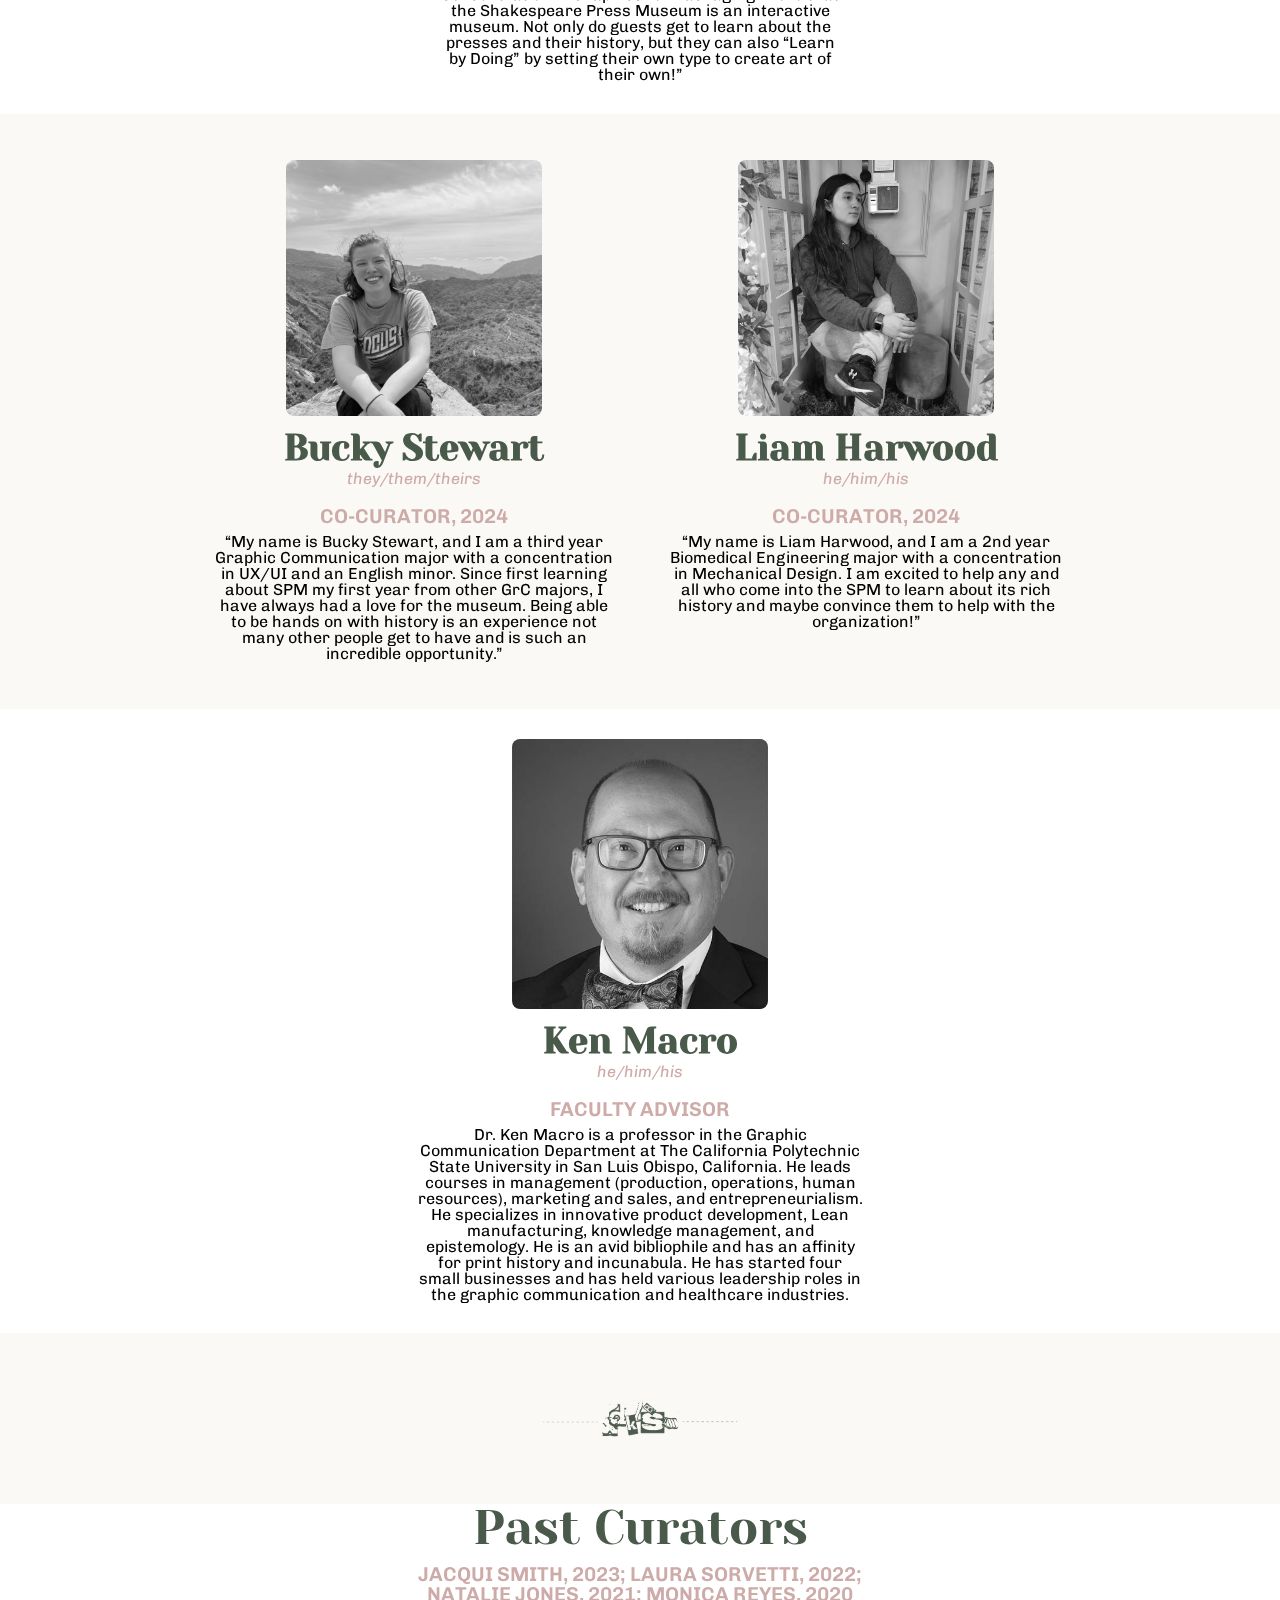
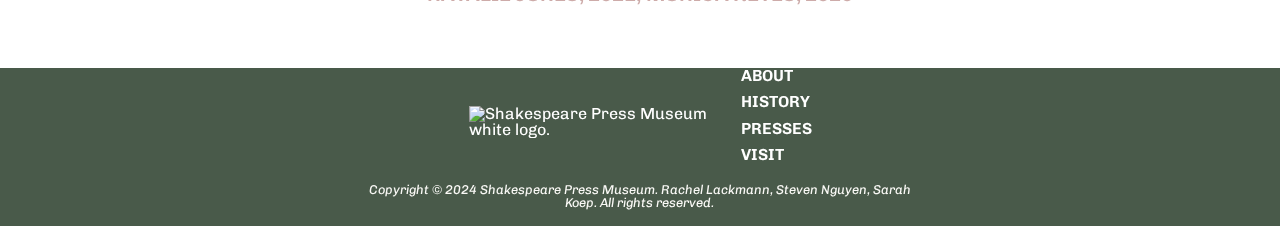
==== commit 518b3bd7: "Update about.html" ====
--- a/spm/about.html
+++ b/spm/about.html
@@ -275,44 +275,6 @@
             </div>
           </section>
         </section>
-        <!-- Developers section! :) -->
-        <section class="curators-and-developers">
-          <section class="people-double">
-            <h2 class="top-margin-h2">Developers</h2>
-            <div class="people-container">
-              <!-- Aidan section. -->
-              <div class="person small-margin-top">
-                <img src="images/AidanBioPicture.jpg" alt="Aidan Nesbitt" />
-                <div class="person-information">
-                  <h3 class="person-name">Aidan Nesbitt</h3>
-                  <p class="pronouns">he/him/his</p>
-                  <p class="person-title">Web Developer</p>
-                  <p class="person-bio">
-                    &ldquo;Hi! I'm a fourth year Graphic Communication major
-                    with a concentration in UX/UI and a minor in computer
-                    science. I'm looking forward to learning more about print
-                    and the Shakespeare Press Museum as I help update its
-                    website!&rdquo;
-                  </p>
-                </div>
-              </div>
-              <!-- Sierra section. -->
-              <div class="person last-person-no-margin">
-                <img src="images/sierrabarnes.jpg" alt="Sierra Barnes" />
-                <div class="person-information">
-                  <h3 class="person-name">Sierra Barnes</h3>
-                  <p class="pronouns">she/her/hers</p>
-                  <p class="person-title">Web Developer</p>
-                  <p class="person-bio">
-                    &ldquo;I am a fourth year Graphic Communication major
-                    concentrating in UX/UI and minoring in Spanish. I'm excited
-                    to be working with the Shakespeare Press Museum and learning
-                    more about the world of print!&rdquo;
-                  </p>
-                </div>
-              </div>
-            </div>
-            <!-- End of section. -->
             <div class="section-break-image">
               <img
                 src="images/sectionBreakDesign.png"
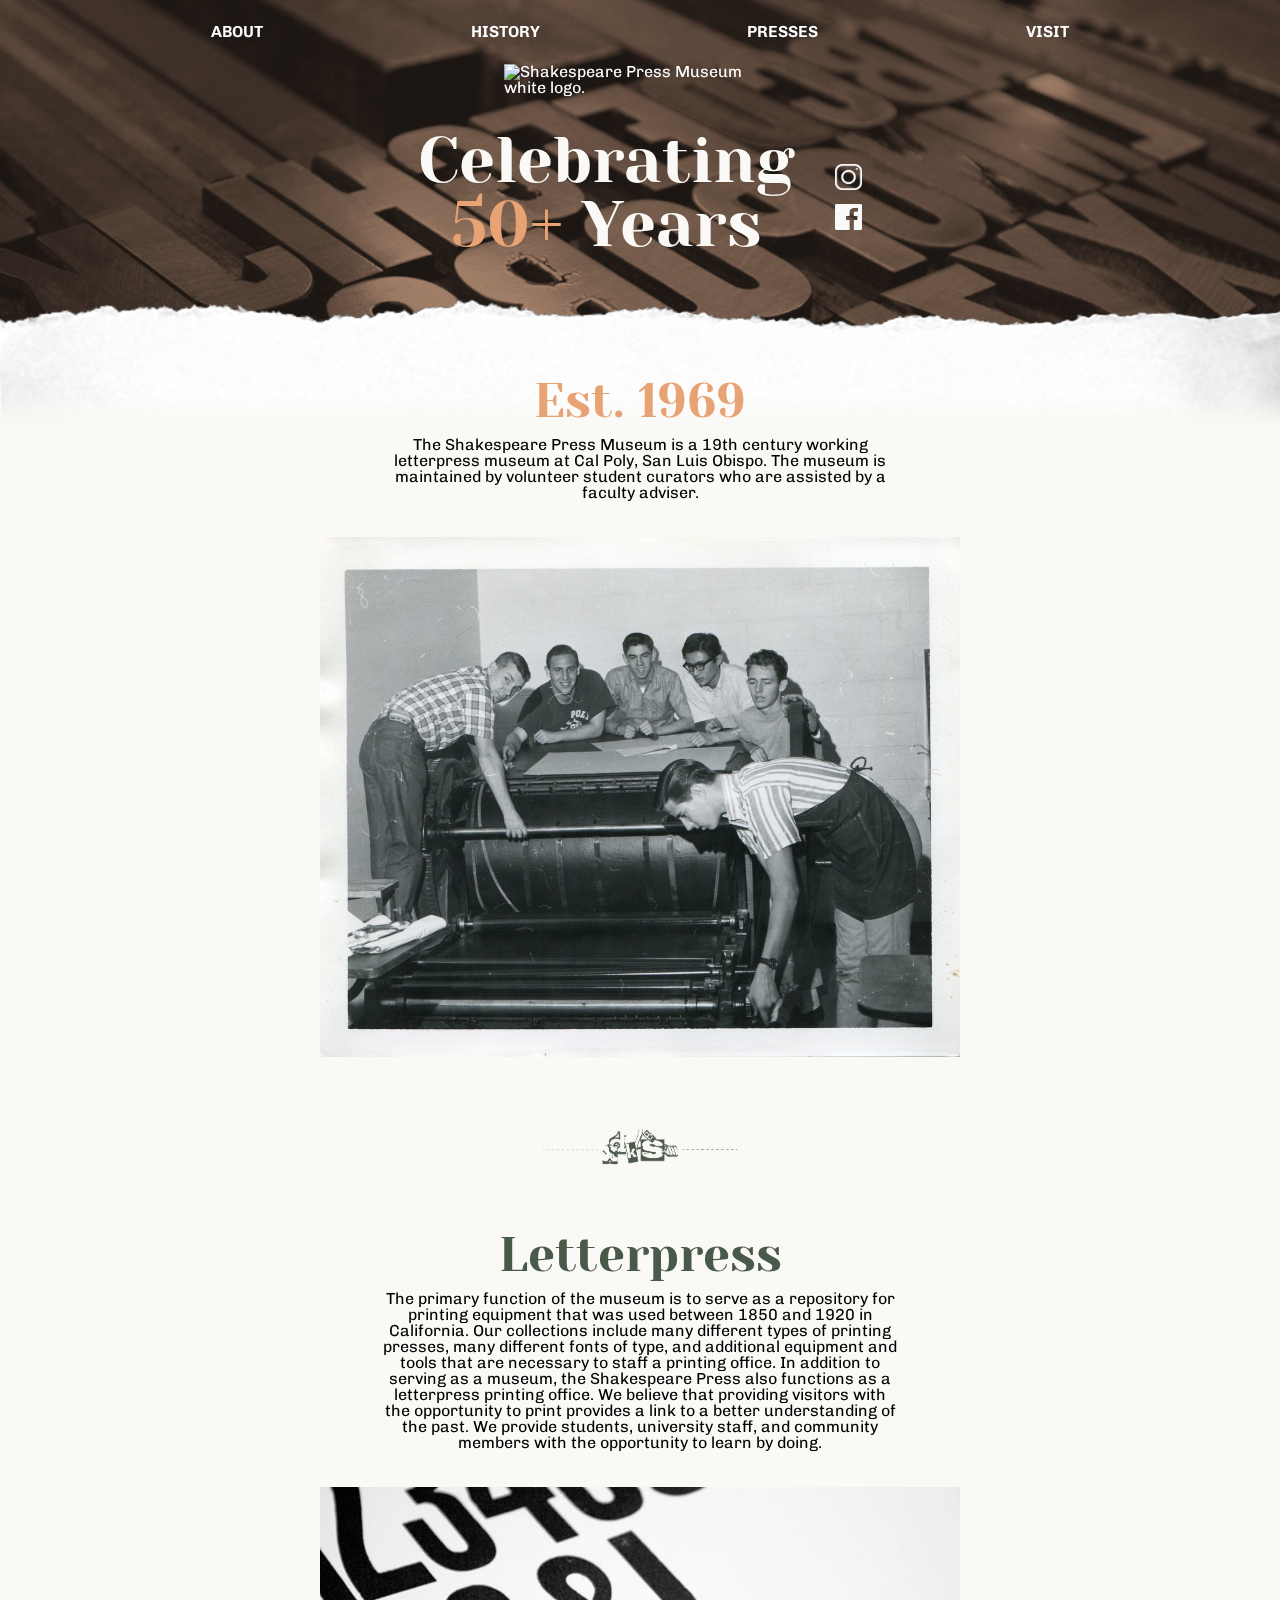
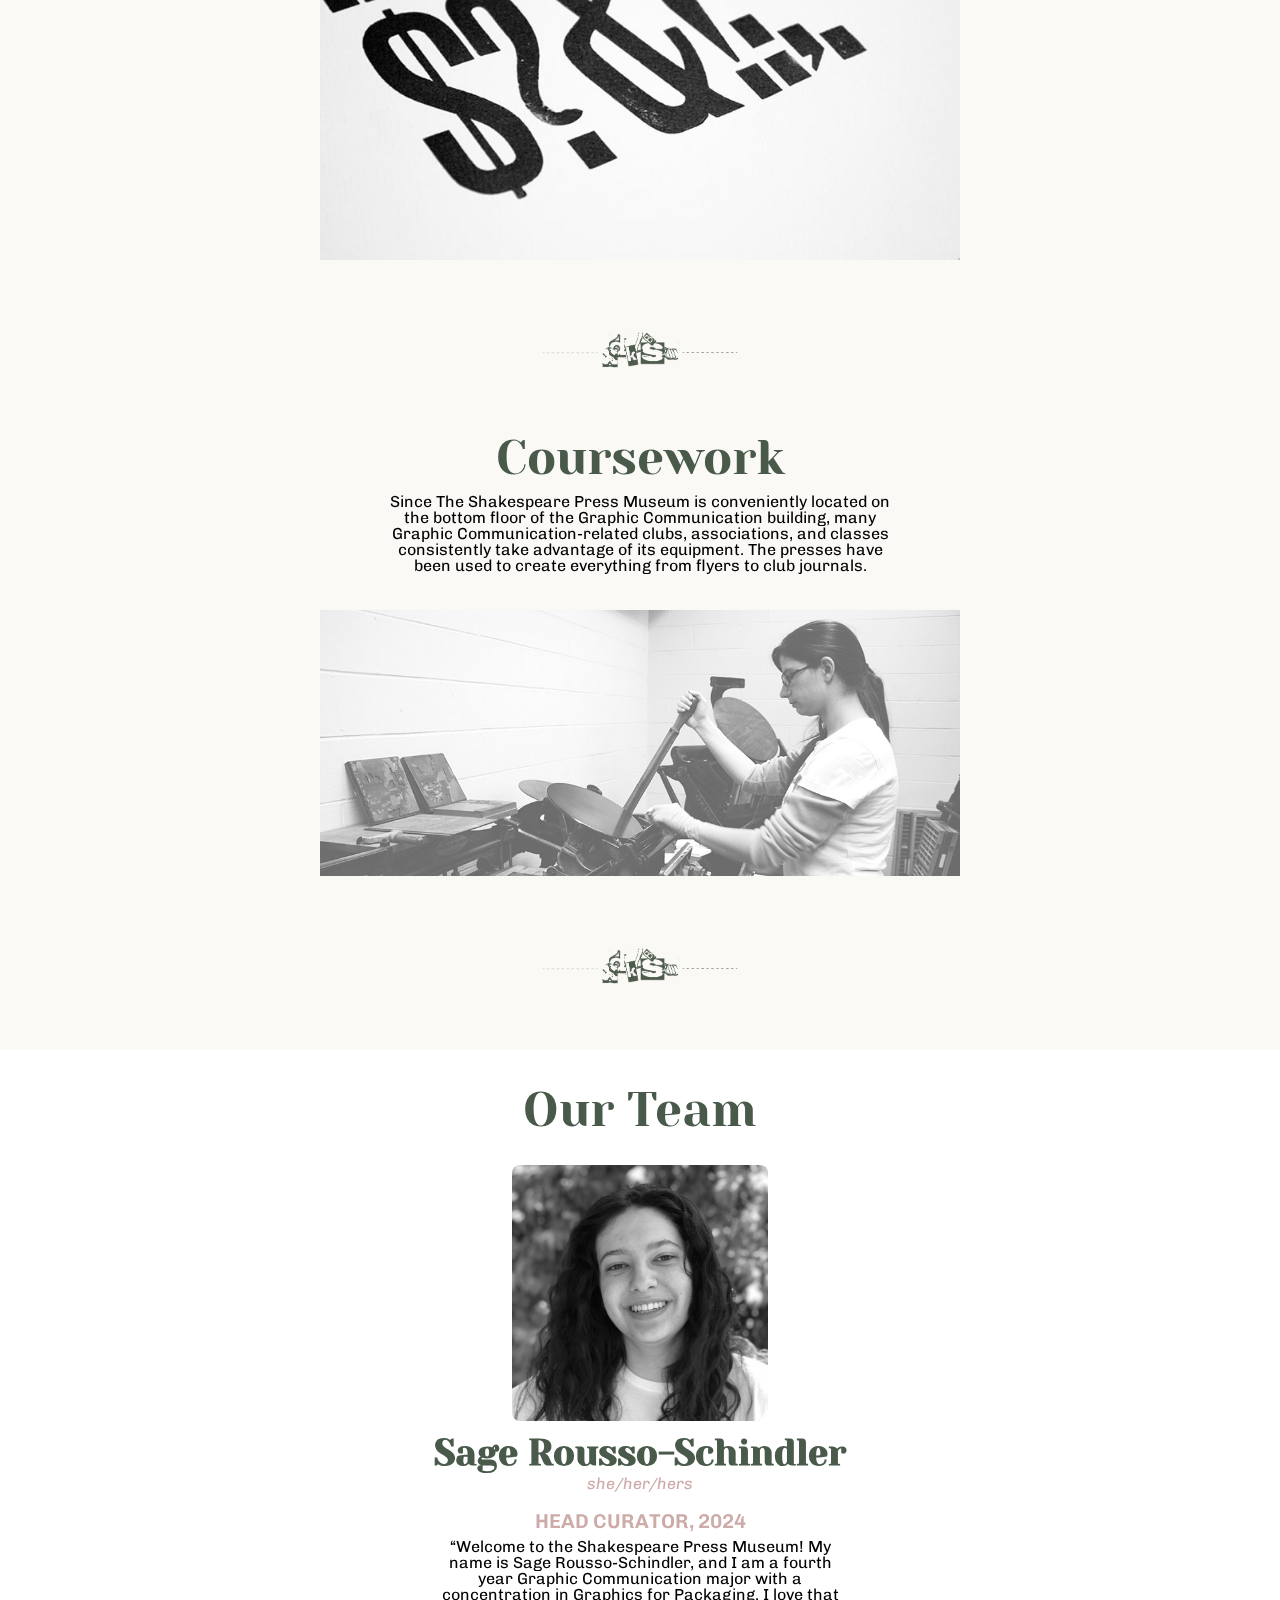
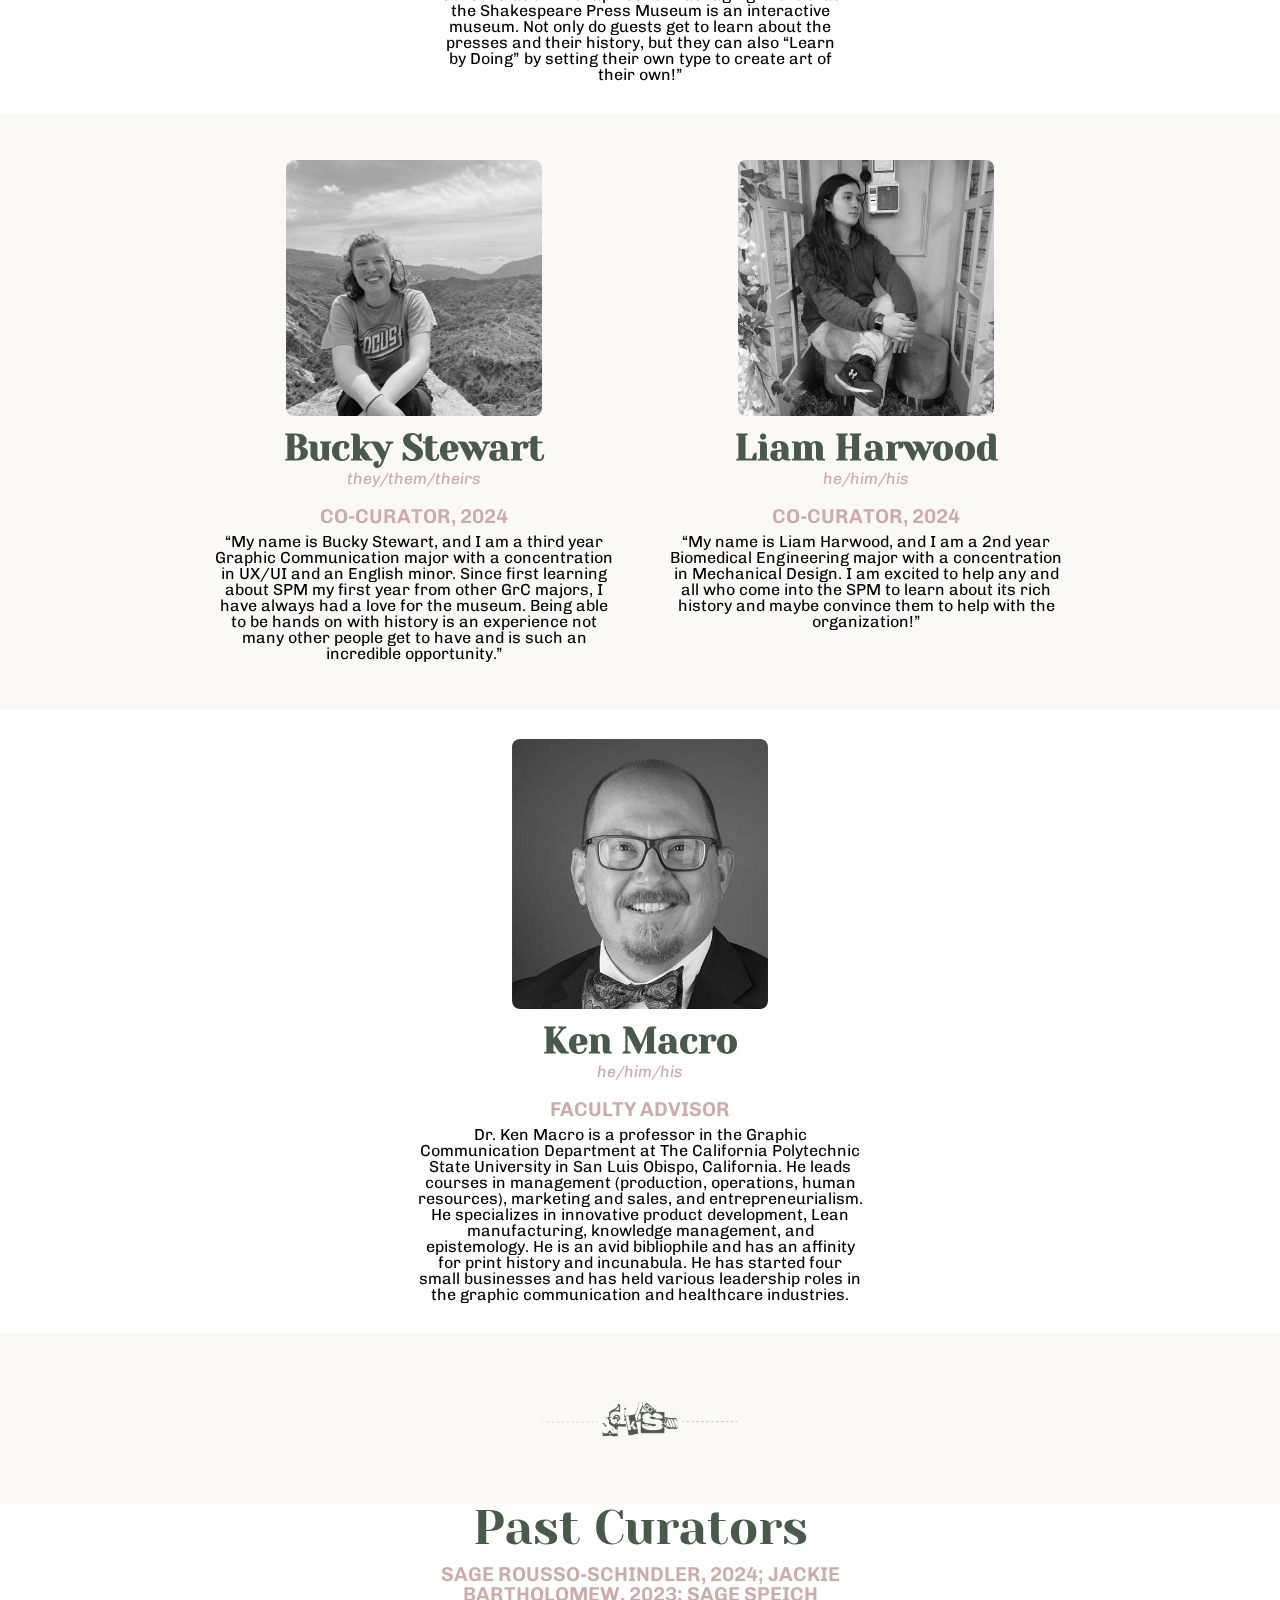
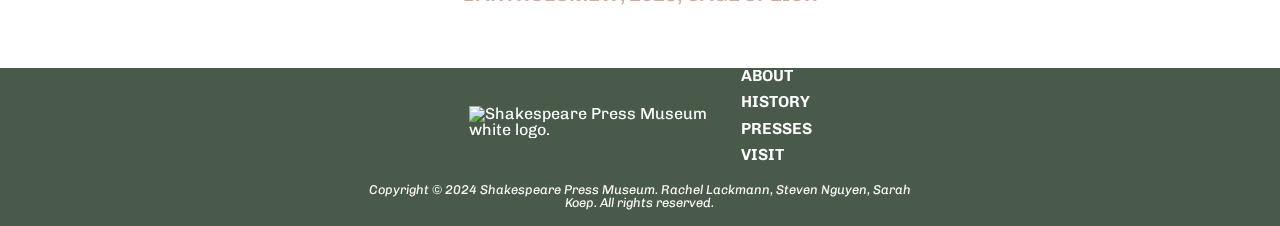
==== commit 45fd066d: "Update about.html" ====
--- a/spm/about.html
+++ b/spm/about.html
@@ -291,8 +291,7 @@
             </div>
             <div class="description">
               <p class="past-curators-list">
-                Jacqui Smith, 2023; Laura Sorvetti, 2022; Natalie Jones, 2021;
-                Monica Reyes, 2020
+                Sage Rousso-Schindler, 2024; Jackie Bartholomew, 2023; Sage Speich
               </p>
             </div>
           </section>
